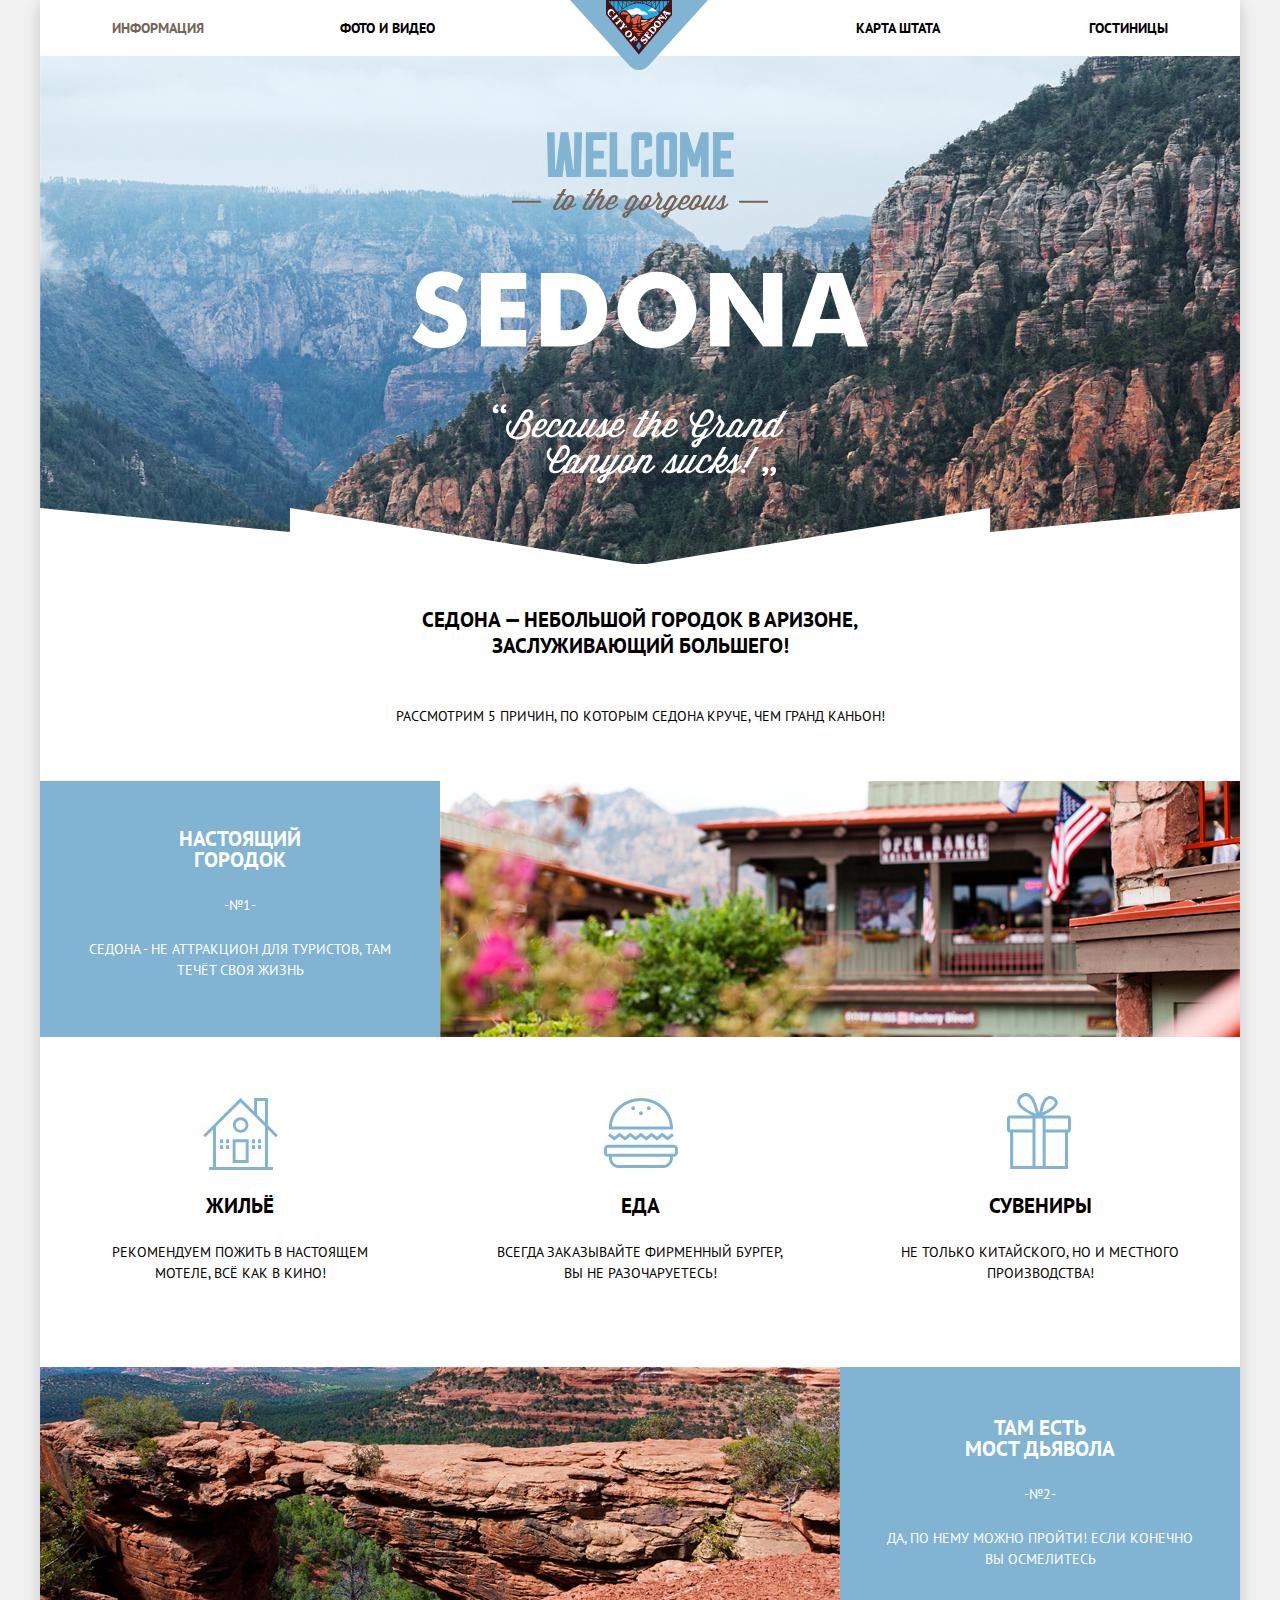
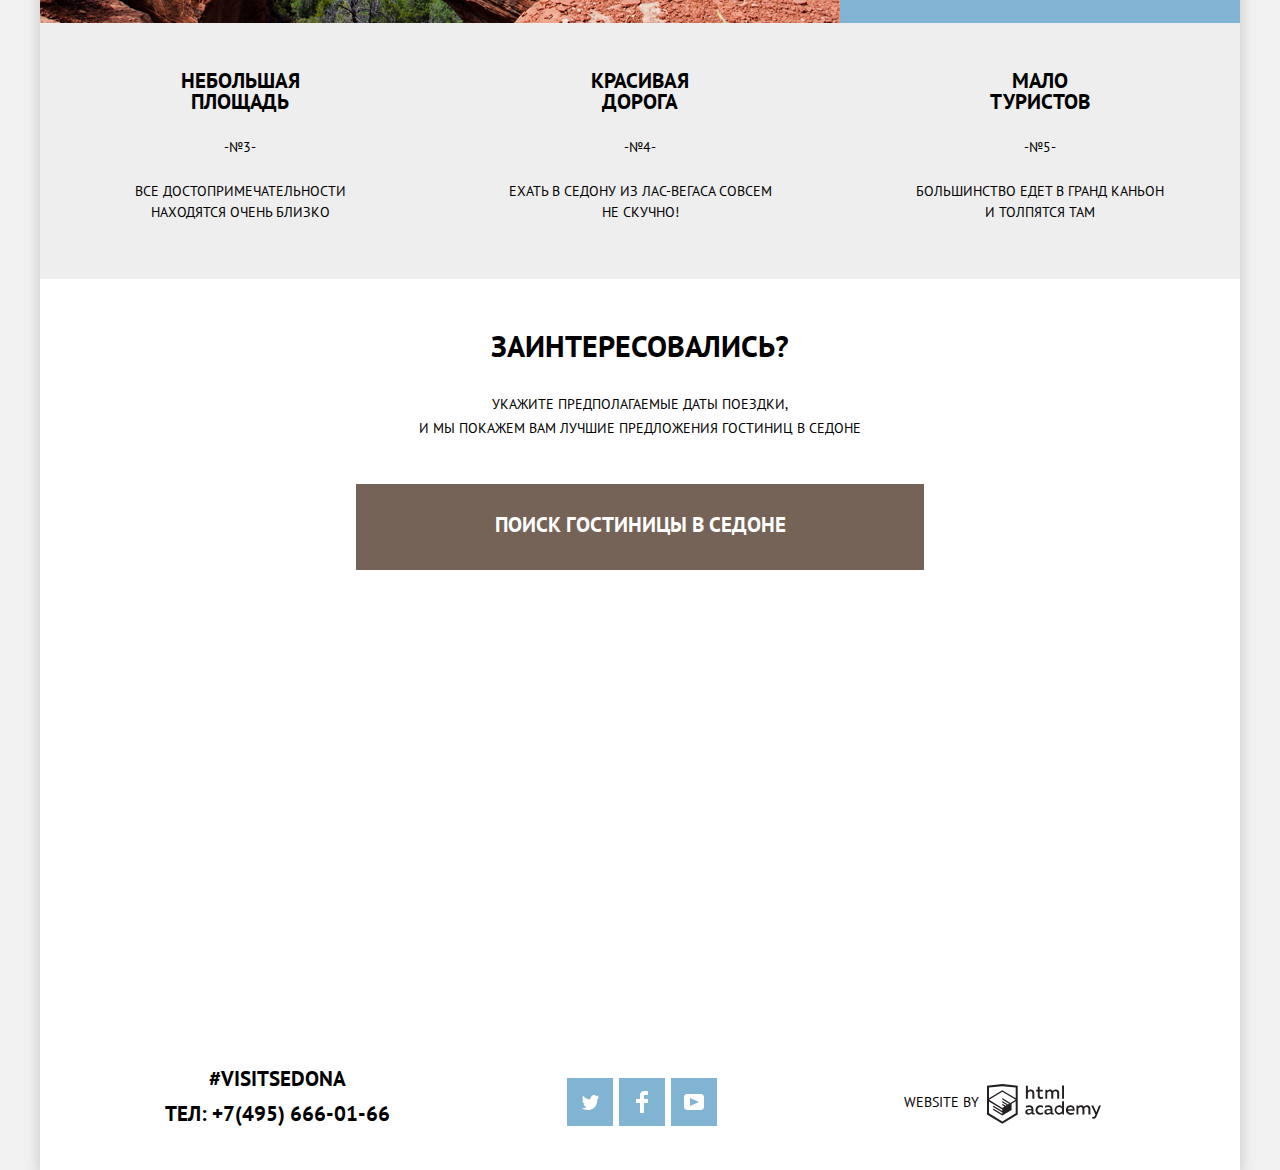
==== index.html @ 7af4c2aa "Проект седона. Версия 1" ====
<!DOCTYPE html>
<html class="page" lang="ru">

<head>
  <link href="css/normalize.css" rel="stylesheet">
  <link href="css/style.css" rel="stylesheet">
  <meta charset="utf-8">
  <title>HTML Academy: Седона</title>
</head>

<body class="page-body">
  <!-- <p>Репозиторий создан для обучения на профессиональном онлайн‑курсе «<a href="https://htmlacademy.ru/intensive/htmlcss">HTML и CSS, уровень 1</a>».</p> -->
  <header class="main-header">
    <nav class="main-navigation">
      <ul class="site-navigation list">
        <li class="site-navigation-item"><a class="site-navigation-item-path active" href="">Информация</a></li>
        <li class="site-navigation-item"><a class="site-navigation-item-path" href="">Фото и видео</a></li>
        <li class="site-navigation-item">
          <a href="#" class="main-header-logo">
            <img src="img/logo.svg" width="138px" height="70px" alt="logo">
          </a>
        </li>
        <li class="site-navigation-item"><a class="site-navigation-item-path" href="">Карта штата</a></li>
        <li class="site-navigation-item"><a class="site-navigation-item-path" href="hotels.html">Гостиницы</a></li>
      </ul>
    </nav>
  </header>


  <main class="container">

    <section class="welcome-sedona">
      <img src="img/welcome.svg" class="welcome-img" width="188" height="88" alt="Welcome">
      <img src="img/to the gorgeous.svg" class="welcome-img" width="256" height="29" alt="To the gorgeous">
      <img src="img/SEDONA.svg" class="welcome-img" width="457" height="213" alt="SEDONA">
    </section>

    <section class="advantages">
      <div class="advantages-title advantages-block-title">
        <h2 class="heading block-title">Седона — небольшой городок в Аризоне,<br> заслуживающий большего!</h2>
        <p class="heading-additional-text">Рассмотрим 5 причин, по которым Седона круче, чем гранд каньон!</p>
      </div>
      <div class="advantage1">
        <div class="advs-subcontainer">
          <h3 class="heading advantages-reasons advantages-title advs-subcontainer-title">Настоящий<br> городок</h3>
          <p class="number">-№1-</p>
          <p>Седона - не аттракцион для туристов, там<br>
            течёт своя жизнь</p>
        </div>
        <img src="img/living-city-block-picture.jpg" width="800" height="256" alt="living-city">
      </div>
      <div class="advantages-stuff">
        <ul class="advantages-stuff-list list">
          <li class="advantages-stuff-list-item">
            <h4 class="heading advantages-reasons advantages-title advantages-stuff-title">Жильё</h4>
            <p class="advantages-stuff-text">Рекомендуем пожить в настоящем<br> мотеле, всё как в кино!</p>
          </li>
          <li class="advantages-stuff-list-item">
            <h4 class="heading advantages-reasons advantages-title advantages-stuff-title">Еда</h4>
            <p class="advantages-stuff-text">Всегда заказывайте фирменный бургер,<br> Вы не разочаруетесь!</p>
          </li>
          <li class="advantages-stuff-list-item">
            <h4 class="heading advantages-reasons advantages-title advantages-stuff-title">Сувениры</h4>
            <p class="advantages-stuff-text">Не только китайского, но и местного<br> производства!</p>
          </li>
        </ul>
      </div>
      <div class="advantage2">
        <img src="img/devils-bridge-block-picture.jpg" width="800" height="256" alt="devil's-bridge">
        <div class="advs-subcontainer">
          <h3 class="heading advantages-reasons advantages-title advs-subcontainer-title">Там есть<br> мост дьявола</h3>
          <p class="number">-№2-</p>
          <p>Да, по нему можно пройти! Если конечно<br> вы осмелитесь</p>
        </div>
      </div>
      <div class="advantages3-5">
        <ul class="advantages3-5-list list">
          <li>
            <h3 class="heading advantages-reasons advantages-title">Небольшая<br> площадь</h3>
            <p class="number">-№3-</p>
            <p>Все достопримечательности<br> находятся очень близко</p>
          </li>
          <li>
            <h3 class="heading advantages-reasons advantages-title">Красивая<br> дорога</h3>
            <p class="number">-№4-</p>
            <p>Ехать в Седону из Лас-Вегаса совсем<br> не скучно!</p>
          </li>
          <li>
            <h3 class="heading advantages-reasons advantages-title">Мало<br> туристов</h3>
            <p class="number">-№5-</p>
            <p>Большинство едет в Гранд Каньон<br> и толпятся там</p>
          </li>
        </ul>
      </div>
      </ul>
    </section>
    <section class="interested">
      <h2 class="heading interested-title">Заинтересовались?</h2>
      <p class="interested-main-text">Укажите предполагаемые даты поездки,<br> и мы покажем вам лучшие предложения гостиниц в седоне</p>
      <a class="button interested-button-search">Поиск гостиницы в Седоне</a>
    </section>
    <section class="hotel-search-block">
      <form class="hotel-search-form visually-hidden">
        <div class="form-arrival-date-block">
          <label class="input-value" for="form-arrival-date">дата заезда:</label>
          <div class="date-block">
            <input class="form-date form-arrival-date input" id="form-arrival-date" type="text" value="24 апреля 2017" name="arrival-date">
            <div class="icon-block"></div>
          </div>
        </div>
        <div class="form-departure-date-block">
          <label class="input-value" for="form-departure-date">дата выезда:</label>
          <div class="date-block">
            <input class="form-date form-departure-date input" id="form-departure-date" type="text" value="4 июля 2017" name="departure-date">
            <div class="icon-block"></div>
          </div>
        </div>
        <div class="age-block">
          <label for="form-age-adults" class="adults input-value">взрослые:</label>
          <div class="form-age-block">
            <button class="button-minus"></button>
            <input id="form-age-adults" class="form-age form-age-adults input" type="text" value="2" name="age-adults">
            <button class="button-plus"></button>
          </div>
          <label for="form-age-kids" class="kids input-value">дети:</label>
          <div class="form-age-block">
            <button class="button-minus"></button>
            <input id="form-age-kids" class="form-age form-age-kids input" type="text" value="0" name="age-kids">
            <button class="button-plus"></button>
          </div>
        </div>   
        <input class="button-find input" type="submit" value="Найти" name="find-hotel">
      </form>
      <iframe
        src="https://www.google.com/maps/embed?pb=!1m18!1m12!1m3!1d498663.7736196967!2d-112.10094288629567!3d34.806614125845!2m3!1f0!2f0!3f0!3m2!1i1024!2i768!4f13.1!3m3!1m2!1s0x872da132f942b00d%3A0x5548c523fa6c8efd!2z0KHQtdC00L7QvdCwLCDQkNGA0LjQt9C-0L3QsCA4NjMzNiwg0KHQqNCQ!5e0!3m2!1sru!2sbg!4v1602272688333!5m2!1sru!2sbg"
        width="1200" height="473" frameborder="0" style="border:0;" allowfullscreen="" aria-hidden="false"
        tabindex="0" class="sedona-map"></iframe>
    </section>
  </main>
  <footer class="main-footer main-page-footer">
    <div class="footer-contacts">
      <div class="contacts">
        <p class="contacts-visit-us">#VISITSEDONA</p> 
        <p class="contacts-call-us">тел: <a class="footer-phone" href="tel:+74956660166">+7(495) 666-01-66</a></p>
      </div>
      <div class="footer-social">
        <ul class="socials-list list">
          <li class="social-list-item">
            <a class="social-button social-button-tw" href="#"></a>
          </li>
          <li class="social-list-item">
            <a class="social-button social-button-fb" href="#"></a>
          </li>
          <li class="social-list-item">
            <a class="social-button social-button-yt" href="#"></a>
          </li>
        </ul>
      </div>
      <div class="copyright">
        <a href="https://htmlacademy.ru" class="copyright-logo">Website by</a>
      </div>
    </div>
  </footer>

  <script src="js/script.js"></script>
</body>

</html>
---- css/style.css ----
/* pt-sans-regular - latin_cyrillic */

@font-face {
    font-family: 'PT Sans';
    font-style: normal;
    font-weight: 400;
    src: url('../fonts/pt-sans-v11-latin_cyrillic-regular.eot'); /* IE9 Compat Modes */
    src: local('PT Sans'), local('PTSans-Regular'),
         url('../fonts/pt-sans-v11-latin_cyrillic-regular.eot?#iefix') format('embedded-opentype'), /* IE6-IE8 */
         url('../fonts/pt-sans-v11-latin_cyrillic-regular.woff2') format('woff2'), /* Super Modern Browsers */
         url('../fonts/pt-sans-v11-latin_cyrillic-regular.woff') format('woff'), /* Modern Browsers */
         url('../fonts/pt-sans-v11-latin_cyrillic-regular.ttf') format('truetype'), /* Safari, Android, iOS */
         url('../fonts/pt-sans-v11-latin_cyrillic-regular.svg#PTSans') format('svg'); /* Legacy iOS */
  }
  /* pt-sans-700 - latin_cyrillic */
  @font-face {
    font-family: 'PT Sans';
    font-style: normal;
    font-weight: 700;
    src: url('../fonts/pt-sans-v11-latin_cyrillic-700.eot'); /* IE9 Compat Modes */
    src: local('PT Sans Bold'), local('PTSans-Bold'),
         url('../fonts/pt-sans-v11-latin_cyrillic-700.eot?#iefix') format('embedded-opentype'), /* IE6-IE8 */
         url('../fonts/pt-sans-v11-latin_cyrillic-700.woff2') format('woff2'), /* Super Modern Browsers */
         url('../fonts/pt-sans-v11-latin_cyrillic-700.woff') format('woff'), /* Modern Browsers */
         url('../fonts/pt-sans-v11-latin_cyrillic-700.ttf') format('truetype'), /* Safari, Android, iOS */
         url('../fonts/pt-sans-v11-latin_cyrillic-700.svg#PTSans') format('svg'); /* Legacy iOS */
  }


  :root {
    --basic-white: #fff;
    --main-color: #000;
    --additional-black: #333;
    --basic-blue: #81B3D2;
    --basic-grey: #eeeeee;
    --footer-background: rgba(255, 255, 255, 0.9);
    --forms-background: #F2F2F2;
    --button-brown-color: #766357;
    --button-brown-hover: #604E43;
    --button-brown-active: #503E33;
    --button-active-color: rgba(255, 255, 255, 0.3);
    --button-grey-color: #cacaca;
    --deeper-blue: #669EC0;
    --deep-blue: #5496BD;
    --copyright-logo-active: #BDBBBC;
    --bottom-borders: #e5e5e5;
    --deeper-grey: #ebebeb;
    --white-opacity0-3: rgba(255, 255, 255, 0.3);
    --black-opacity0-3: rgba(0, 0, 0, 0.3);
    --main-page-shadow: rgba(0, 1, 1, 0.2);
}
.page {
    background-color: var(--forms-background);
    height: 100%;
}

.page-body {
    width: 1200px;
    margin: 0 auto;
    padding: 0;
    font-family: "PT Sans", sans-serif;
    font-style: normal;
    font-weight: normal;
    font-size: 14px;
    line-height: 21px;
    color: var(--main-black);
    text-transform: uppercase;
    background-color: var(--basic-white);
    min-height: 100%;
    position: relative;
    box-shadow: 0px 5px 15px var(--main-page-shadow);
}

a {
    text-decoration: none;
    color: var(--main-color);
}

img {
    max-width: 100%;
    height: auto;
}

.button {
    color: var(--basic-white);
}

button, 
button:active, 
button:focus {
    outline: none;
    text-transform: uppercase;
}

.list {
    list-style: none;
    margin: 0;
    padding: 0;
}

.heading {
    margin: 0;
    padding: 0;
}

.visually-hidden {
    position: absolute;
    width: 1px;
    height: 1px;
    margin: -1px;
    border: 0;
    padding: 0;
    white-space: nowrap;
    clip-path: inset(100%);
    clip: rect(0 0 0 0);
    overflow: hidden;
  }

/* Main Navigation */

.main-header {
    min-height: 56px;
    text-align: center;
}

.main-navigation {
    font-style: normal;
    font-weight: bold;
    font-size: 14px;
    line-height: 26px;
    background-color: transparent;
    padding: 0 72px;
}

.site-navigation {
    list-style: none;
    display: flex;
    justify-content: space-between;
    margin-top: 0;
    padding: 0;
}

.site-navigation-item .site-navigation-item-path:not(.active):hover,
.site-navigation-item .site-navigation-item-path:not(.active):focus {
    color: var(--basic-blue);
}

.site-navigation-item:not(:first-child) .site-navigation-item-path:active {
    color: var(--button-grey-color);
}

.site-navigation .active {
    color: var(--button-brown-color);
}

.site-navigation-item:not(:nth-child(3)) {
    padding-top: 15px;
    padding-bottom: 15px;
}

.site-navigation-item:first-child {
    margin-right: 134px;
}

.site-navigation-item:nth-child(2) {
    margin-right: 133px;
}

.site-navigation-item:nth-child(3),
.site-navigation-item:nth-child(4) {
    margin-right: 147px;
}

.main-header-logo {
    position: relative;
    z-index: 1;
}
/* Main's blocks */

.container {
    background-color: transparent;
    width: 100%;
    margin-top: -22px;
}

.welcome-sedona {
    position: relative;
    display: flex;
    flex-direction: column;
    height: 509px;
    background: url("../img/background-photo-main-page.jpg") 50% no-repeat;
}

.welcome-sedona .welcome-img {
    display: block;
    margin: 0 auto;
}

.welcome-sedona .welcome-img:first-child {
    margin-top: 76.35px;
    margin-bottom: 11px;
} 

.welcome-sedona .welcome-img:nth-child(2) {
    margin-bottom: auto;
} 

.welcome-sedona .welcome-img:last-child {
    margin-left: auto;
    margin-right: auto;
    margin-bottom: 80.76px;
} 

.welcome-sedona::after {
    position: absolute;
    content: "";
    left: 0;
    bottom: 0;
    width: 100%;
    height: 57px;
    background-color: inherit;
    background-image: url("../img/main-page-image-shape-bottom.svg");
    background-repeat: no-repeat;
    z-index: 1;
}

.advantages,
.interested {
    font-style: normal;
    font-weight: normal;
    font-size: 14px;
    line-height: 21px;
}

.interested {
    text-align: center;
    height: 291px;
}

.advantages-title {
    font-style: normal;
    font-weight: bold;
    line-height: 26px;
    font-size: 21px;
    text-align: center; 
}

.advantages-block-title {
    height: 216px;
    display: flex;
    flex-direction: column;
    justify-content: space-between;
}

.block-title {
    font-weight: bold;
    font-size: 21px;
    line-height: 26px;
    margin-top: 42px;
}

.heading-additional-text {
    font-weight: normal;
    font-size: 14px;
    margin-bottom: 52px;
}

.advantage1,
.advantage2 {
    color: var(--basic-white);
    background-color: var(--basic-blue);
    display: flex;
    height: 256px;
}

.advs-subcontainer {
    min-width: 400px;
    text-align: center;
}

.advs-subcontainer:first-child {
    padding-top: 47px;
}

.advs-subcontainer:last-child {
    padding-top: 50px;
}

.advs-subcontainer-title {
    margin: 0;
}

.number {
    margin-top: 25px;
    margin-bottom: 23px;
}

.advantages-stuff {
    height: 330px;
    text-align: center;
    padding-top: 61px;
    padding-bottom: 82px;
    box-sizing: border-box;
}

.advantages-stuff-list {
    height: 100%;
    display: grid;
    grid-template-columns: 1fr 1fr 1fr;
}

.advantages-stuff-list-item {
    height: 100%;
    position: relative;
}

.advantages-stuff-title {
    margin-top: 97px;
    margin-bottom: 26px;
}

.advantages-stuff-list-item:before {
    content: "";
    position: absolute;
    background-position: 50%;
    background-repeat: no-repeat;
}

.advantages-stuff-list-item:first-child:before {
    width: 75px;
    height: 72px;
    background-image: url("../img/house-icon.svg");
    left: 163px;
}

.advantages-stuff-list-item:nth-child(2):before {
    width: 75px;
    height: 70px;
    background-image: url("../img/food-icon.svg");
    left: 163px;
}

.advantages-stuff-list-item:last-child:before {
    width: 64px;
    height: 77px;
    background-image: url("../img/souvenir-icon.svg");
    top: -6px;
    left: 167px;
}

.advantages3-5 {
    background-color: var(--basic-grey);
    padding-top: 47px;
    padding-bottom: 54px;
    box-sizing: border-box;
    height: 256px;
    text-align: center;
}

.advantages3-5-list {
    display: grid;
    grid-template-columns: 1fr 1fr 1fr;
}

.advantages-reasons {
    line-height: 21px;
}

.interested {
    margin: 0 auto;
    display: flex;
    flex-direction: column;
    text-align: center;
    height: 291px;
    justify-content: space-between;
}

.interested-title {
    font-style: normal;
    font-weight: bold;
    font-size: 30px;
    line-height: 24px;
    margin-top: 55px;
    margin-bottom: 20px;
}

.interested-main-text {
    margin-bottom: auto;
    line-height: 24px;
}

.interested-button-search {
    background-color: var(--button-brown-color);
    font-style: normal;
    font-weight: bold;
    font-size: 21px;
    line-height: 26px;
    border: none;
    width: 568px;
    height: 86px;
    align-self: center;
    padding-top: 28px;
    box-sizing: border-box;
}

.interested-button-search:hover,
.interested-button-search:focus {
    background-color: var(--button-brown-hover);
}

.interested-button-search:active {
    background-color: var(--button-brown-active);
    color: var(--button-active-color);
}

.hotel-search-form {
    width: 568px;
    min-height: 395px;
    box-sizing: border-box;
    padding: 55px;
    background: var(--basic-white);
    box-shadow: 0px 7px 15px rgba(0, 1, 1, 0.15);
    margin: 0 auto;
    display: flex;
    flex-wrap: wrap;
    flex-direction: column;
}

.hotel-search-form .input-value {
    display: flex;
    align-items: center;
    justify-content: space-between;
}

.hotel-search-form,
.hotel-search-form .input {
    text-transform: uppercase;
    font-style: normal;
    font-weight: bold;
    font-size: 14px;
    line-height: 26px;
}

.hotel-search-form .input {
    background-color: var(--forms-background);
    border: none;
    padding: 6px 9px;
    height: 38px;
    box-sizing: border-box;
    outline: none;
    width: 100%;
}

.form-arrival-date-block,
.form-departure-date-block {
    margin-bottom: 30px;
}

.age-block {
    display: flex;
    justify-content: space-between;
    margin-bottom: 54px;
}

.date-block {
    width: 346px;
    position: relative;
}

.form-date + .icon-block {
    display: inline-block;
    position: absolute;
    top: 7px;
    right: 9px;
    width: 21px;
    height: 23px;
    background-image: url("../img/search-form-calendar-icon.svg");
    background-repeat: no-repeat;
    background-position: 50%;
}

.form-date:hover + .icon-block,
.form-date:focus + .icon-block {
    background-image: url("../img/calendar-hover.svg");
}

.form-date:active + .icon-block {
    background-image: url("../img/calendar-active.svg");
}

.form-arrival-date-block,
.form-departure-date-block {
    display: flex;
    justify-content: space-between;
}

.form-age {
    text-align: center;
    padding: 0;
    margin: 0;
    width: 100%;
}

.form-age-block {
    width: 114px;
    position: relative;
}

.form-age-block .button-plus,
.form-age-block .button-minus {
    position: absolute;
    border: none;
    background-color: none;
    outline: none;
    cursor: pointer;
}

.button-minus {
    background: url("../img/search-form-minus-icon.svg") 50% no-repeat;
    top: 14px;
    left: 14px;
    width: 11px;
    height: 11px;
}

.button-plus {
    background: url("../img/search-form-plus-icon.svg") 50% no-repeat;
    top: 14px;
    right: 14px;
    width: 11px;
    height: 11px;
}

.button-minus:hover,
.button-minus:focus {
    background-image: url("../img/minus-hover.svg");
}

.button-minus:active {
    background-image: url("../img/minus-active.svg");
}

.button-plus:hover,
.button-plus:focus {
    background-image: url("../img/plus-hover.svg");
}

.button-plus:active {
    background-image: url("../img/plus-active.svg");
}

.hotel-search-block {
    position: relative;
}

.hotel-search-form {
    position: absolute;
    top: 0;
    left: 315px;
}

.hotel-search-form .input:not(.button-find):hover,
.hotel-search-form .input:not(.button-find):focus {
    background-color: var(--deeper-grey);
}

.hotel-search-form .input:not(.button-find):active {
    background-color: var(--basic-white);
    border: 2px solid var(--forms-background);
}

.hotel-search-form .button-find:hover,
.hotel-search-form .button-find:focus {
    background-color: var(--deeper-blue);
}

.hotel-search-form .button-find {
    height: 58px;
    font-style: normal;
    font-weight: bold;
    font-size: 21px;
    line-height: 26px;
    background-color: var(--basic-blue);
    outline: none;
    color: var(--basic-white)
}

.hotel-search-form .button-find:hover
.hotel-search-form .button-find:focus {
    background-color: var(--deeper-blue);
}

.hotel-search-form .button-find:active {
    background-color: var(--deep-blue);
    color: var(--button-active-color);
}

.sedona-map {
    height: 594px;
}

/* Footer */

.main-footer {
    background-color: var(--footer-background);
}

.main-page-footer {
    position: absolute;
    bottom: 0;
    left: 0;
    width: 1200px;
}

.footer-contacts {
    font-style: normal;
    font-weight: bold;
    font-size: 21px;
    line-height: 26px;
    background-color: inherit;
    box-sizing: border-box;
    height: 127px;
    text-align: center;
    display: flex;
    justify-content: space-between;
    align-items: center;
    padding-left: 125px;
    padding-right: 138px;
}

.footer-contacts-hotels-page {
    padding-top: 5px;
}

.contacts {
    height: 61px;
    display: flex;
    flex-direction: column;
    justify-content: space-between;
    padding-bottom: 20px;
}

.contacts-call-us,
.contacts-visit-us {
    margin: 0;
    padding: 0;
}

.socials-list {
    list-style: none;
    display: flex;
    padding: 0;
    margin-top: -3px;
    margin-left: -10px;
}

.social-button {
    width: 46px;
    height: 48px;
}

.social-list-item:not(:last-child) {
    margin-right: 6px;
}

.social-button {
    display: inline-block;
}

.social-button-tw {
    background: var(--basic-blue) url("../img/twitter.svg") 50% no-repeat;
}

.social-button-fb {
    background: var(--basic-blue) url("../img/fb-icon.svg") 50% no-repeat;
}

.social-button-yt {
    background: var(--basic-blue) url("../img/youtube-icon.svg") 50% no-repeat;
}

.social-button:hover,
.social-button:focus {
    background-color: var(--deeper-blue);
}

.social-button:active {
    background-color: var(--deep-blue);
}

.social-button-tw:active {
    background-image: url("../img/twitter-active.svg");
}

.social-button-fb:active {
    background-image: url("../img/fb-active.svg");
}

.social-button-yt:active {
    background-image: url("../img/youtube-active.svg");
}

.copyright {
    font-style: normal;
    font-weight: normal;
    font-size: 14px;
    line-height: 26px;
    text-align: center;
    margin-top: -10px;
}

.copyright-logo {
    padding-right: 123px; 
    position: relative;
}

.copyright-logo::after {
    content: "";
    width: 115px;
    height: 41px;
    position: absolute;
    top: -10px;
    right: 0;
    background-image: url("../img/logo-htmlacademy.svg");
    background-position: 0 0;
    background-repeat: no-repeat;
}

.copyright-logo:hover::after,
.copyright-logo:focus::after {
    background-image: url("../img/logo-htmlacademy-hover.svg");
}

.copyright-logo:active::after {
    background-image: url("../img/logo-htmlacademy-active.svg");
}

/* Страница отелей */

.hidden-headings {
    display: none;
}

.hotel-page-filters {
    background: url("../img/catalog-filter-background.png") no-repeat 50%;
    min-height: 217px;
    box-sizing: border-box;
    padding: 27px 73px 31px 72px;
    display: flex;
    flex-wrap: wrap;
    justify-content: space-between;
    margin-top: -24px;
}

.checkbox-fildset-group {
    min-width: 390px;
    display: flex;
    justify-content: space-between;
}

.infrastructure {
    width: 135px;
}

.hotel-page-filters .checkbox-sector-name {
    font-weight: bold;
    font-size: 16px;
    line-height: 21px;
}

.checkbox-sector-name {
    margin-bottom: 25px;
}

.checkbox-list-item{
    margin-bottom: 25px;
    position: relative;
}

.checkbox-list-item:last-child{
    margin-bottom: 0;
}

.checkbox + .checkbox-icon {
    position: absolute;
    top: 0;
    left: 0;
    width: 23px;
    height: 23px;
    background-image: url("../img/checkbox-off.svg"); 
    background-position: 50%;
    background-position: no-repeat;
    cursor: pointer;
}

.checkbox:checked + .checkbox-icon {
    width: 27px;
    height: 23px;
    background-image: url("../img/checkbox-on.svg"); 
    background-position: 50%;
    background-position: no-repeat;
}

.checkbox:not(:checked).blocked-checkbox {
    background-image: url("../img/checkbox-off-blocked.svg");
}

.checkbox:checked.blocked-checkbox {
    background-image: url("../img/checkbox-on-blocked.svg");
}

.checkbox-value {
    cursor: pointer;
    display: block;
    padding-left: 40px;
    position: relative;
}

.price-group {
    width: 317px;
    display: flex;
    flex-direction: column;
}

.price-group .checkbox-sector-name {
    margin-bottom: 10.5px;
}

.price-controls {
    width: 317px;
    border: 2px solid var(--basic-white);
    box-sizing: border-box;
    border-radius: 2px;
    padding: 7px 50px 7px 57px;
    display: flex;
    justify-content: space-between;
    background-image: url("../img/slit-figure-price-form.svg");
    background-position: 50%;
    background-repeat: no-repeat;
    height: 36px;
}

.price-controls .price-value {
    margin-left: 5px;
}

.filter-controls {
    width: 316px;
    position: relative;
    margin-top: 21px;
}

.from, .to {
    margin-left: 10px;
}

.scale {
    width: 100%;
    height: 2px;
    background: var(--white-opacity0-3);
    position: relative;
}

.bar {
    width: 248px;
    height: 100%;
    background-color: var(--basic-white);
    position: absolute;
    left: 14px;
}

.toggle {
    position: absolute;
    width: 19px;
    height: 21px;
    top: -10px;
    left: 1px;
    background: url("../img/range-filter-button.svg") 50% no-repeat;
}

.toggle:hover,
.toggle:focus {
    transform: scale(1.2);
}

.toggle-max {
    left: 253px;
}

.show-results-button {
    width: 137px;
    height: 36px;
    box-sizing: border-box;
    padding: 7px 36px;
    background-color: inherit;
    text-align: center;
    font-size: 14px;
    line-height: 21px;
    border: 2px solid var(--basic-white);
    border-radius: 2px;
    text-transform: uppercase;
    color: var(--basic-white);
    margin-top: 33px;
    margin-left: -10px;
    align-self: center;
    outline: none;
}

.show-results-button:hover,
.show-results-button:focus {
    background-color: var(--basic-white);
    color: var(--main-color);
}

.hotel-page-filters .checkboxs-block {
    font-style: normal;
    font-weight: normal;
    font-size: 14px;
    line-height: 21px;
    color: var(--basic-white);
    border: none;
    margin: 0;
    padding: 0;
}

.main-catalog {
    font-style: normal;
    font-weight: normal;
    font-size: 12px;
    line-height: 18px;
}

.sort-container,
.hotel {
    padding-left: 73px;
    padding-right: 73px;
    border-bottom: 1px solid var(--bottom-borders);
}

.hotel {
    position: relative;
    z-index: 1;
}

.sort-container {
    display: flex;
    justify-content: space-between;
    height: 86px;
    align-items: center;
}

.sort {
    font-style: normal;
    font-weight: normal;
    font-size: 12px;
    line-height: 18px;
    margin-top: -3px;
}

.sort-buttons-block {
    display: flex;
    margin-right: auto;
    width: 517px;
    align-items: center;
    justify-content: space-between;
}

.sort-list {
    display: flex;
}

.sort-list-item:not(:last-child) {
    margin-right: 32px;
}

.item-change {
    display: flex;
}

.sort-button {
    background: none;
    border: none;
    padding: 0;
}

.sort-button {
    color:  var(--black-opacity0-3);
    border-bottom: 1px dashed var(--basic-blue);
}

.sort-button:hover,
.sort-button:focus {
    color: var(--basic-blue);
}

.sort-button:active {
    color: var(--main-color);
    border: none;
}

.sort-button.active,
.sort-button.active:hover,
.sort-button.active:active {
    color: var(--basic-blue);
    border: none;
}

.item-change-button {
    width: 11px;
    height: 10px;
    background: none;
    border: none;
}

.item-change-button-previous {
    background: url("../img/icon-up-dir-normal.svg") 50% no-repeat;
}

.item-change-button-next {
    margin-left: 12px;
    background: url("../img/icon-down-dir-normal.svg") 50% no-repeat;
}

.item-change-button-previous:hover,
.item-change-button-previous:focus {
    background: url("../img/icon-up-dir-hover.svg") 50% no-repeat;
}

.item-change-button-next:hover,
.item-change-button-next:focus {
    background: url("../img/icon-down-dir-hover.svg") 50% no-repeat;
}

.item-change-button-previous.active-button,
.item-change-button-previous:active {
    background: url("../img/icon-up-dir-active.svg") 50% no-repeat;
    border: none;
}

.item-change-button-next.active-button,
.item-change-button-next:active {
    background: url("../img/icon-down-dir-active.svg") 50% no-repeat;
    border: none;
}

.results,
.hotel-name-block {
    font-weight: bold;
    font-size: 21px;
    line-height: 26px;
}

.results-value {
    display: inline-block;
    margin-left: 5px;
    margin-right: 5px;
}

.hotel-name {
    font-style: normal;
    font-weight: bold;
    font-size: 21px;
    line-height: 26px;
    margin-top: -5px;
}

.hotels-list {
    display: flex;
    flex-direction: column;
}

.hotel {
    box-sizing: border-box;
    min-height: 150px;
    padding: 30px 73px;
    display: flex;
}

.hotel-picture {
    width: 135px;
    height: 90px;
    margin-right: 30px;
}

.hotels-main-info-containter {
    width: 258px;
    display: flex;
    flex-wrap: wrap;
    flex-direction: column;
    justify-content: space-between;
}

.info {
    display: flex;
    text-align: left;
    font-style: normal;
    font-weight: normal;
    font-size: 14px;
    line-height: 21px;
    margin-top: -5px;
}

.info .hotel-type,
.info .hotel-price{
    display: inline-block;
    width: 115px;
    margin: 0;
}

.hotel-buttons {
    display: flex;
    font-style: normal;
    font-weight: bold;
    font-size: 14px;
    line-height: 21px;
}

.hotel-buttons .button {
    display: flex;
    align-items: center;
    justify-content: center;
}

.rating-container {
    display: flex;
    justify-content: space-between;
    margin-left: auto;
    flex-direction: column;
    align-items: flex-end;
}

.star-list {
    display: flex;
}

.star-list-item {
    width: 18px;
    height: 17px;
    background: url("../img/star.svg") no-repeat 50% 50%;
    margin-left: 6px;
}

.rating {
    width: 110px;
    padding: 3px 0 3px 15px;
    box-sizing: border-box;
    text-align: center;
    margin: 0;
    font-style: normal;
    font-weight: normal;
    font-size: 14px;
    line-height: 21px;
    text-align: left;
}

.hotel-name:hover,
.hotel-name:focus {
    color: var(--basic-blue);
}

.hotel-name:active {
    color: var(--black-opacity0-3);
}

.more-info {
    display: inline-block;
    text-align: center;
    width: 110px;
    height: 27px;
    background-color: var(--basic-blue);
    font-weight: bold;
    margin-right: 6px;
}

.more-info:hover,
.more-info:focus {
    background-color: var(--deeper-blue);
}

.more-info:active {
    background-color: var(--deep-blue);
}

.reservation {
    display: inline-block;
    text-align: center;
    width: 142px;
    height: 27px;
    background-color: var(--button-brown-color);
    font-weight: 700;
}

.reservation:hover, 
.reservation:focus {
    background-color: var(--button-brown-hover);
}

.reservation:active {
    background-color: var(--button-brown-active);
}

.button:active {
    color: var(--button-active-color);   
}

.rating {
    background-color: var(--forms-background);
}




.modal-show {
    animation: bounce 0.6s;
}

.modal-error {
    animation: shake 0.6s;
  }

@keyframes bounce {
    0% {
      transform: translateY(-2000px);
    }
  
    70% {
      transform: translateY(30px);
    }
  
    90% {
      transform: translateY(-10px);
    }
  
    100% {
      transform: translateY(0);
    }
  }

  @keyframes shake {
    0%,
    100% {
      transform: translateX(0);
    }
  
    10%,
    30%,
    50%,
    70%,
    90% {
      transform: translateX(-10px);
    }
  
    20%,
    40%,
    60%,
    80% {
      transform: translateX(10px);
    }
  }
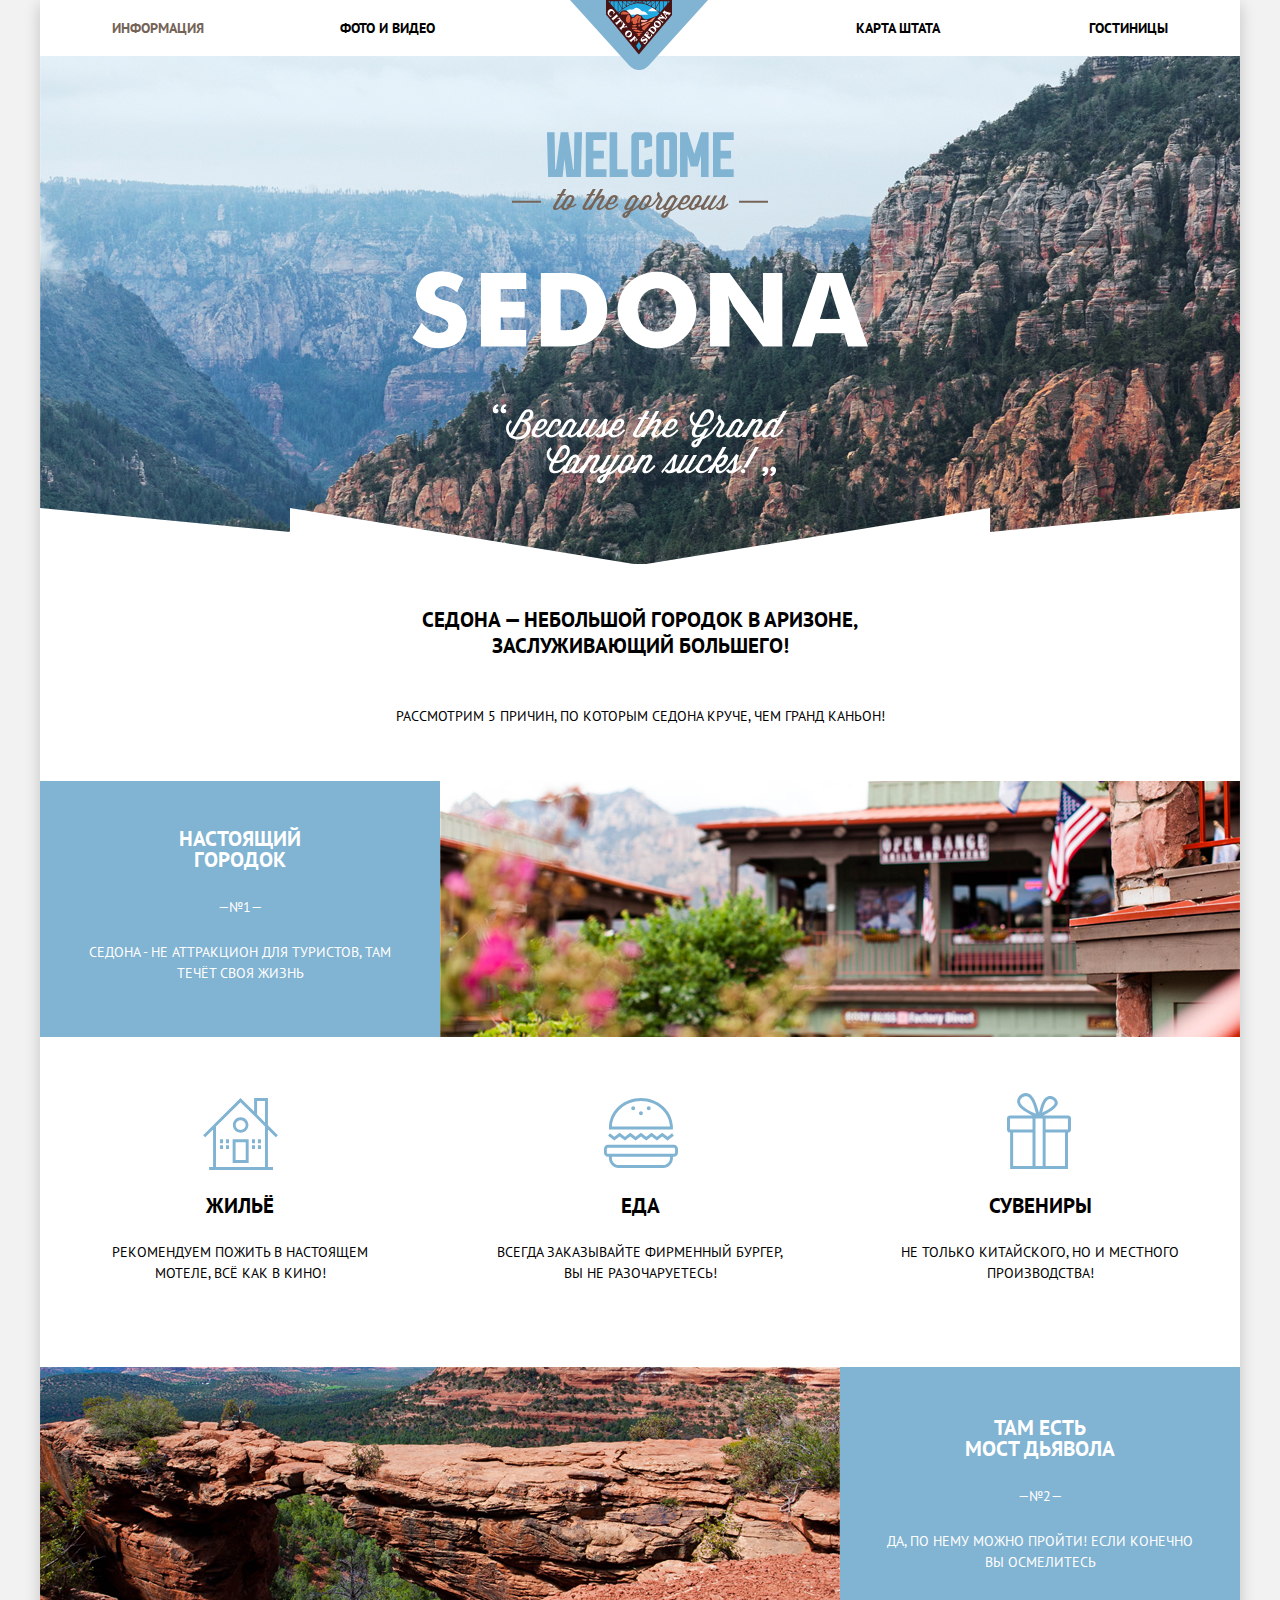
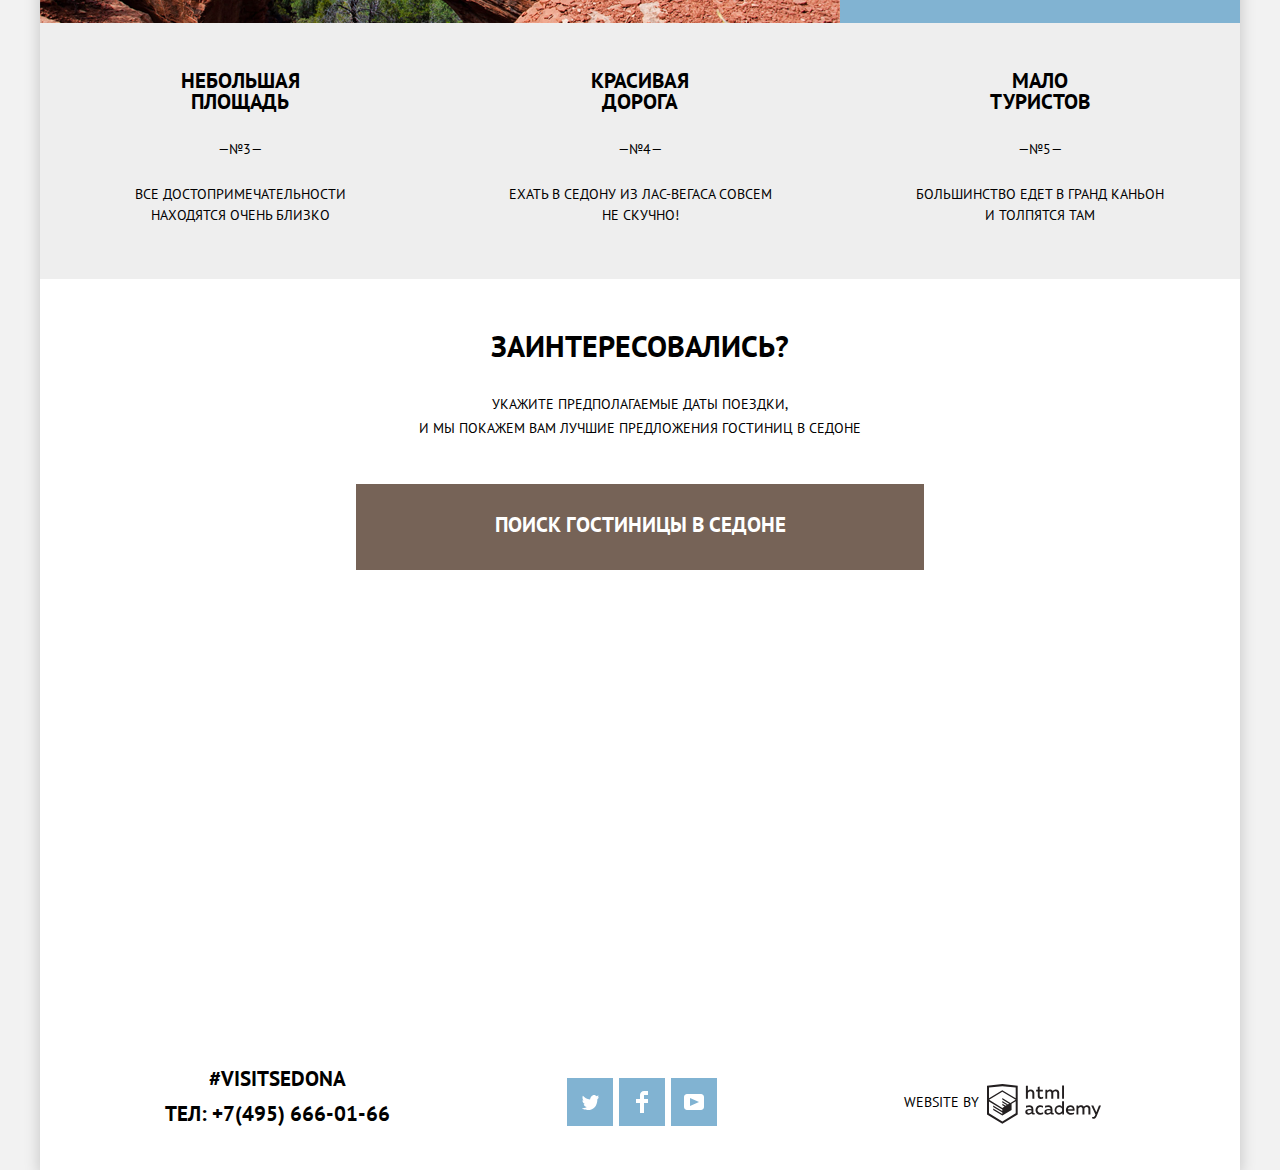
==== commit 9bdfc5c4: "Проект Седона v.2" ====
--- a/index.html
+++ b/index.html
@@ -3,7 +3,7 @@
 
 <head>
   <link href="css/normalize.css" rel="stylesheet">
-  <link href="css/style.css" rel="stylesheet">
+  <link href="css/style-optimized.css" rel="stylesheet">
   <meta charset="utf-8">
   <title>HTML Academy: Седона</title>
 </head>
@@ -43,11 +43,11 @@
       <div class="advantage1">
         <div class="advs-subcontainer">
           <h3 class="heading advantages-reasons advantages-title advs-subcontainer-title">Настоящий<br> городок</h3>
-          <p class="number">-№1-</p>
+          <p class="number">—№1—</p>
           <p>Седона - не аттракцион для туристов, там<br>
             течёт своя жизнь</p>
         </div>
-        <img src="img/living-city-block-picture.jpg" width="800" height="256" alt="living-city">
+        <img src="img/living-city-block-picture.jpg" class="adv-picture" width="800" height="256" alt="living-city">
       </div>
       <div class="advantages-stuff">
         <ul class="advantages-stuff-list list">
@@ -66,10 +66,10 @@
         </ul>
       </div>
       <div class="advantage2">
-        <img src="img/devils-bridge-block-picture.jpg" width="800" height="256" alt="devil's-bridge">
+        <img src="img/devils-bridge-block-picture.jpg" class="adv-picture" width="800" height="256" alt="devil's-bridge">
         <div class="advs-subcontainer">
           <h3 class="heading advantages-reasons advantages-title advs-subcontainer-title">Там есть<br> мост дьявола</h3>
-          <p class="number">-№2-</p>
+          <p class="number">—№2—</p>
           <p>Да, по нему можно пройти! Если конечно<br> вы осмелитесь</p>
         </div>
       </div>
@@ -77,17 +77,17 @@
         <ul class="advantages3-5-list list">
           <li>
             <h3 class="heading advantages-reasons advantages-title">Небольшая<br> площадь</h3>
-            <p class="number">-№3-</p>
+            <p class="number">—№3—</p>
             <p>Все достопримечательности<br> находятся очень близко</p>
           </li>
           <li>
             <h3 class="heading advantages-reasons advantages-title">Красивая<br> дорога</h3>
-            <p class="number">-№4-</p>
+            <p class="number">—№4—</p>
             <p>Ехать в Седону из Лас-Вегаса совсем<br> не скучно!</p>
           </li>
           <li>
             <h3 class="heading advantages-reasons advantages-title">Мало<br> туристов</h3>
-            <p class="number">-№5-</p>
+            <p class="number">—№5—</p>
             <p>Большинство едет в Гранд Каньон<br> и толпятся там</p>
           </li>
         </ul>
@@ -162,7 +162,7 @@
     </div>
   </footer>
 
-  <script src="js/script.js"></script>
+  <script src="js/script-optimized.js"></script>
 </body>
 
 </html>--- a/css/style-optimized.css
+++ b/css/style-optimized.css
@@ -0,0 +1,4 @@
+@font-face{font-family:'PT Sans';font-style:normal;font-weight:400;src:url(../fonts/pt-sans-v11-latin_cyrillic-regular.eot);src:local('PT Sans'),local('PTSans-Regular'),url(../fonts/pt-sans-v11-latin_cyrillic-regular.eot?#iefix) format('embedded-opentype'),url(../fonts/pt-sans-v11-latin_cyrillic-regular.woff2) format('woff2'),url(../fonts/pt-sans-v11-latin_cyrillic-regular.woff) format('woff'),url(../fonts/pt-sans-v11-latin_cyrillic-regular.ttf) format('truetype'),url(../fonts/pt-sans-v11-latin_cyrillic-regular.svg#PTSans) format('svg')}
+@font-face{font-family:'PT Sans';font-style:normal;font-weight:700;src:url(../fonts/pt-sans-v11-latin_cyrillic-700.eot);src:local('PT Sans Bold'),local('PTSans-Bold'),url(../fonts/pt-sans-v11-latin_cyrillic-700.eot?#iefix) format('embedded-opentype'),url(../fonts/pt-sans-v11-latin_cyrillic-700.woff2) format('woff2'),url(../fonts/pt-sans-v11-latin_cyrillic-700.woff) format('woff'),url(../fonts/pt-sans-v11-latin_cyrillic-700.ttf) format('truetype'),url(../fonts/pt-sans-v11-latin_cyrillic-700.svg#PTSans) format('svg')}
+:root{--basic-white:#fff;--main-color:#000;--additional-black:#333;--basic-blue:#81B3D2;--basic-grey:#eeeeee;--footer-background:rgba(255, 255, 255, 0.9);--forms-background:#F2F2F2;--button-brown-color:#766357;--button-brown-hover:#604E43;--button-brown-active:#503E33;--button-active-color:rgba(255, 255, 255, 0.3);--button-grey-color:#cacaca;--deeper-blue:#669EC0;--deep-blue:#5496BD;--copyright-logo-active:#BDBBBC;--bottom-borders:#e5e5e5;--deeper-grey:#ebebeb;--white-opacity0-3:rgba(255, 255, 255, 0.3);--black-opacity0-3:rgba(0, 0, 0, 0.3);--main-page-shadow:rgba(0, 1, 1, 0.2)}
+@font-face{font-family:'PT Sans';font-style:normal;font-weight:400;src:url(../fonts/pt-sans-v11-latin_cyrillic-regular.eot);src:local('PT Sans'),local('PTSans-Regular'),url(../fonts/pt-sans-v11-latin_cyrillic-regular.eot?#iefix) format('embedded-opentype'),url(../fonts/pt-sans-v11-latin_cyrillic-regular.woff2) format('woff2'),url(../fonts/pt-sans-v11-latin_cyrillic-regular.woff) format('woff'),url(../fonts/pt-sans-v11-latin_cyrillic-regular.ttf) format('truetype'),url(../fonts/pt-sans-v11-latin_cyrillic-regular.svg#PTSans) format('svg')}@font-face{font-family:'PT Sans';font-style:normal;font-weight:700;src:url(../fonts/pt-sans-v11-latin_cyrillic-700.eot);src:local('PT Sans Bold'),local('PTSans-Bold'),url(../fonts/pt-sans-v11-latin_cyrillic-700.eot?#iefix) format('embedded-opentype'),url(../fonts/pt-sans-v11-latin_cyrillic-700.woff2) format('woff2'),url(../fonts/pt-sans-v11-latin_cyrillic-700.woff) format('woff'),url(../fonts/pt-sans-v11-latin_cyrillic-700.ttf) format('truetype'),url(../fonts/pt-sans-v11-latin_cyrillic-700.svg#PTSans) format('svg')}:root{--basic-white:#fff;--main-color:#000;--additional-black:#333;--basic-blue:#81B3D2;--basic-grey:#eeeeee;--footer-background:rgba(255, 255, 255, 0.9);--forms-background:#F2F2F2;--button-brown-color:#766357;--button-brown-hover:#604E43;--button-brown-active:#503E33;--button-active-color:rgba(255, 255, 255, 0.3);--button-grey-color:#cacaca;--deeper-blue:#669EC0;--deep-blue:#5496BD;--copyright-logo-active:#BDBBBC;--bottom-borders:#e5e5e5;--deeper-grey:#ebebeb;--white-opacity0-3:rgba(255, 255, 255, 0.3);--black-opacity0-3:rgba(0, 0, 0, 0.3);--main-page-shadow:rgba(0, 1, 1, 0.2)}.page{background-color:var(--forms-background);height:100%}.page-body{width:1200px;margin:0 auto;padding:0;font-family:"PT Sans",sans-serif;font-style:normal;font-weight:400;font-size:14px;line-height:21px;color:var(--main-black);text-transform:uppercase;background-color:var(--basic-white);min-height:100%;position:relative;box-shadow:0 5px 15px var(--main-page-shadow)}a{text-decoration:none;color:var(--main-color)}img{max-width:100%;height:auto}.button{color:var(--basic-white)}button,button:active,button:focus{outline:0;text-transform:uppercase}.list{list-style:none;margin:0;padding:0}.heading{margin:0;padding:0}.visually-hidden{position:absolute;width:1px;height:1px;margin:-1px;border:0;padding:0;white-space:nowrap;clip-path:inset(100%);clip:rect(0 0 0 0);overflow:hidden}.main-header{min-height:56px;text-align:center}.main-navigation{font-style:normal;font-weight:700;font-size:14px;line-height:26px;background-color:transparent;padding:0 72px}.site-navigation{list-style:none;display:flex;justify-content:space-between;flex-wrap:wrap;margin-top:0;padding:0}.site-navigation-item .site-navigation-item-path:not(.active):focus,.site-navigation-item .site-navigation-item-path:not(.active):hover{color:var(--basic-blue)}.site-navigation-item:not(:first-child) .site-navigation-item-path:active{color:var(--button-grey-color)}.site-navigation .active{color:var(--button-brown-color)}.site-navigation-item:not(:nth-child(3)){padding-top:15px;padding-bottom:15px}.site-navigation-item:first-child{padding-right:134px}.site-navigation-item:nth-child(2){padding-right:133px}.site-navigation-item:nth-child(3),.site-navigation-item:nth-child(4){padding-right:147px}.main-header-logo{position:relative;z-index:1}.container{background-color:transparent;width:100%;margin-top:-22px}.welcome-sedona{position:relative;display:flex;flex-direction:column;height:509px;background:url(../img/background-photo-main-page.jpg) no-repeat}.welcome-sedona .welcome-img{display:block;margin:0 auto}.welcome-sedona .welcome-img:first-child{margin-top:76.35px;margin-bottom:11px}.welcome-sedona .welcome-img:nth-child(2){margin-bottom:auto}.welcome-sedona .welcome-img:last-child{margin-left:auto;margin-right:auto;margin-bottom:80.76px}.welcome-sedona::after{position:absolute;content:"";left:0;bottom:0;width:100%;height:57px;background-color:inherit;background-image:url(../img/main-page-image-shape-bottom.svg);background-repeat:no-repeat;z-index:1}.advantages,.interested{font-style:normal;font-weight:400;font-size:14px;line-height:21px}.interested{text-align:center;min-height:291px}.advantages-title{font-style:normal;font-weight:700;line-height:26px;font-size:21px;text-align:center}.advantages-block-title{min-height:216px;display:flex;flex-direction:column;justify-content:space-between}.block-title{font-weight:700;font-size:21px;line-height:26px;padding-top:42px}.heading-additional-text{font-weight:400;font-size:14px;margin-bottom:52px}.advantage1,.advantage2{color:var(--basic-white);background-color:var(--basic-blue);display:flex;min-height:256px}.advs-subcontainer{min-width:400px;text-align:center}.advs-subcontainer:first-child{padding-top:47px}.advs-subcontainer:last-child{padding-top:50px}.advs-subcontainer-title{margin:0}.number{display:inline-block;margin:0;padding:0;margin-top:27px;margin-bottom:10px}.advantages-stuff{min-height:330px;text-align:center;padding-top:61px;box-sizing:border-box}.advantages-stuff-list{min-height:100%;display:grid;grid-template-columns:1fr 1fr 1fr}.advantages-stuff-list-item{min-height:100%;position:relative}.advantages-stuff-title{margin-top:97px;margin-bottom:26px}.advantages-stuff-list-item:before{content:"";position:absolute;background-position:50%;background-repeat:no-repeat}.advantages-stuff-list-item:first-child:before{width:75px;height:72px;background-image:url(../img/house-icon.svg);left:163px}.advantages-stuff-list-item:nth-child(2):before{width:75px;height:70px;background-image:url(../img/food-icon.svg);left:163px}.advantages-stuff-list-item:last-child:before{width:64px;height:77px;background-image:url(../img/souvenir-icon.svg);top:-6px;left:167px}.advantages3-5{background-color:var(--basic-grey);padding-top:47px;box-sizing:border-box;min-height:256px;text-align:center}.advantages3-5-list{display:grid;grid-template-columns:1fr 1fr 1fr}.advantages-reasons{line-height:21px}.adv-picture{background-color:var(--basic-blue)}.interested{margin:0 auto;display:flex;flex-direction:column;text-align:center;min-height:291px;justify-content:space-between}.interested-title{font-style:normal;font-weight:700;font-size:30px;line-height:24px;margin-top:55px;margin-bottom:20px}.interested-main-text{margin-bottom:auto;line-height:24px}.interested-button-search{background-color:var(--button-brown-color);font-style:normal;font-weight:700;font-size:21px;line-height:26px;border:none;width:568px;min-height:86px;align-self:center;padding-top:28px;box-sizing:border-box}.interested-button-search:focus,.interested-button-search:hover{background-color:var(--button-brown-hover)}.interested-button-search:active{background-color:var(--button-brown-active);color:var(--button-active-color)}.hotel-search-form{width:568px;min-height:395px;box-sizing:border-box;padding:55px;background:var(--basic-white);box-shadow:0 7px 15px rgba(0,1,1,.15);margin:0 auto;display:flex;flex-wrap:wrap;flex-direction:column}.hotel-search-form .input-value{display:flex;align-items:center;justify-content:space-between}.hotel-search-form,.hotel-search-form .input{text-transform:uppercase;font-style:normal;font-weight:700;font-size:14px;line-height:26px}.hotel-search-form .input{background-color:var(--forms-background);border:none;padding:6px 9px;height:38px;box-sizing:border-box;outline:0;width:100%}.form-arrival-date-block,.form-departure-date-block{margin-bottom:30px}.age-block{display:flex;justify-content:space-between;margin-bottom:54px}.date-block{width:346px;position:relative}.form-date+.icon-block{display:inline-block;position:absolute;top:7px;right:9px;width:21px;height:23px;background-image:url(../img/search-form-calendar-icon.svg);background-repeat:no-repeat;background-position:50%}.form-date:focus+.icon-block,.form-date:hover+.icon-block{background-image:url(../img/calendar-hover.svg)}.form-date:active+.icon-block{background-image:url(../img/calendar-active.svg)}.form-arrival-date-block,.form-departure-date-block{display:flex;justify-content:space-between}.form-age{text-align:center;padding:0;margin:0;width:100%}.form-age-block{width:114px;position:relative}.form-age-block .button-minus,.form-age-block .button-plus{position:absolute;border:none;background-color:none;outline:0;cursor:pointer}.button-minus{background:url(../img/search-form-minus-icon.svg) 50% no-repeat;top:14px;left:14px;width:11px;height:11px}.button-plus{background:url(../img/search-form-plus-icon.svg) 50% no-repeat;top:14px;right:14px;width:11px;height:11px}.button-minus:focus,.button-minus:hover{background-image:url(../img/minus-hover.svg)}.button-minus:active{background-image:url(../img/minus-active.svg)}.button-plus:focus,.button-plus:hover{background-image:url(../img/plus-hover.svg)}.button-plus:active{background-image:url(../img/plus-active.svg)}.hotel-search-block{position:relative}.hotel-search-form{position:absolute;top:0;left:315px}.hotel-search-form .input:not(.button-find):focus,.hotel-search-form .input:not(.button-find):hover{background-color:var(--deeper-grey)}.hotel-search-form .input:not(.button-find):active{background-color:var(--basic-white);border:2px solid var(--forms-background)}.hotel-search-form .button-find:focus,.hotel-search-form .button-find:hover{background-color:var(--deeper-blue)}.hotel-search-form .button-find{min-height:58px;font-style:normal;font-weight:700;font-size:21px;line-height:26px;background-color:var(--basic-blue);outline:0;color:var(--basic-white)}.hotel-search-form .button-find:hover .hotel-search-form .button-find:focus{background-color:var(--deeper-blue)}.hotel-search-form .button-find:active{background-color:var(--deep-blue);color:var(--button-active-color)}.sedona-map{height:594px}.main-footer{background-color:var(--footer-background)}.main-page-footer{position:absolute;bottom:0;left:0;width:1200px}.footer-contacts{font-style:normal;font-weight:700;font-size:21px;line-height:26px;background-color:inherit;box-sizing:border-box;min-height:127px;text-align:center;display:flex;justify-content:space-between;align-items:center;padding-left:125px;padding-right:138px}.footer-contacts-hotels-page{padding-top:5px}.contacts{min-height:61px;display:flex;flex-direction:column;justify-content:space-between;padding-bottom:20px}.contacts-call-us,.contacts-visit-us{margin:0;padding:0}.socials-list{list-style:none;display:flex;padding:0;margin-top:-3px;margin-left:-10px}.social-button{width:46px;height:48px}.social-list-item:not(:last-child){margin-right:6px}.social-button{display:inline-block}.social-button-tw{background:var(--basic-blue) url(../img/twitter.svg) 50% no-repeat}.social-button-fb{background:var(--basic-blue) url(../img/fb-icon.svg) 50% no-repeat}.social-button-yt{background:var(--basic-blue) url(../img/youtube-icon.svg) 50% no-repeat}.social-button:focus,.social-button:hover{background-color:var(--deeper-blue)}.social-button:active{background-color:var(--deep-blue)}.social-button-tw:active{background-image:url(../img/twitter-active.svg)}.social-button-fb:active{background-image:url(../img/fb-active.svg)}.social-button-yt:active{background-image:url(../img/youtube-active.svg)}.copyright{font-style:normal;font-weight:400;font-size:14px;line-height:26px;text-align:center;margin-top:-10px}.copyright-logo{padding-right:123px;position:relative}.copyright-logo::after{content:"";width:115px;height:41px;position:absolute;top:-10px;right:0;background-image:url(../img/logo-htmlacademy.svg);background-position:0 0;background-repeat:no-repeat}.copyright-logo:focus::after,.copyright-logo:hover::after{background-image:url(../img/logo-htmlacademy-hover.svg)}.copyright-logo:active::after{background-image:url(../img/logo-htmlacademy-active.svg)}.hidden-headings{display:none}.hotel-page-filters{background:url(../img/catalog-filter-background.png) var(--basic-blue) no-repeat 50%;min-height:217px;box-sizing:border-box;padding:27px 73px 31px 72px;padding-bottom:0;display:flex;flex-wrap:wrap;justify-content:space-between;margin-top:-23px}.checkbox-fildset-group{min-width:390px;display:flex;justify-content:space-between;flex-wrap:wrap}.infrastructure{width:135px}.hotel-page-filters .checkbox-sector-name{font-weight:700;font-size:16px;line-height:21px}.checkbox-sector-name{margin-bottom:25px}.checkbox-list-item{margin-bottom:25px;position:relative}.checkbox-list-item:last-child{margin-bottom:0}.checkbox+.checkbox-icon{position:absolute;top:0;left:0;width:23px;height:23px;background-image:url(../img/checkbox-off.svg);background-position:50%;background-position:no-repeat;cursor:pointer}.checkbox:checked+.checkbox-icon{width:27px;height:23px;background-image:url(../img/checkbox-on.svg);background-position:50%;background-position:no-repeat}.checkbox:not(:checked).blocked-checkbox{background-image:url(../img/checkbox-off-blocked.svg)}.checkbox:checked.blocked-checkbox{background-image:url(../img/checkbox-on-blocked.svg)}.checkbox-value{cursor:pointer;display:block;padding-left:40px;position:relative}.price-group{width:317px;display:flex;flex-direction:column}.price-group .checkbox-sector-name{margin-bottom:10.5px}.price-controls{width:317px;border:2px solid var(--basic-white);box-sizing:border-box;border-radius:2px;padding:7px 50px 7px 57px;display:flex;justify-content:space-between;flex-wrap:wrap;background-image:url(../img/slit-figure-price-form.svg);background-position:50%;background-repeat:no-repeat;min-height:36px}.price-controls .price-value{margin-left:5px}.filter-controls{width:316px;position:relative;margin-top:21px}.from,.to{margin-left:10px}.scale{width:100%;height:2px;background:var(--white-opacity0-3);position:relative}.bar{width:248px;height:100%;background-color:var(--basic-white);position:absolute;left:14px}.toggle{position:absolute;width:19px;height:21px;top:-10px;left:1px;background:url(../img/range-filter-button.svg) 50% no-repeat}.toggle:focus,.toggle:hover{transform:scale(1.2)}.toggle-max{left:253px}.show-results-button{width:137px;min-height:36px;box-sizing:border-box;padding:7px 36px;background-color:inherit;text-align:center;font-size:14px;line-height:21px;border:2px solid var(--basic-white);border-radius:2px;text-transform:uppercase;color:var(--basic-white);margin-top:33px;margin-left:-10px;align-self:center;outline:0}.show-results-button:focus,.show-results-button:hover{background-color:var(--basic-white);color:var(--main-color)}.hotel-page-filters .checkboxs-block{font-style:normal;font-weight:400;font-size:14px;line-height:21px;color:var(--basic-white);border:none;margin:0;padding:0}.main-catalog{font-style:normal;font-weight:400;font-size:12px;line-height:18px}.hotel,.sort-container{padding-left:73px;padding-right:73px;border-bottom:1px solid var(--bottom-borders)}.hotel{position:relative;z-index:1}.sort-container{display:flex;justify-content:space-between;min-height:86px;align-items:center}.sort{font-style:normal;font-weight:400;font-size:12px;line-height:18px;margin-top:-3px}.sort-buttons-block{display:flex;margin-right:auto;width:517px;align-items:center;justify-content:space-between;flex-wrap:wrap}.sort-list{display:flex;flex-wrap:wrap}.sort-list-item:not(:last-child){margin-right:32px}.item-change{display:flex;flex-wrap:wrap}.sort-button{background:0 0;border:none;padding:0}.sort-button{color:var(--black-opacity0-3);border-bottom:1px dashed var(--basic-blue)}.sort-button:focus,.sort-button:hover{color:var(--basic-blue)}.sort-button:active{color:var(--main-color);border:none}.sort-button.active,.sort-button.active:active,.sort-button.active:hover{color:var(--basic-blue);border:none}.item-change-button{width:11px;min-height:10px;background:0 0;border:none}.item-change-button-previous{background:url(../img/icon-up-dir-normal.svg) 50% no-repeat}.item-change-button-next{margin-left:12px;background:url(../img/icon-down-dir-normal.svg) 50% no-repeat}.item-change-button-previous:focus,.item-change-button-previous:hover{background:url(../img/icon-up-dir-hover.svg) 50% no-repeat}.item-change-button-next:focus,.item-change-button-next:hover{background:url(../img/icon-down-dir-hover.svg) 50% no-repeat}.item-change-button-previous.active-button,.item-change-button-previous:active{background:url(../img/icon-up-dir-active.svg) 50% no-repeat;border:none}.item-change-button-next.active-button,.item-change-button-next:active{background:url(../img/icon-down-dir-active.svg) 50% no-repeat;border:none}.hotel-name-block,.results{font-weight:700;font-size:21px;line-height:26px}.results-value{display:inline-block;margin-left:5px;margin-right:5px}.hotel-name{font-style:normal;font-weight:700;font-size:21px;line-height:26px;margin-top:-5px}.hotels-list{display:flex;flex-direction:column}.hotel{box-sizing:border-box;min-height:150px;padding:30px 73px;display:flex}.hotel-picture{width:135px;height:90px;margin-right:30px;background-color:var(--basic-blue)}.hotels-main-info-containter{width:258px;display:flex;flex-wrap:wrap;flex-direction:column;justify-content:space-between}.info{display:flex;flex-wrap:wrap;text-align:left;font-style:normal;font-weight:400;font-size:14px;line-height:21px;margin-top:-5px}.info .hotel-price,.info .hotel-type{display:inline-block;width:115px;margin:0}.hotel-buttons{display:flex;flex-wrap:wrap;font-style:normal;font-weight:700;font-size:14px;line-height:21px}.hotel-buttons .button{display:flex;align-items:center;flex-wrap:wrap;justify-content:center}.rating-container{display:flex;flex-wrap:wrap;justify-content:space-between;margin-left:auto;flex-direction:column;align-items:flex-end}.star-list{display:flex;flex-wrap:wrap}.star-list-item{width:18px;height:17px;background:url(../img/star.svg) no-repeat 50% 50%;margin-left:6px}.rating{width:110px;padding:3px 0 3px 15px;box-sizing:border-box;text-align:center;margin:0;font-style:normal;font-weight:400;font-size:14px;line-height:21px;text-align:left}.hotel-name:focus,.hotel-name:hover{color:var(--basic-blue)}.hotel-name:active{color:var(--black-opacity0-3)}.more-info{display:inline-block;text-align:center;width:110px;min-height:27px;background-color:var(--basic-blue);font-weight:700;margin-right:6px}.more-info:focus,.more-info:hover{background-color:var(--deeper-blue)}.more-info:active{background-color:var(--deep-blue)}.reservation{display:inline-block;text-align:center;width:142px;min-height:27px;background-color:var(--button-brown-color);font-weight:700}.reservation:focus,.reservation:hover{background-color:var(--button-brown-hover)}.reservation:active{background-color:var(--button-brown-active)}.button:active{color:var(--button-active-color)}.rating{background-color:var(--forms-background)}.modal-show{animation:bounce .6s}.modal-error{animation:shake .6s}@keyframes bounce{0%{transform:translateY(-2000px)}70%{transform:translateY(30px)}90%{transform:translateY(-10px)}100%{transform:translateY(0)}}@keyframes shake{0%,100%{transform:translateX(0)}10%,30%,50%,70%,90%{transform:translateX(-10px)}20%,40%,60%,80%{transform:translateX(10px)}}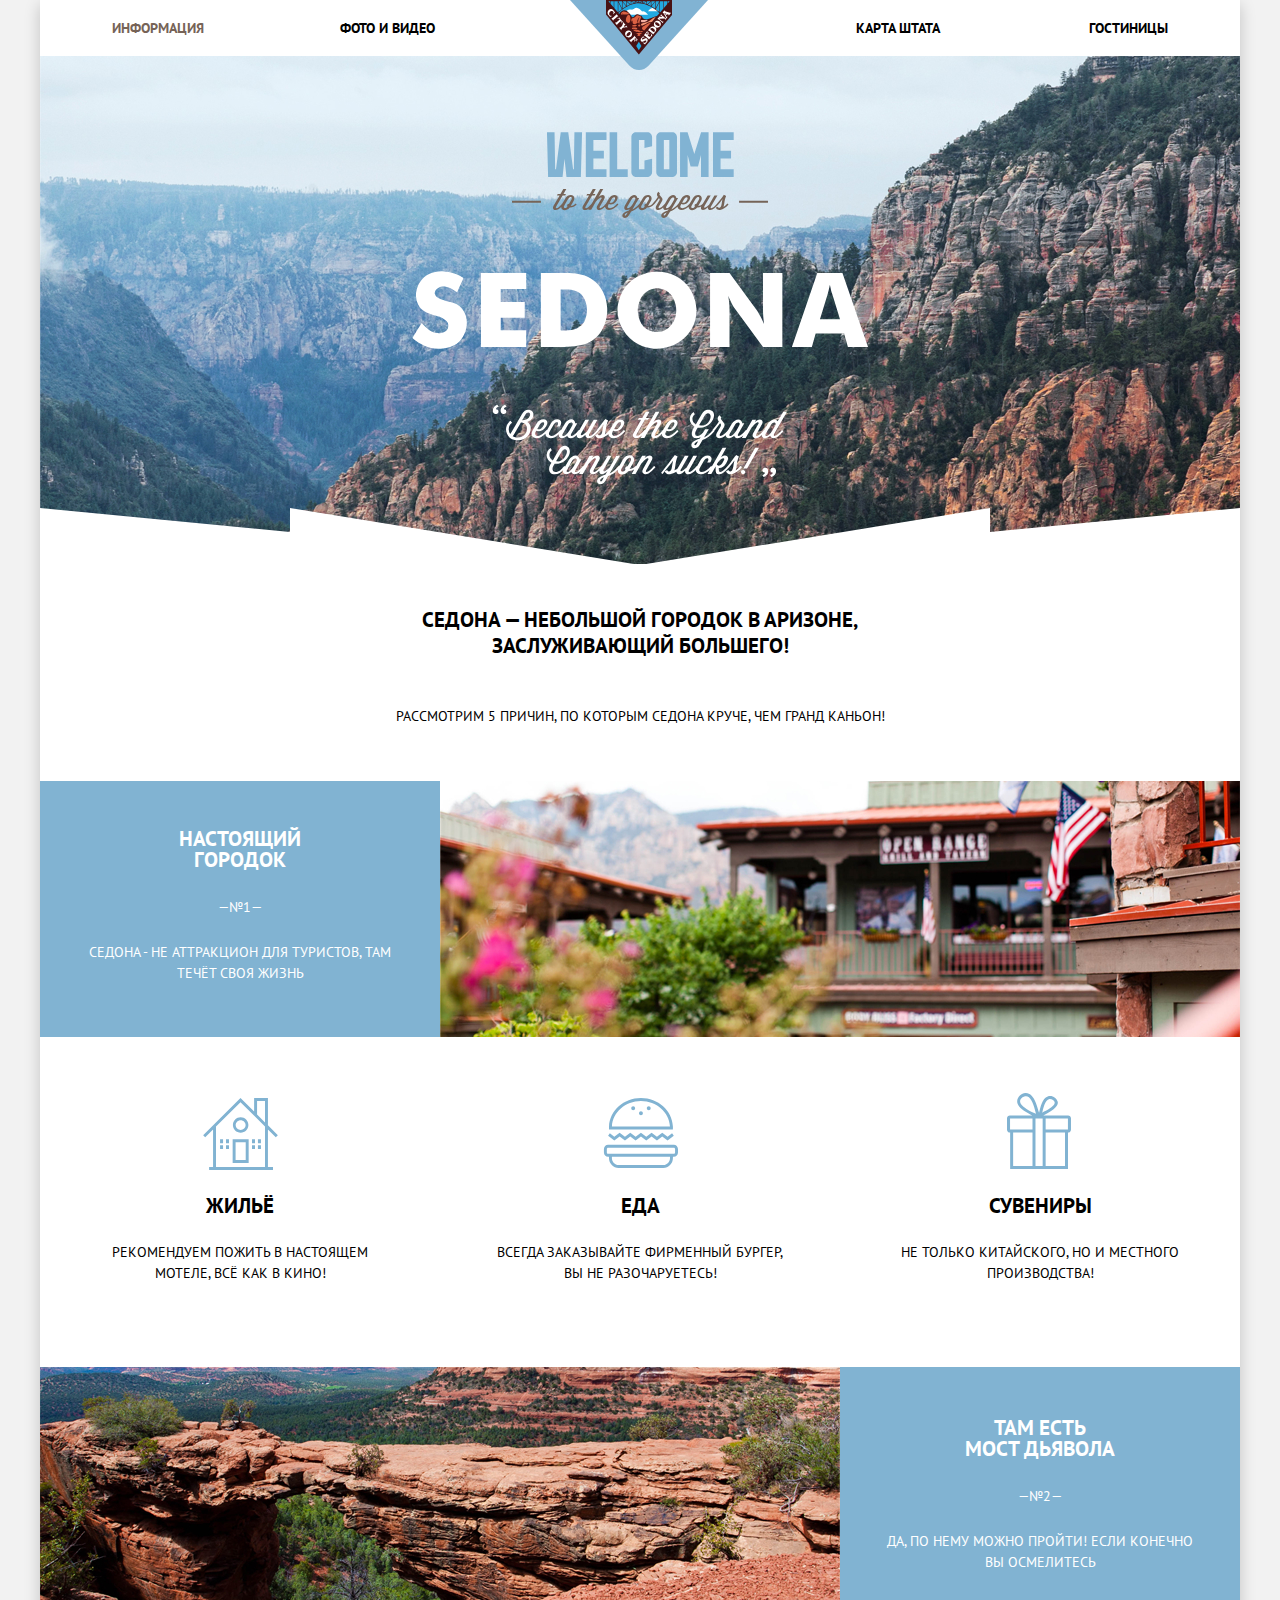
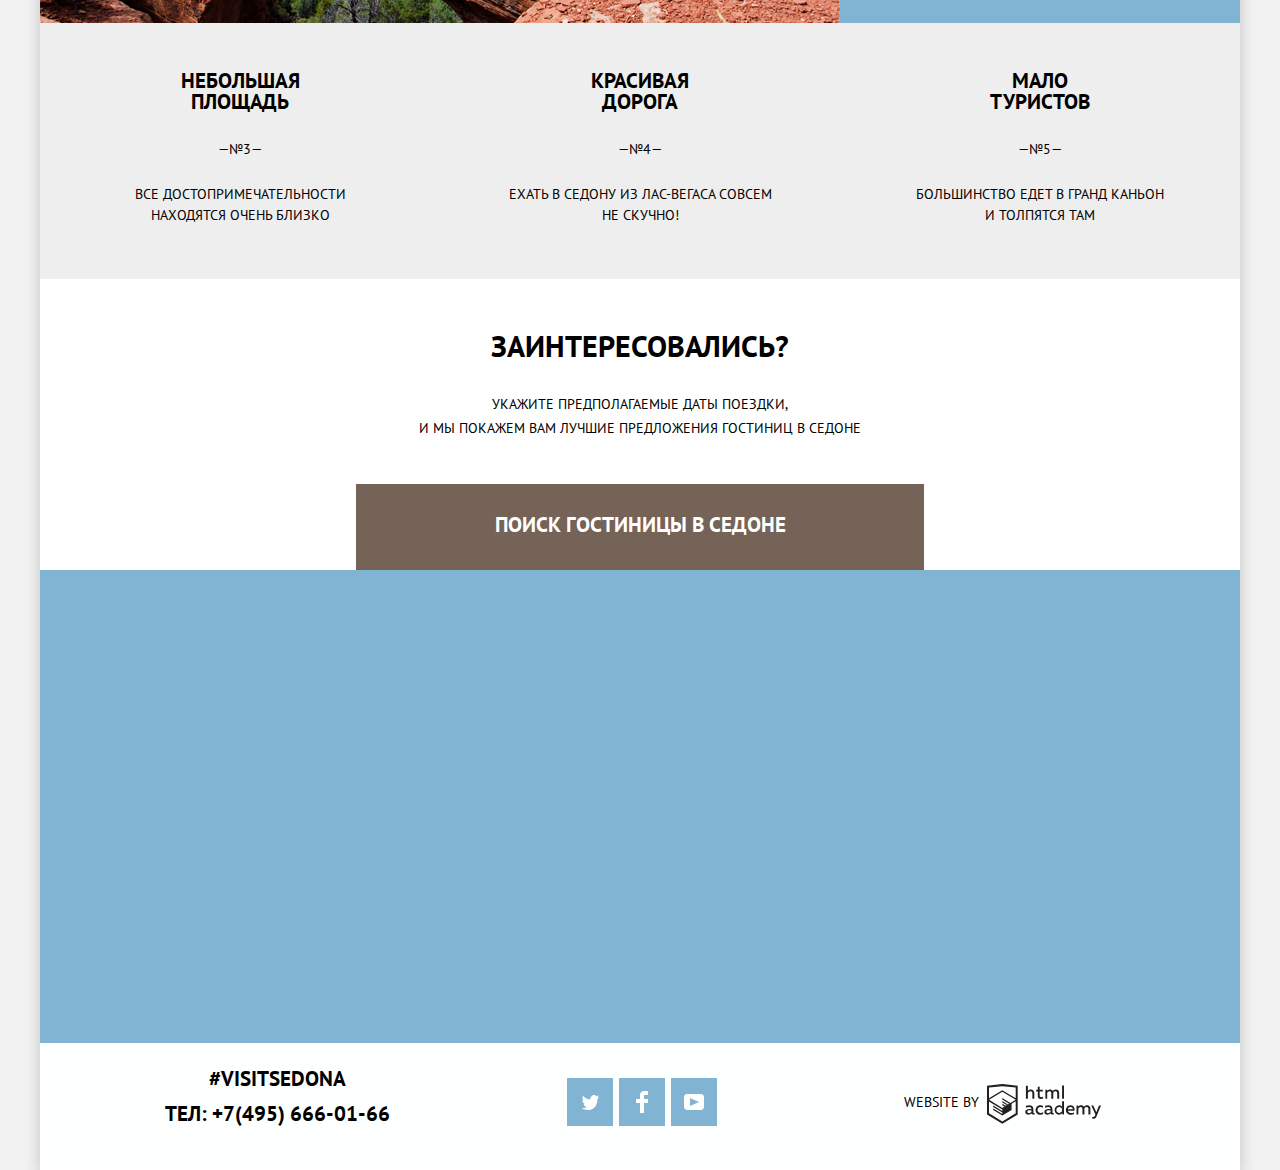
==== commit 62c7bc39: "Проект Седона v.3" ====
--- a/index.html
+++ b/index.html
@@ -17,7 +17,7 @@
         <li class="site-navigation-item"><a class="site-navigation-item-path" href="">Фото и видео</a></li>
         <li class="site-navigation-item">
           <a href="#" class="main-header-logo">
-            <img src="img/logo.svg" width="138px" height="70px" alt="logo">
+            <img src="img/logo.svg" width="138" height="70" alt="logo">
           </a>
         </li>
         <li class="site-navigation-item"><a class="site-navigation-item-path" href="">Карта штата</a></li>
@@ -31,8 +31,9 @@
 
     <section class="welcome-sedona">
       <img src="img/welcome.svg" class="welcome-img" width="188" height="88" alt="Welcome">
-      <img src="img/to the gorgeous.svg" class="welcome-img" width="256" height="29" alt="To the gorgeous">
+      <img src="img/welcome-to-the-gorgeous.svg" class="welcome-img" width="256" height="29" alt="To the gorgeous">
       <img src="img/SEDONA.svg" class="welcome-img" width="457" height="213" alt="SEDONA">
+      <h2 class="welcome-sedona-heading heading visually-hidden">Welcome-sedona</h2>
     </section>
 
     <section class="advantages">
@@ -92,7 +93,6 @@
           </li>
         </ul>
       </div>
-      </ul>
     </section>
     <section class="interested">
       <h2 class="heading interested-title">Заинтересовались?</h2>
@@ -100,6 +100,7 @@
       <a class="button interested-button-search">Поиск гостиницы в Седоне</a>
     </section>
     <section class="hotel-search-block">
+      <h2 class="visually-hidden">Поиск отеля</h2>
       <form class="hotel-search-form visually-hidden">
         <div class="form-arrival-date-block">
           <label class="input-value" for="form-arrival-date">дата заезда:</label>
@@ -118,22 +119,22 @@
         <div class="age-block">
           <label for="form-age-adults" class="adults input-value">взрослые:</label>
           <div class="form-age-block">
-            <button class="button-minus"></button>
+            <button class="button-minus" aria-label="remove-person"></button>
             <input id="form-age-adults" class="form-age form-age-adults input" type="text" value="2" name="age-adults">
-            <button class="button-plus"></button>
+            <button class="button-plus" aria-label="add-person"></button>
           </div>
           <label for="form-age-kids" class="kids input-value">дети:</label>
           <div class="form-age-block">
-            <button class="button-minus"></button>
+            <button class="button-minus" aria-label="remove-person"></button>
             <input id="form-age-kids" class="form-age form-age-kids input" type="text" value="0" name="age-kids">
-            <button class="button-plus"></button>
+            <button class="button-plus" aria-label="add-person"></button>
           </div>
         </div>   
         <input class="button-find input" type="submit" value="Найти" name="find-hotel">
       </form>
       <iframe
         src="https://www.google.com/maps/embed?pb=!1m18!1m12!1m3!1d498663.7736196967!2d-112.10094288629567!3d34.806614125845!2m3!1f0!2f0!3f0!3m2!1i1024!2i768!4f13.1!3m3!1m2!1s0x872da132f942b00d%3A0x5548c523fa6c8efd!2z0KHQtdC00L7QvdCwLCDQkNGA0LjQt9C-0L3QsCA4NjMzNiwg0KHQqNCQ!5e0!3m2!1sru!2sbg!4v1602272688333!5m2!1sru!2sbg"
-        width="1200" height="473" frameborder="0" style="border:0;" allowfullscreen="" aria-hidden="false"
+        width="1200" height="473" style="border:0;" allowfullscreen="" aria-hidden="false"
         tabindex="0" class="sedona-map"></iframe>
     </section>
   </main>
@@ -146,18 +147,18 @@
       <div class="footer-social">
         <ul class="socials-list list">
           <li class="social-list-item">
-            <a class="social-button social-button-tw" href="#"></a>
+            <a class="social-button social-button-tw" href="#" title="twitter" aria-label="twitter-social"></a>
           </li>
           <li class="social-list-item">
-            <a class="social-button social-button-fb" href="#"></a>
+            <a class="social-button social-button-fb" href="#" title="facebook" aria-label="facebook-social"></a>
           </li>
           <li class="social-list-item">
-            <a class="social-button social-button-yt" href="#"></a>
+            <a class="social-button social-button-yt" href="#" title="youtube" aria-label="youtube-social"></a>
           </li>
         </ul>
       </div>
       <div class="copyright">
-        <a href="https://htmlacademy.ru" class="copyright-logo">Website by</a>
+        <a href="https://htmlacademy.ru" class="copyright-logo" title="created by htmlacademy" aria-label="copyright">Website by</a>
       </div>
     </div>
   </footer>
--- a/css/style-optimized.css
+++ b/css/style-optimized.css
@@ -1,4 +1,2 @@
-@font-face{font-family:'PT Sans';font-style:normal;font-weight:400;src:url(../fonts/pt-sans-v11-latin_cyrillic-regular.eot);src:local('PT Sans'),local('PTSans-Regular'),url(../fonts/pt-sans-v11-latin_cyrillic-regular.eot?#iefix) format('embedded-opentype'),url(../fonts/pt-sans-v11-latin_cyrillic-regular.woff2) format('woff2'),url(../fonts/pt-sans-v11-latin_cyrillic-regular.woff) format('woff'),url(../fonts/pt-sans-v11-latin_cyrillic-regular.ttf) format('truetype'),url(../fonts/pt-sans-v11-latin_cyrillic-regular.svg#PTSans) format('svg')}
-@font-face{font-family:'PT Sans';font-style:normal;font-weight:700;src:url(../fonts/pt-sans-v11-latin_cyrillic-700.eot);src:local('PT Sans Bold'),local('PTSans-Bold'),url(../fonts/pt-sans-v11-latin_cyrillic-700.eot?#iefix) format('embedded-opentype'),url(../fonts/pt-sans-v11-latin_cyrillic-700.woff2) format('woff2'),url(../fonts/pt-sans-v11-latin_cyrillic-700.woff) format('woff'),url(../fonts/pt-sans-v11-latin_cyrillic-700.ttf) format('truetype'),url(../fonts/pt-sans-v11-latin_cyrillic-700.svg#PTSans) format('svg')}
-:root{--basic-white:#fff;--main-color:#000;--additional-black:#333;--basic-blue:#81B3D2;--basic-grey:#eeeeee;--footer-background:rgba(255, 255, 255, 0.9);--forms-background:#F2F2F2;--button-brown-color:#766357;--button-brown-hover:#604E43;--button-brown-active:#503E33;--button-active-color:rgba(255, 255, 255, 0.3);--button-grey-color:#cacaca;--deeper-blue:#669EC0;--deep-blue:#5496BD;--copyright-logo-active:#BDBBBC;--bottom-borders:#e5e5e5;--deeper-grey:#ebebeb;--white-opacity0-3:rgba(255, 255, 255, 0.3);--black-opacity0-3:rgba(0, 0, 0, 0.3);--main-page-shadow:rgba(0, 1, 1, 0.2)}
-@font-face{font-family:'PT Sans';font-style:normal;font-weight:400;src:url(../fonts/pt-sans-v11-latin_cyrillic-regular.eot);src:local('PT Sans'),local('PTSans-Regular'),url(../fonts/pt-sans-v11-latin_cyrillic-regular.eot?#iefix) format('embedded-opentype'),url(../fonts/pt-sans-v11-latin_cyrillic-regular.woff2) format('woff2'),url(../fonts/pt-sans-v11-latin_cyrillic-regular.woff) format('woff'),url(../fonts/pt-sans-v11-latin_cyrillic-regular.ttf) format('truetype'),url(../fonts/pt-sans-v11-latin_cyrillic-regular.svg#PTSans) format('svg')}@font-face{font-family:'PT Sans';font-style:normal;font-weight:700;src:url(../fonts/pt-sans-v11-latin_cyrillic-700.eot);src:local('PT Sans Bold'),local('PTSans-Bold'),url(../fonts/pt-sans-v11-latin_cyrillic-700.eot?#iefix) format('embedded-opentype'),url(../fonts/pt-sans-v11-latin_cyrillic-700.woff2) format('woff2'),url(../fonts/pt-sans-v11-latin_cyrillic-700.woff) format('woff'),url(../fonts/pt-sans-v11-latin_cyrillic-700.ttf) format('truetype'),url(../fonts/pt-sans-v11-latin_cyrillic-700.svg#PTSans) format('svg')}:root{--basic-white:#fff;--main-color:#000;--additional-black:#333;--basic-blue:#81B3D2;--basic-grey:#eeeeee;--footer-background:rgba(255, 255, 255, 0.9);--forms-background:#F2F2F2;--button-brown-color:#766357;--button-brown-hover:#604E43;--button-brown-active:#503E33;--button-active-color:rgba(255, 255, 255, 0.3);--button-grey-color:#cacaca;--deeper-blue:#669EC0;--deep-blue:#5496BD;--copyright-logo-active:#BDBBBC;--bottom-borders:#e5e5e5;--deeper-grey:#ebebeb;--white-opacity0-3:rgba(255, 255, 255, 0.3);--black-opacity0-3:rgba(0, 0, 0, 0.3);--main-page-shadow:rgba(0, 1, 1, 0.2)}.page{background-color:var(--forms-background);height:100%}.page-body{width:1200px;margin:0 auto;padding:0;font-family:"PT Sans",sans-serif;font-style:normal;font-weight:400;font-size:14px;line-height:21px;color:var(--main-black);text-transform:uppercase;background-color:var(--basic-white);min-height:100%;position:relative;box-shadow:0 5px 15px var(--main-page-shadow)}a{text-decoration:none;color:var(--main-color)}img{max-width:100%;height:auto}.button{color:var(--basic-white)}button,button:active,button:focus{outline:0;text-transform:uppercase}.list{list-style:none;margin:0;padding:0}.heading{margin:0;padding:0}.visually-hidden{position:absolute;width:1px;height:1px;margin:-1px;border:0;padding:0;white-space:nowrap;clip-path:inset(100%);clip:rect(0 0 0 0);overflow:hidden}.main-header{min-height:56px;text-align:center}.main-navigation{font-style:normal;font-weight:700;font-size:14px;line-height:26px;background-color:transparent;padding:0 72px}.site-navigation{list-style:none;display:flex;justify-content:space-between;flex-wrap:wrap;margin-top:0;padding:0}.site-navigation-item .site-navigation-item-path:not(.active):focus,.site-navigation-item .site-navigation-item-path:not(.active):hover{color:var(--basic-blue)}.site-navigation-item:not(:first-child) .site-navigation-item-path:active{color:var(--button-grey-color)}.site-navigation .active{color:var(--button-brown-color)}.site-navigation-item:not(:nth-child(3)){padding-top:15px;padding-bottom:15px}.site-navigation-item:first-child{padding-right:134px}.site-navigation-item:nth-child(2){padding-right:133px}.site-navigation-item:nth-child(3),.site-navigation-item:nth-child(4){padding-right:147px}.main-header-logo{position:relative;z-index:1}.container{background-color:transparent;width:100%;margin-top:-22px}.welcome-sedona{position:relative;display:flex;flex-direction:column;height:509px;background:url(../img/background-photo-main-page.jpg) no-repeat}.welcome-sedona .welcome-img{display:block;margin:0 auto}.welcome-sedona .welcome-img:first-child{margin-top:76.35px;margin-bottom:11px}.welcome-sedona .welcome-img:nth-child(2){margin-bottom:auto}.welcome-sedona .welcome-img:last-child{margin-left:auto;margin-right:auto;margin-bottom:80.76px}.welcome-sedona::after{position:absolute;content:"";left:0;bottom:0;width:100%;height:57px;background-color:inherit;background-image:url(../img/main-page-image-shape-bottom.svg);background-repeat:no-repeat;z-index:1}.advantages,.interested{font-style:normal;font-weight:400;font-size:14px;line-height:21px}.interested{text-align:center;min-height:291px}.advantages-title{font-style:normal;font-weight:700;line-height:26px;font-size:21px;text-align:center}.advantages-block-title{min-height:216px;display:flex;flex-direction:column;justify-content:space-between}.block-title{font-weight:700;font-size:21px;line-height:26px;padding-top:42px}.heading-additional-text{font-weight:400;font-size:14px;margin-bottom:52px}.advantage1,.advantage2{color:var(--basic-white);background-color:var(--basic-blue);display:flex;min-height:256px}.advs-subcontainer{min-width:400px;text-align:center}.advs-subcontainer:first-child{padding-top:47px}.advs-subcontainer:last-child{padding-top:50px}.advs-subcontainer-title{margin:0}.number{display:inline-block;margin:0;padding:0;margin-top:27px;margin-bottom:10px}.advantages-stuff{min-height:330px;text-align:center;padding-top:61px;box-sizing:border-box}.advantages-stuff-list{min-height:100%;display:grid;grid-template-columns:1fr 1fr 1fr}.advantages-stuff-list-item{min-height:100%;position:relative}.advantages-stuff-title{margin-top:97px;margin-bottom:26px}.advantages-stuff-list-item:before{content:"";position:absolute;background-position:50%;background-repeat:no-repeat}.advantages-stuff-list-item:first-child:before{width:75px;height:72px;background-image:url(../img/house-icon.svg);left:163px}.advantages-stuff-list-item:nth-child(2):before{width:75px;height:70px;background-image:url(../img/food-icon.svg);left:163px}.advantages-stuff-list-item:last-child:before{width:64px;height:77px;background-image:url(../img/souvenir-icon.svg);top:-6px;left:167px}.advantages3-5{background-color:var(--basic-grey);padding-top:47px;box-sizing:border-box;min-height:256px;text-align:center}.advantages3-5-list{display:grid;grid-template-columns:1fr 1fr 1fr}.advantages-reasons{line-height:21px}.adv-picture{background-color:var(--basic-blue)}.interested{margin:0 auto;display:flex;flex-direction:column;text-align:center;min-height:291px;justify-content:space-between}.interested-title{font-style:normal;font-weight:700;font-size:30px;line-height:24px;margin-top:55px;margin-bottom:20px}.interested-main-text{margin-bottom:auto;line-height:24px}.interested-button-search{background-color:var(--button-brown-color);font-style:normal;font-weight:700;font-size:21px;line-height:26px;border:none;width:568px;min-height:86px;align-self:center;padding-top:28px;box-sizing:border-box}.interested-button-search:focus,.interested-button-search:hover{background-color:var(--button-brown-hover)}.interested-button-search:active{background-color:var(--button-brown-active);color:var(--button-active-color)}.hotel-search-form{width:568px;min-height:395px;box-sizing:border-box;padding:55px;background:var(--basic-white);box-shadow:0 7px 15px rgba(0,1,1,.15);margin:0 auto;display:flex;flex-wrap:wrap;flex-direction:column}.hotel-search-form .input-value{display:flex;align-items:center;justify-content:space-between}.hotel-search-form,.hotel-search-form .input{text-transform:uppercase;font-style:normal;font-weight:700;font-size:14px;line-height:26px}.hotel-search-form .input{background-color:var(--forms-background);border:none;padding:6px 9px;height:38px;box-sizing:border-box;outline:0;width:100%}.form-arrival-date-block,.form-departure-date-block{margin-bottom:30px}.age-block{display:flex;justify-content:space-between;margin-bottom:54px}.date-block{width:346px;position:relative}.form-date+.icon-block{display:inline-block;position:absolute;top:7px;right:9px;width:21px;height:23px;background-image:url(../img/search-form-calendar-icon.svg);background-repeat:no-repeat;background-position:50%}.form-date:focus+.icon-block,.form-date:hover+.icon-block{background-image:url(../img/calendar-hover.svg)}.form-date:active+.icon-block{background-image:url(../img/calendar-active.svg)}.form-arrival-date-block,.form-departure-date-block{display:flex;justify-content:space-between}.form-age{text-align:center;padding:0;margin:0;width:100%}.form-age-block{width:114px;position:relative}.form-age-block .button-minus,.form-age-block .button-plus{position:absolute;border:none;background-color:none;outline:0;cursor:pointer}.button-minus{background:url(../img/search-form-minus-icon.svg) 50% no-repeat;top:14px;left:14px;width:11px;height:11px}.button-plus{background:url(../img/search-form-plus-icon.svg) 50% no-repeat;top:14px;right:14px;width:11px;height:11px}.button-minus:focus,.button-minus:hover{background-image:url(../img/minus-hover.svg)}.button-minus:active{background-image:url(../img/minus-active.svg)}.button-plus:focus,.button-plus:hover{background-image:url(../img/plus-hover.svg)}.button-plus:active{background-image:url(../img/plus-active.svg)}.hotel-search-block{position:relative}.hotel-search-form{position:absolute;top:0;left:315px}.hotel-search-form .input:not(.button-find):focus,.hotel-search-form .input:not(.button-find):hover{background-color:var(--deeper-grey)}.hotel-search-form .input:not(.button-find):active{background-color:var(--basic-white);border:2px solid var(--forms-background)}.hotel-search-form .button-find:focus,.hotel-search-form .button-find:hover{background-color:var(--deeper-blue)}.hotel-search-form .button-find{min-height:58px;font-style:normal;font-weight:700;font-size:21px;line-height:26px;background-color:var(--basic-blue);outline:0;color:var(--basic-white)}.hotel-search-form .button-find:hover .hotel-search-form .button-find:focus{background-color:var(--deeper-blue)}.hotel-search-form .button-find:active{background-color:var(--deep-blue);color:var(--button-active-color)}.sedona-map{height:594px}.main-footer{background-color:var(--footer-background)}.main-page-footer{position:absolute;bottom:0;left:0;width:1200px}.footer-contacts{font-style:normal;font-weight:700;font-size:21px;line-height:26px;background-color:inherit;box-sizing:border-box;min-height:127px;text-align:center;display:flex;justify-content:space-between;align-items:center;padding-left:125px;padding-right:138px}.footer-contacts-hotels-page{padding-top:5px}.contacts{min-height:61px;display:flex;flex-direction:column;justify-content:space-between;padding-bottom:20px}.contacts-call-us,.contacts-visit-us{margin:0;padding:0}.socials-list{list-style:none;display:flex;padding:0;margin-top:-3px;margin-left:-10px}.social-button{width:46px;height:48px}.social-list-item:not(:last-child){margin-right:6px}.social-button{display:inline-block}.social-button-tw{background:var(--basic-blue) url(../img/twitter.svg) 50% no-repeat}.social-button-fb{background:var(--basic-blue) url(../img/fb-icon.svg) 50% no-repeat}.social-button-yt{background:var(--basic-blue) url(../img/youtube-icon.svg) 50% no-repeat}.social-button:focus,.social-button:hover{background-color:var(--deeper-blue)}.social-button:active{background-color:var(--deep-blue)}.social-button-tw:active{background-image:url(../img/twitter-active.svg)}.social-button-fb:active{background-image:url(../img/fb-active.svg)}.social-button-yt:active{background-image:url(../img/youtube-active.svg)}.copyright{font-style:normal;font-weight:400;font-size:14px;line-height:26px;text-align:center;margin-top:-10px}.copyright-logo{padding-right:123px;position:relative}.copyright-logo::after{content:"";width:115px;height:41px;position:absolute;top:-10px;right:0;background-image:url(../img/logo-htmlacademy.svg);background-position:0 0;background-repeat:no-repeat}.copyright-logo:focus::after,.copyright-logo:hover::after{background-image:url(../img/logo-htmlacademy-hover.svg)}.copyright-logo:active::after{background-image:url(../img/logo-htmlacademy-active.svg)}.hidden-headings{display:none}.hotel-page-filters{background:url(../img/catalog-filter-background.png) var(--basic-blue) no-repeat 50%;min-height:217px;box-sizing:border-box;padding:27px 73px 31px 72px;padding-bottom:0;display:flex;flex-wrap:wrap;justify-content:space-between;margin-top:-23px}.checkbox-fildset-group{min-width:390px;display:flex;justify-content:space-between;flex-wrap:wrap}.infrastructure{width:135px}.hotel-page-filters .checkbox-sector-name{font-weight:700;font-size:16px;line-height:21px}.checkbox-sector-name{margin-bottom:25px}.checkbox-list-item{margin-bottom:25px;position:relative}.checkbox-list-item:last-child{margin-bottom:0}.checkbox+.checkbox-icon{position:absolute;top:0;left:0;width:23px;height:23px;background-image:url(../img/checkbox-off.svg);background-position:50%;background-position:no-repeat;cursor:pointer}.checkbox:checked+.checkbox-icon{width:27px;height:23px;background-image:url(../img/checkbox-on.svg);background-position:50%;background-position:no-repeat}.checkbox:not(:checked).blocked-checkbox{background-image:url(../img/checkbox-off-blocked.svg)}.checkbox:checked.blocked-checkbox{background-image:url(../img/checkbox-on-blocked.svg)}.checkbox-value{cursor:pointer;display:block;padding-left:40px;position:relative}.price-group{width:317px;display:flex;flex-direction:column}.price-group .checkbox-sector-name{margin-bottom:10.5px}.price-controls{width:317px;border:2px solid var(--basic-white);box-sizing:border-box;border-radius:2px;padding:7px 50px 7px 57px;display:flex;justify-content:space-between;flex-wrap:wrap;background-image:url(../img/slit-figure-price-form.svg);background-position:50%;background-repeat:no-repeat;min-height:36px}.price-controls .price-value{margin-left:5px}.filter-controls{width:316px;position:relative;margin-top:21px}.from,.to{margin-left:10px}.scale{width:100%;height:2px;background:var(--white-opacity0-3);position:relative}.bar{width:248px;height:100%;background-color:var(--basic-white);position:absolute;left:14px}.toggle{position:absolute;width:19px;height:21px;top:-10px;left:1px;background:url(../img/range-filter-button.svg) 50% no-repeat}.toggle:focus,.toggle:hover{transform:scale(1.2)}.toggle-max{left:253px}.show-results-button{width:137px;min-height:36px;box-sizing:border-box;padding:7px 36px;background-color:inherit;text-align:center;font-size:14px;line-height:21px;border:2px solid var(--basic-white);border-radius:2px;text-transform:uppercase;color:var(--basic-white);margin-top:33px;margin-left:-10px;align-self:center;outline:0}.show-results-button:focus,.show-results-button:hover{background-color:var(--basic-white);color:var(--main-color)}.hotel-page-filters .checkboxs-block{font-style:normal;font-weight:400;font-size:14px;line-height:21px;color:var(--basic-white);border:none;margin:0;padding:0}.main-catalog{font-style:normal;font-weight:400;font-size:12px;line-height:18px}.hotel,.sort-container{padding-left:73px;padding-right:73px;border-bottom:1px solid var(--bottom-borders)}.hotel{position:relative;z-index:1}.sort-container{display:flex;justify-content:space-between;min-height:86px;align-items:center}.sort{font-style:normal;font-weight:400;font-size:12px;line-height:18px;margin-top:-3px}.sort-buttons-block{display:flex;margin-right:auto;width:517px;align-items:center;justify-content:space-between;flex-wrap:wrap}.sort-list{display:flex;flex-wrap:wrap}.sort-list-item:not(:last-child){margin-right:32px}.item-change{display:flex;flex-wrap:wrap}.sort-button{background:0 0;border:none;padding:0}.sort-button{color:var(--black-opacity0-3);border-bottom:1px dashed var(--basic-blue)}.sort-button:focus,.sort-button:hover{color:var(--basic-blue)}.sort-button:active{color:var(--main-color);border:none}.sort-button.active,.sort-button.active:active,.sort-button.active:hover{color:var(--basic-blue);border:none}.item-change-button{width:11px;min-height:10px;background:0 0;border:none}.item-change-button-previous{background:url(../img/icon-up-dir-normal.svg) 50% no-repeat}.item-change-button-next{margin-left:12px;background:url(../img/icon-down-dir-normal.svg) 50% no-repeat}.item-change-button-previous:focus,.item-change-button-previous:hover{background:url(../img/icon-up-dir-hover.svg) 50% no-repeat}.item-change-button-next:focus,.item-change-button-next:hover{background:url(../img/icon-down-dir-hover.svg) 50% no-repeat}.item-change-button-previous.active-button,.item-change-button-previous:active{background:url(../img/icon-up-dir-active.svg) 50% no-repeat;border:none}.item-change-button-next.active-button,.item-change-button-next:active{background:url(../img/icon-down-dir-active.svg) 50% no-repeat;border:none}.hotel-name-block,.results{font-weight:700;font-size:21px;line-height:26px}.results-value{display:inline-block;margin-left:5px;margin-right:5px}.hotel-name{font-style:normal;font-weight:700;font-size:21px;line-height:26px;margin-top:-5px}.hotels-list{display:flex;flex-direction:column}.hotel{box-sizing:border-box;min-height:150px;padding:30px 73px;display:flex}.hotel-picture{width:135px;height:90px;margin-right:30px;background-color:var(--basic-blue)}.hotels-main-info-containter{width:258px;display:flex;flex-wrap:wrap;flex-direction:column;justify-content:space-between}.info{display:flex;flex-wrap:wrap;text-align:left;font-style:normal;font-weight:400;font-size:14px;line-height:21px;margin-top:-5px}.info .hotel-price,.info .hotel-type{display:inline-block;width:115px;margin:0}.hotel-buttons{display:flex;flex-wrap:wrap;font-style:normal;font-weight:700;font-size:14px;line-height:21px}.hotel-buttons .button{display:flex;align-items:center;flex-wrap:wrap;justify-content:center}.rating-container{display:flex;flex-wrap:wrap;justify-content:space-between;margin-left:auto;flex-direction:column;align-items:flex-end}.star-list{display:flex;flex-wrap:wrap}.star-list-item{width:18px;height:17px;background:url(../img/star.svg) no-repeat 50% 50%;margin-left:6px}.rating{width:110px;padding:3px 0 3px 15px;box-sizing:border-box;text-align:center;margin:0;font-style:normal;font-weight:400;font-size:14px;line-height:21px;text-align:left}.hotel-name:focus,.hotel-name:hover{color:var(--basic-blue)}.hotel-name:active{color:var(--black-opacity0-3)}.more-info{display:inline-block;text-align:center;width:110px;min-height:27px;background-color:var(--basic-blue);font-weight:700;margin-right:6px}.more-info:focus,.more-info:hover{background-color:var(--deeper-blue)}.more-info:active{background-color:var(--deep-blue)}.reservation{display:inline-block;text-align:center;width:142px;min-height:27px;background-color:var(--button-brown-color);font-weight:700}.reservation:focus,.reservation:hover{background-color:var(--button-brown-hover)}.reservation:active{background-color:var(--button-brown-active)}.button:active{color:var(--button-active-color)}.rating{background-color:var(--forms-background)}.modal-show{animation:bounce .6s}.modal-error{animation:shake .6s}@keyframes bounce{0%{transform:translateY(-2000px)}70%{transform:translateY(30px)}90%{transform:translateY(-10px)}100%{transform:translateY(0)}}@keyframes shake{0%,100%{transform:translateX(0)}10%,30%,50%,70%,90%{transform:translateX(-10px)}20%,40%,60%,80%{transform:translateX(10px)}}+
+@font-face{font-family:'PT Sans';font-style:normal;font-weight:400;src:url(../fonts/pt-sans-v11-latin_cyrillic-regular.eot);src:local('PT Sans'),local('PTSans-Regular'),url(../fonts/pt-sans-v11-latin_cyrillic-regular.eot?#iefix) format('embedded-opentype'),url(../fonts/pt-sans-v11-latin_cyrillic-regular.woff2) format('woff2'),url(../fonts/pt-sans-v11-latin_cyrillic-regular.woff) format('woff'),url(../fonts/pt-sans-v11-latin_cyrillic-regular.ttf) format('truetype'),url(../fonts/pt-sans-v11-latin_cyrillic-regular.svg#PTSans) format('svg')}@font-face{font-family:'PT Sans';font-style:normal;font-weight:700;src:url(../fonts/pt-sans-v11-latin_cyrillic-700.eot);src:local('PT Sans Bold'),local('PTSans-Bold'),url(../fonts/pt-sans-v11-latin_cyrillic-700.eot?#iefix) format('embedded-opentype'),url(../fonts/pt-sans-v11-latin_cyrillic-700.woff2) format('woff2'),url(../fonts/pt-sans-v11-latin_cyrillic-700.woff) format('woff'),url(../fonts/pt-sans-v11-latin_cyrillic-700.ttf) format('truetype'),url(../fonts/pt-sans-v11-latin_cyrillic-700.svg#PTSans) format('svg')}:root{--basic-white:#fff;--main-color:#000;--additional-black:#333;--basic-blue:#81B3D2;--basic-grey:#eeeeee;--footer-background:rgba(255, 255, 255, 0.9);--forms-background:#F2F2F2;--button-brown-color:#766357;--button-brown-hover:#604E43;--button-brown-active:#503E33;--button-active-color:rgba(255, 255, 255, 0.3);--button-grey-color:#cacaca;--deeper-blue:#669EC0;--deep-blue:#5496BD;--copyright-logo-active:#BDBBBC;--bottom-borders:#e5e5e5;--deeper-grey:#ebebeb;--white-opacity0-3:rgba(255, 255, 255, 0.3);--black-opacity0-3:rgba(0, 0, 0, 0.3);--main-page-shadow:rgba(0, 1, 1, 0.2)}.page{background-color:var(--forms-background);height:100%}.page-body{width:1200px;margin:0 auto;padding:0;font-family:"PT Sans",sans-serif;font-style:normal;font-weight:400;font-size:14px;line-height:21px;color:var(--main-black);text-transform:uppercase;background-color:var(--basic-white);min-height:100%;position:relative;box-shadow:0 5px 15px var(--main-page-shadow)}a{text-decoration:none;color:var(--main-color)}img{max-width:100%;height:auto}.button{color:var(--basic-white)}button,button:active,button:focus{outline:0;text-transform:uppercase}.list{list-style:none;margin:0;padding:0}.heading{margin:0;padding:0}.visually-hidden{position:absolute;width:1px;height:1px;margin:-1px;border:0;padding:0;white-space:nowrap;clip-path:inset(100%);clip:rect(0 0 0 0);overflow:hidden}.main-header{min-height:56px;text-align:center}.main-navigation{font-style:normal;font-weight:700;font-size:14px;line-height:26px;background-color:transparent;padding:0 72px}.site-navigation{list-style:none;display:flex;justify-content:space-between;flex-wrap:wrap;margin-top:0;padding:0}.site-navigation-item .site-navigation-item-path:not(.active):focus,.site-navigation-item .site-navigation-item-path:not(.active):hover{color:var(--basic-blue)}.site-navigation-item:not(:first-child) .site-navigation-item-path:active{color:var(--button-grey-color)}.site-navigation .active{color:var(--button-brown-color)}.site-navigation-item:not(:nth-child(3)){padding-top:15px;padding-bottom:15px}.site-navigation-item:first-child{padding-right:134px}.site-navigation-item:nth-child(2){padding-right:133px}.site-navigation-item:nth-child(3),.site-navigation-item:nth-child(4){padding-right:147px}.main-header-logo{position:relative;z-index:1}.container{background-color:transparent;width:100%;margin-top:-22px}.welcome-sedona{position:relative;display:flex;flex-direction:column;height:509px;background:url(../img/background-photo-main-page.jpg) var(--basic-blue) no-repeat}.welcome-sedona-heading{order:-1}.welcome-sedona .welcome-img{display:block;margin:0 auto;margin-bottom:80px}.welcome-sedona .welcome-img:first-child{margin-top:76.35px;margin-bottom:11px}.welcome-sedona .welcome-img:nth-child(2){margin-bottom:auto}.welcome-sedona .welcome-img:last-child{margin-left:auto;margin-right:auto;margin-bottom:80.76px}.welcome-sedona::after{position:absolute;content:"";left:0;bottom:0;width:100%;height:57px;background:url(../img/main-page-image-shape-bottom.svg) no-repeat;z-index:2}.advantages,.interested{font-style:normal;font-weight:400;font-size:14px;line-height:21px}.interested{text-align:center;min-height:291px}.advantages-title{font-style:normal;font-weight:700;line-height:26px;font-size:21px;text-align:center}.advantages-block-title{min-height:216px;display:flex;flex-direction:column;justify-content:space-between}.block-title{font-weight:700;font-size:21px;line-height:26px;padding-top:42px}.heading-additional-text{font-weight:400;font-size:14px;margin-bottom:52px}.advantage1,.advantage2{color:var(--basic-white);background-color:var(--basic-blue);display:flex;min-height:256px}.advs-subcontainer{min-width:400px;text-align:center}.advs-subcontainer:first-child{padding-top:47px}.advs-subcontainer:last-child{padding-top:50px}.advs-subcontainer-title{margin:0}.number{display:inline-block;margin:0;padding:0;margin-top:27px;margin-bottom:10px}.advantages-stuff{min-height:330px;text-align:center;padding-top:61px;box-sizing:border-box}.advantages-stuff-list{min-height:100%;display:grid;grid-template-columns:1fr 1fr 1fr}.advantages-stuff-list-item{min-height:100%;position:relative}.advantages-stuff-title{margin-top:97px;margin-bottom:26px}.advantages-stuff-list-item:before{content:"";position:absolute;background-position:50%;background-repeat:no-repeat}.advantages-stuff-list-item:first-child:before{width:75px;height:72px;background-image:url(../img/house-icon.svg);left:163px}.advantages-stuff-list-item:nth-child(2):before{width:75px;height:70px;background-image:url(../img/food-icon.svg);left:163px}.advantages-stuff-list-item:last-child:before{width:64px;height:77px;background-image:url(../img/souvenir-icon.svg);top:-6px;left:167px}.advantages3-5{background-color:var(--basic-grey);padding-top:47px;box-sizing:border-box;min-height:256px;text-align:center}.advantages3-5-list{display:grid;grid-template-columns:1fr 1fr 1fr}.advantages-reasons{line-height:21px}.adv-picture{background-color:var(--basic-blue)}.interested{margin:0 auto;display:flex;flex-direction:column;text-align:center;min-height:291px;justify-content:space-between}.interested-title{font-style:normal;font-weight:700;font-size:30px;line-height:24px;margin-top:55px;margin-bottom:20px}.interested-main-text{margin-bottom:auto;line-height:24px}.interested-button-search{background-color:var(--button-brown-color);font-style:normal;font-weight:700;font-size:21px;line-height:26px;border:none;width:568px;min-height:86px;align-self:center;padding-top:28px;box-sizing:border-box}.interested-button-search:focus,.interested-button-search:hover{background-color:var(--button-brown-hover)}.interested-button-search:active{background-color:var(--button-brown-active);color:var(--button-active-color)}.hotel-search-form{width:568px;min-height:395px;box-sizing:border-box;padding:55px;background:var(--basic-white);box-shadow:0 7px 15px rgba(0,1,1,.15);margin:0 auto;display:flex;flex-wrap:wrap;flex-direction:column}.hotel-search-form .input-value{display:flex;align-items:center;justify-content:space-between}.hotel-search-form,.hotel-search-form .input{text-transform:uppercase;font-style:normal;font-weight:700;font-size:14px;line-height:26px}.hotel-search-form .input{background-color:var(--forms-background);border:none;padding:6px 9px;height:38px;box-sizing:border-box;outline:0;width:100%}.form-arrival-date-block,.form-departure-date-block{margin-bottom:30px}.age-block{display:flex;justify-content:space-between;margin-bottom:54px}.date-block{width:346px;position:relative}.form-date+.icon-block{display:inline-block;position:absolute;top:7px;right:9px;width:21px;height:23px;background-image:url(../img/search-form-calendar-icon.svg);background-repeat:no-repeat;background-position:50%}.form-date:focus+.icon-block,.form-date:hover+.icon-block{background-image:url(../img/calendar-hover.svg)}.form-date:active+.icon-block{background-image:url(../img/calendar-active.svg)}.form-arrival-date-block,.form-departure-date-block{display:flex;justify-content:space-between}.form-age{text-align:center;padding:0;margin:0;width:100%}.form-age-block{width:114px;position:relative}.form-age-block .button-minus,.form-age-block .button-plus{position:absolute;border:none;background-color:none;outline:0;cursor:pointer}.button-minus{background:url(../img/search-form-minus-icon.svg) 50% no-repeat;top:14px;left:14px;width:11px;height:11px}.button-plus{background:url(../img/search-form-plus-icon.svg) 50% no-repeat;top:14px;right:14px;width:11px;height:11px}.button-minus:focus,.button-minus:hover{background-image:url(../img/minus-hover.svg)}.button-minus:active{background-image:url(../img/minus-active.svg)}.button-plus:focus,.button-plus:hover{background-image:url(../img/plus-hover.svg)}.button-plus:active{background-image:url(../img/plus-active.svg)}.hotel-search-block{position:relative}.hotel-search-form{position:absolute;top:0;left:315px}.hotel-search-form .input:not(.button-find):focus,.hotel-search-form .input:not(.button-find):hover{background-color:var(--deeper-grey)}.hotel-search-form .input:not(.button-find):active{background-color:var(--basic-white);border:2px solid var(--forms-background)}.hotel-search-form .button-find:focus,.hotel-search-form .button-find:hover{background-color:var(--deeper-blue)}.hotel-search-form .button-find{min-height:58px;font-style:normal;font-weight:700;font-size:21px;line-height:26px;background-color:var(--basic-blue);outline:0;color:var(--basic-white)}.hotel-search-form .button-find:hover .hotel-search-form .button-find:focus{background-color:var(--deeper-blue)}.hotel-search-form .button-find:active{background-color:var(--deep-blue);color:var(--button-active-color)}.sedona-map{height:594px;background-color:var(--basic-blue)}.main-footer{background-color:var(--footer-background)}.main-page-footer{position:absolute;bottom:0;left:0;width:1200px}.footer-contacts{font-style:normal;font-weight:700;font-size:21px;line-height:26px;background-color:inherit;box-sizing:border-box;min-height:127px;text-align:center;display:flex;justify-content:space-between;align-items:center;padding-left:125px;padding-right:138px}.footer-contacts-hotels-page{padding-top:5px}.contacts{min-height:61px;display:flex;flex-direction:column;justify-content:space-between;padding-bottom:20px}.contacts-call-us,.contacts-visit-us{margin:0;padding:0}.socials-list{list-style:none;display:flex;padding:0;margin-top:-3px;margin-left:-10px}.social-button{width:46px;height:48px}.social-list-item:not(:last-child){margin-right:6px}.social-button{display:inline-block}.social-button-tw{background:var(--basic-blue) url(../img/twitter.svg) 50% no-repeat}.social-button-fb{background:var(--basic-blue) url(../img/fb-icon.svg) 50% no-repeat}.social-button-yt{background:var(--basic-blue) url(../img/youtube-icon.svg) 50% no-repeat}.social-button:focus,.social-button:hover{background-color:var(--deeper-blue)}.social-button:active{background-color:var(--deep-blue)}.social-button-tw:active{background-image:url(../img/twitter-active.svg)}.social-button-fb:active{background-image:url(../img/fb-active.svg)}.social-button-yt:active{background-image:url(../img/youtube-active.svg)}.copyright{font-style:normal;font-weight:400;font-size:14px;line-height:26px;text-align:center;margin-top:-10px}.copyright-logo{padding-right:123px;position:relative}.copyright-logo::after{content:"";width:115px;height:41px;position:absolute;top:-10px;right:0;background-image:url(../img/logo-htmlacademy.svg);background-position:0 0;background-repeat:no-repeat}.copyright-logo:focus::after,.copyright-logo:hover::after{background-image:url(../img/logo-htmlacademy-hover.svg)}.copyright-logo:active::after{background-image:url(../img/logo-htmlacademy-active.svg)}.hidden-headings{display:none}.hotel-page-filters{background:url(../img/catalog-filter-background.png) var(--basic-blue) no-repeat 50%;min-height:217px;box-sizing:border-box;padding:27px 73px 31px 72px;padding-bottom:0;display:flex;flex-wrap:wrap;justify-content:space-between;margin-top:-23px}.checkbox-fildset-group{min-width:390px;display:flex;justify-content:space-between;flex-wrap:wrap}.infrastructure{width:135px}.hotel-page-filters .checkbox-sector-name{font-weight:700;font-size:16px;line-height:21px}.checkbox-sector-name{margin-bottom:25px}.checkbox-list-item{margin-bottom:25px;position:relative}.checkbox-list-item:last-child{margin-bottom:0}.checkbox+.checkbox-icon{position:absolute;top:0;left:0;width:23px;height:23px;background-image:url(../img/checkbox-off.svg);background-position:50%;background-position:no-repeat;cursor:pointer}.checkbox:checked+.checkbox-icon{width:27px;height:23px;background-image:url(../img/checkbox-on.svg);background-position:50%;background-position:no-repeat}.checkbox:not(:checked).blocked-checkbox{background-image:url(../img/checkbox-off-blocked.svg)}.checkbox:checked.blocked-checkbox{background-image:url(../img/checkbox-on-blocked.svg)}.checkbox-value{cursor:pointer;display:block;padding-left:40px;position:relative}.price-group{width:317px;display:flex;flex-direction:column}.price-group .checkbox-sector-name{margin-bottom:10.5px}.price-controls{width:317px;border:2px solid var(--basic-white);box-sizing:border-box;border-radius:2px;padding:7px 50px 7px 57px;display:flex;justify-content:space-between;flex-wrap:wrap;background-image:url(../img/slit-figure-price-form.svg);background-position:50%;background-repeat:no-repeat;min-height:36px}.price-controls .price-value{margin-left:5px}.filter-controls{width:316px;position:relative;margin-top:21px}.from,.to{margin-left:10px}.scale{width:100%;height:2px;background:var(--white-opacity0-3);position:relative}.bar{width:248px;height:100%;background-color:var(--basic-white);position:absolute;left:14px}.toggle{position:absolute;width:19px;height:21px;top:-10px;left:1px;background:url(../img/range-filter-button.svg) 50% no-repeat}.toggle:focus,.toggle:hover{transform:scale(1.2)}.toggle-max{left:253px}.show-results-button{width:137px;min-height:36px;box-sizing:border-box;padding:7px 36px;background-color:inherit;text-align:center;font-size:14px;line-height:21px;border:2px solid var(--basic-white);border-radius:2px;text-transform:uppercase;color:var(--basic-white);margin-top:33px;margin-left:-10px;align-self:center;outline:0}.show-results-button:focus,.show-results-button:hover{background-color:var(--basic-white);color:var(--main-color)}.hotel-page-filters .checkboxs-block{font-style:normal;font-weight:400;font-size:14px;line-height:21px;color:var(--basic-white);border:none;margin:0;padding:0}.main-catalog{font-style:normal;font-weight:400;font-size:12px;line-height:18px}.hotel,.sort-container{padding-left:73px;padding-right:73px;border-bottom:1px solid var(--bottom-borders)}.hotel{position:relative;z-index:1}.sort-container{display:flex;justify-content:space-between;min-height:86px;align-items:center}.sort{font-style:normal;font-weight:400;font-size:12px;line-height:18px;margin-top:-3px}.sort-buttons-block{display:flex;margin-right:auto;width:517px;align-items:center;justify-content:space-between;flex-wrap:wrap}.sort-list{display:flex;flex-wrap:wrap}.sort-list-item:not(:last-child){margin-right:32px}.item-change{display:flex;flex-wrap:wrap}.sort-button{background:0 0;border:none;padding:0}.sort-button{color:var(--black-opacity0-3);border-bottom:1px dashed var(--basic-blue)}.sort-button:focus,.sort-button:hover{color:var(--basic-blue)}.sort-button:active{color:var(--main-color);border:none}.sort-button.active,.sort-button.active:active,.sort-button.active:hover{color:var(--basic-blue);border:none}.item-change-button{width:11px;min-height:10px;background:0 0;border:none}.item-change-button-previous{background:url(../img/icon-up-dir-normal.svg) 50% no-repeat}.item-change-button-next{margin-left:12px;background:url(../img/icon-down-dir-normal.svg) 50% no-repeat}.item-change-button-previous:focus,.item-change-button-previous:hover{background:url(../img/icon-up-dir-hover.svg) 50% no-repeat}.item-change-button-next:focus,.item-change-button-next:hover{background:url(../img/icon-down-dir-hover.svg) 50% no-repeat}.item-change-button-previous.active-button,.item-change-button-previous:active{background:url(../img/icon-up-dir-active.svg) 50% no-repeat;border:none}.item-change-button-next.active-button,.item-change-button-next:active{background:url(../img/icon-down-dir-active.svg) 50% no-repeat;border:none}.hotel-name-block,.results{font-weight:700;font-size:21px;line-height:26px}.results-value{display:inline-block;margin-left:5px;margin-right:5px}.hotel-name{font-style:normal;font-weight:700;font-size:21px;line-height:26px;margin-top:-5px}.hotels-list{display:flex;flex-direction:column}.hotel{box-sizing:border-box;min-height:150px;padding:30px 73px;display:flex}.hotel-picture{width:135px;height:90px;margin-right:30px;background-color:var(--basic-blue)}.hotels-main-info-containter{width:258px;display:flex;flex-wrap:wrap;flex-direction:column;justify-content:space-between}.info{display:flex;flex-wrap:wrap;text-align:left;font-style:normal;font-weight:400;font-size:14px;line-height:21px;margin-top:-5px}.info .hotel-price,.info .hotel-type{display:inline-block;width:115px;margin:0}.hotel-buttons{display:flex;flex-wrap:wrap;font-style:normal;font-weight:700;font-size:14px;line-height:21px}.hotel-buttons .button{display:flex;align-items:center;flex-wrap:wrap;justify-content:center}.rating-container{display:flex;flex-wrap:wrap;justify-content:space-between;margin-left:auto;flex-direction:column;align-items:flex-end}.star-list{display:flex;flex-wrap:wrap}.star-list-item{width:18px;height:17px;background:url(../img/star.svg) no-repeat 50% 50%;margin-left:6px}.rating{width:110px;padding:3px 0 3px 15px;box-sizing:border-box;text-align:center;margin:0;font-style:normal;font-weight:400;font-size:14px;line-height:21px;text-align:left}.hotel-name:focus,.hotel-name:hover{color:var(--basic-blue)}.hotel-name:active{color:var(--black-opacity0-3)}.more-info{display:inline-block;text-align:center;width:110px;min-height:27px;background-color:var(--basic-blue);font-weight:700;margin-right:6px}.more-info:focus,.more-info:hover{background-color:var(--deeper-blue)}.more-info:active{background-color:var(--deep-blue)}.reservation{display:inline-block;text-align:center;width:142px;min-height:27px;background-color:var(--button-brown-color);font-weight:700}.reservation:focus,.reservation:hover{background-color:var(--button-brown-hover)}.reservation:active{background-color:var(--button-brown-active)}.button:active{color:var(--button-active-color)}.rating{background-color:var(--forms-background)}.modal-show{animation:bounce .6s}.modal-error{animation:shake .6s}@keyframes bounce{0%{transform:translateY(-2000px)}70%{transform:translateY(30px)}90%{transform:translateY(-10px)}100%{transform:translateY(0)}}@keyframes shake{0%,100%{transform:translateX(0)}10%,30%,50%,70%,90%{transform:translateX(-10px)}20%,40%,60%,80%{transform:translateX(10px)}}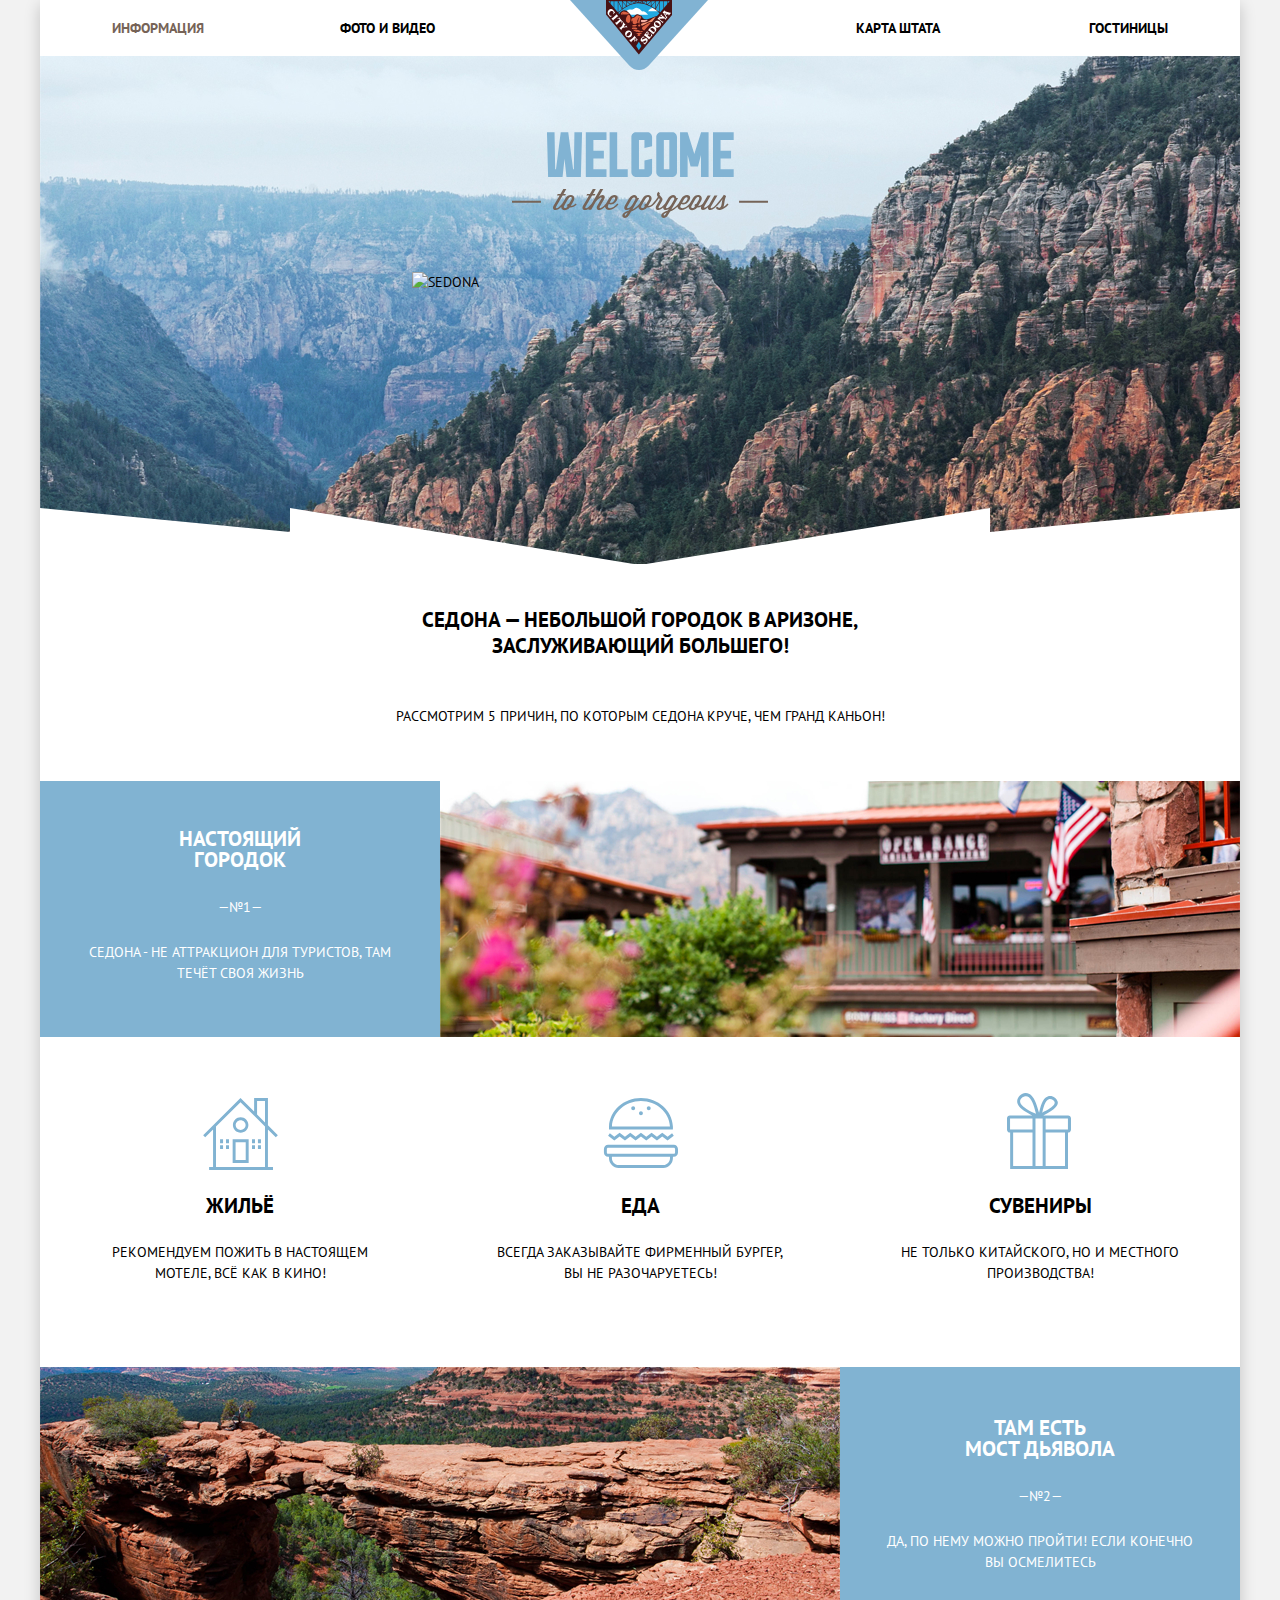
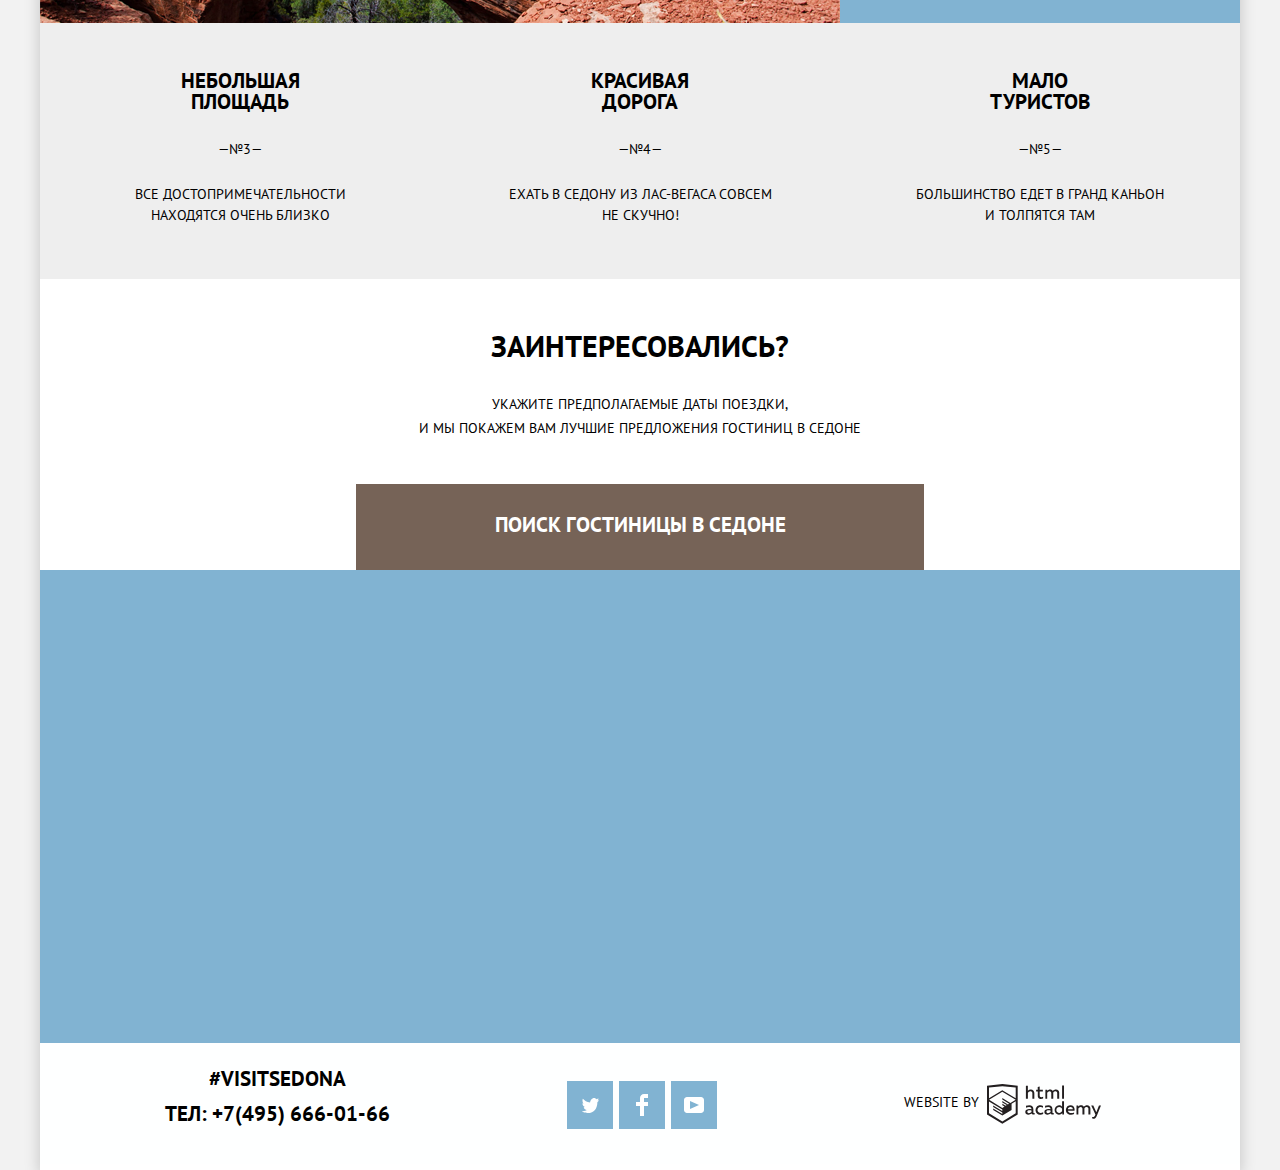
==== commit 49cdcb58: "Проект Седона v.3.01" ====
--- a/index.html
+++ b/index.html
@@ -32,7 +32,7 @@
     <section class="welcome-sedona">
       <img src="img/welcome.svg" class="welcome-img" width="188" height="88" alt="Welcome">
       <img src="img/welcome-to-the-gorgeous.svg" class="welcome-img" width="256" height="29" alt="To the gorgeous">
-      <img src="img/SEDONA.svg" class="welcome-img" width="457" height="213" alt="SEDONA">
+      <img src="img/sedona.svg" class="welcome-img" width="457" height="213" alt="SEDONA">
       <h2 class="welcome-sedona-heading heading visually-hidden">Welcome-sedona</h2>
     </section>
 
--- a/css/style-optimized.css
+++ b/css/style-optimized.css
@@ -1,2 +1,2 @@
 
-@font-face{font-family:'PT Sans';font-style:normal;font-weight:400;src:url(../fonts/pt-sans-v11-latin_cyrillic-regular.eot);src:local('PT Sans'),local('PTSans-Regular'),url(../fonts/pt-sans-v11-latin_cyrillic-regular.eot?#iefix) format('embedded-opentype'),url(../fonts/pt-sans-v11-latin_cyrillic-regular.woff2) format('woff2'),url(../fonts/pt-sans-v11-latin_cyrillic-regular.woff) format('woff'),url(../fonts/pt-sans-v11-latin_cyrillic-regular.ttf) format('truetype'),url(../fonts/pt-sans-v11-latin_cyrillic-regular.svg#PTSans) format('svg')}@font-face{font-family:'PT Sans';font-style:normal;font-weight:700;src:url(../fonts/pt-sans-v11-latin_cyrillic-700.eot);src:local('PT Sans Bold'),local('PTSans-Bold'),url(../fonts/pt-sans-v11-latin_cyrillic-700.eot?#iefix) format('embedded-opentype'),url(../fonts/pt-sans-v11-latin_cyrillic-700.woff2) format('woff2'),url(../fonts/pt-sans-v11-latin_cyrillic-700.woff) format('woff'),url(../fonts/pt-sans-v11-latin_cyrillic-700.ttf) format('truetype'),url(../fonts/pt-sans-v11-latin_cyrillic-700.svg#PTSans) format('svg')}:root{--basic-white:#fff;--main-color:#000;--additional-black:#333;--basic-blue:#81B3D2;--basic-grey:#eeeeee;--footer-background:rgba(255, 255, 255, 0.9);--forms-background:#F2F2F2;--button-brown-color:#766357;--button-brown-hover:#604E43;--button-brown-active:#503E33;--button-active-color:rgba(255, 255, 255, 0.3);--button-grey-color:#cacaca;--deeper-blue:#669EC0;--deep-blue:#5496BD;--copyright-logo-active:#BDBBBC;--bottom-borders:#e5e5e5;--deeper-grey:#ebebeb;--white-opacity0-3:rgba(255, 255, 255, 0.3);--black-opacity0-3:rgba(0, 0, 0, 0.3);--main-page-shadow:rgba(0, 1, 1, 0.2)}.page{background-color:var(--forms-background);height:100%}.page-body{width:1200px;margin:0 auto;padding:0;font-family:"PT Sans",sans-serif;font-style:normal;font-weight:400;font-size:14px;line-height:21px;color:var(--main-black);text-transform:uppercase;background-color:var(--basic-white);min-height:100%;position:relative;box-shadow:0 5px 15px var(--main-page-shadow)}a{text-decoration:none;color:var(--main-color)}img{max-width:100%;height:auto}.button{color:var(--basic-white)}button,button:active,button:focus{outline:0;text-transform:uppercase}.list{list-style:none;margin:0;padding:0}.heading{margin:0;padding:0}.visually-hidden{position:absolute;width:1px;height:1px;margin:-1px;border:0;padding:0;white-space:nowrap;clip-path:inset(100%);clip:rect(0 0 0 0);overflow:hidden}.main-header{min-height:56px;text-align:center}.main-navigation{font-style:normal;font-weight:700;font-size:14px;line-height:26px;background-color:transparent;padding:0 72px}.site-navigation{list-style:none;display:flex;justify-content:space-between;flex-wrap:wrap;margin-top:0;padding:0}.site-navigation-item .site-navigation-item-path:not(.active):focus,.site-navigation-item .site-navigation-item-path:not(.active):hover{color:var(--basic-blue)}.site-navigation-item:not(:first-child) .site-navigation-item-path:active{color:var(--button-grey-color)}.site-navigation .active{color:var(--button-brown-color)}.site-navigation-item:not(:nth-child(3)){padding-top:15px;padding-bottom:15px}.site-navigation-item:first-child{padding-right:134px}.site-navigation-item:nth-child(2){padding-right:133px}.site-navigation-item:nth-child(3),.site-navigation-item:nth-child(4){padding-right:147px}.main-header-logo{position:relative;z-index:1}.container{background-color:transparent;width:100%;margin-top:-22px}.welcome-sedona{position:relative;display:flex;flex-direction:column;height:509px;background:url(../img/background-photo-main-page.jpg) var(--basic-blue) no-repeat}.welcome-sedona-heading{order:-1}.welcome-sedona .welcome-img{display:block;margin:0 auto;margin-bottom:80px}.welcome-sedona .welcome-img:first-child{margin-top:76.35px;margin-bottom:11px}.welcome-sedona .welcome-img:nth-child(2){margin-bottom:auto}.welcome-sedona .welcome-img:last-child{margin-left:auto;margin-right:auto;margin-bottom:80.76px}.welcome-sedona::after{position:absolute;content:"";left:0;bottom:0;width:100%;height:57px;background:url(../img/main-page-image-shape-bottom.svg) no-repeat;z-index:2}.advantages,.interested{font-style:normal;font-weight:400;font-size:14px;line-height:21px}.interested{text-align:center;min-height:291px}.advantages-title{font-style:normal;font-weight:700;line-height:26px;font-size:21px;text-align:center}.advantages-block-title{min-height:216px;display:flex;flex-direction:column;justify-content:space-between}.block-title{font-weight:700;font-size:21px;line-height:26px;padding-top:42px}.heading-additional-text{font-weight:400;font-size:14px;margin-bottom:52px}.advantage1,.advantage2{color:var(--basic-white);background-color:var(--basic-blue);display:flex;min-height:256px}.advs-subcontainer{min-width:400px;text-align:center}.advs-subcontainer:first-child{padding-top:47px}.advs-subcontainer:last-child{padding-top:50px}.advs-subcontainer-title{margin:0}.number{display:inline-block;margin:0;padding:0;margin-top:27px;margin-bottom:10px}.advantages-stuff{min-height:330px;text-align:center;padding-top:61px;box-sizing:border-box}.advantages-stuff-list{min-height:100%;display:grid;grid-template-columns:1fr 1fr 1fr}.advantages-stuff-list-item{min-height:100%;position:relative}.advantages-stuff-title{margin-top:97px;margin-bottom:26px}.advantages-stuff-list-item:before{content:"";position:absolute;background-position:50%;background-repeat:no-repeat}.advantages-stuff-list-item:first-child:before{width:75px;height:72px;background-image:url(../img/house-icon.svg);left:163px}.advantages-stuff-list-item:nth-child(2):before{width:75px;height:70px;background-image:url(../img/food-icon.svg);left:163px}.advantages-stuff-list-item:last-child:before{width:64px;height:77px;background-image:url(../img/souvenir-icon.svg);top:-6px;left:167px}.advantages3-5{background-color:var(--basic-grey);padding-top:47px;box-sizing:border-box;min-height:256px;text-align:center}.advantages3-5-list{display:grid;grid-template-columns:1fr 1fr 1fr}.advantages-reasons{line-height:21px}.adv-picture{background-color:var(--basic-blue)}.interested{margin:0 auto;display:flex;flex-direction:column;text-align:center;min-height:291px;justify-content:space-between}.interested-title{font-style:normal;font-weight:700;font-size:30px;line-height:24px;margin-top:55px;margin-bottom:20px}.interested-main-text{margin-bottom:auto;line-height:24px}.interested-button-search{background-color:var(--button-brown-color);font-style:normal;font-weight:700;font-size:21px;line-height:26px;border:none;width:568px;min-height:86px;align-self:center;padding-top:28px;box-sizing:border-box}.interested-button-search:focus,.interested-button-search:hover{background-color:var(--button-brown-hover)}.interested-button-search:active{background-color:var(--button-brown-active);color:var(--button-active-color)}.hotel-search-form{width:568px;min-height:395px;box-sizing:border-box;padding:55px;background:var(--basic-white);box-shadow:0 7px 15px rgba(0,1,1,.15);margin:0 auto;display:flex;flex-wrap:wrap;flex-direction:column}.hotel-search-form .input-value{display:flex;align-items:center;justify-content:space-between}.hotel-search-form,.hotel-search-form .input{text-transform:uppercase;font-style:normal;font-weight:700;font-size:14px;line-height:26px}.hotel-search-form .input{background-color:var(--forms-background);border:none;padding:6px 9px;height:38px;box-sizing:border-box;outline:0;width:100%}.form-arrival-date-block,.form-departure-date-block{margin-bottom:30px}.age-block{display:flex;justify-content:space-between;margin-bottom:54px}.date-block{width:346px;position:relative}.form-date+.icon-block{display:inline-block;position:absolute;top:7px;right:9px;width:21px;height:23px;background-image:url(../img/search-form-calendar-icon.svg);background-repeat:no-repeat;background-position:50%}.form-date:focus+.icon-block,.form-date:hover+.icon-block{background-image:url(../img/calendar-hover.svg)}.form-date:active+.icon-block{background-image:url(../img/calendar-active.svg)}.form-arrival-date-block,.form-departure-date-block{display:flex;justify-content:space-between}.form-age{text-align:center;padding:0;margin:0;width:100%}.form-age-block{width:114px;position:relative}.form-age-block .button-minus,.form-age-block .button-plus{position:absolute;border:none;background-color:none;outline:0;cursor:pointer}.button-minus{background:url(../img/search-form-minus-icon.svg) 50% no-repeat;top:14px;left:14px;width:11px;height:11px}.button-plus{background:url(../img/search-form-plus-icon.svg) 50% no-repeat;top:14px;right:14px;width:11px;height:11px}.button-minus:focus,.button-minus:hover{background-image:url(../img/minus-hover.svg)}.button-minus:active{background-image:url(../img/minus-active.svg)}.button-plus:focus,.button-plus:hover{background-image:url(../img/plus-hover.svg)}.button-plus:active{background-image:url(../img/plus-active.svg)}.hotel-search-block{position:relative}.hotel-search-form{position:absolute;top:0;left:315px}.hotel-search-form .input:not(.button-find):focus,.hotel-search-form .input:not(.button-find):hover{background-color:var(--deeper-grey)}.hotel-search-form .input:not(.button-find):active{background-color:var(--basic-white);border:2px solid var(--forms-background)}.hotel-search-form .button-find:focus,.hotel-search-form .button-find:hover{background-color:var(--deeper-blue)}.hotel-search-form .button-find{min-height:58px;font-style:normal;font-weight:700;font-size:21px;line-height:26px;background-color:var(--basic-blue);outline:0;color:var(--basic-white)}.hotel-search-form .button-find:hover .hotel-search-form .button-find:focus{background-color:var(--deeper-blue)}.hotel-search-form .button-find:active{background-color:var(--deep-blue);color:var(--button-active-color)}.sedona-map{height:594px;background-color:var(--basic-blue)}.main-footer{background-color:var(--footer-background)}.main-page-footer{position:absolute;bottom:0;left:0;width:1200px}.footer-contacts{font-style:normal;font-weight:700;font-size:21px;line-height:26px;background-color:inherit;box-sizing:border-box;min-height:127px;text-align:center;display:flex;justify-content:space-between;align-items:center;padding-left:125px;padding-right:138px}.footer-contacts-hotels-page{padding-top:5px}.contacts{min-height:61px;display:flex;flex-direction:column;justify-content:space-between;padding-bottom:20px}.contacts-call-us,.contacts-visit-us{margin:0;padding:0}.socials-list{list-style:none;display:flex;padding:0;margin-top:-3px;margin-left:-10px}.social-button{width:46px;height:48px}.social-list-item:not(:last-child){margin-right:6px}.social-button{display:inline-block}.social-button-tw{background:var(--basic-blue) url(../img/twitter.svg) 50% no-repeat}.social-button-fb{background:var(--basic-blue) url(../img/fb-icon.svg) 50% no-repeat}.social-button-yt{background:var(--basic-blue) url(../img/youtube-icon.svg) 50% no-repeat}.social-button:focus,.social-button:hover{background-color:var(--deeper-blue)}.social-button:active{background-color:var(--deep-blue)}.social-button-tw:active{background-image:url(../img/twitter-active.svg)}.social-button-fb:active{background-image:url(../img/fb-active.svg)}.social-button-yt:active{background-image:url(../img/youtube-active.svg)}.copyright{font-style:normal;font-weight:400;font-size:14px;line-height:26px;text-align:center;margin-top:-10px}.copyright-logo{padding-right:123px;position:relative}.copyright-logo::after{content:"";width:115px;height:41px;position:absolute;top:-10px;right:0;background-image:url(../img/logo-htmlacademy.svg);background-position:0 0;background-repeat:no-repeat}.copyright-logo:focus::after,.copyright-logo:hover::after{background-image:url(../img/logo-htmlacademy-hover.svg)}.copyright-logo:active::after{background-image:url(../img/logo-htmlacademy-active.svg)}.hidden-headings{display:none}.hotel-page-filters{background:url(../img/catalog-filter-background.png) var(--basic-blue) no-repeat 50%;min-height:217px;box-sizing:border-box;padding:27px 73px 31px 72px;padding-bottom:0;display:flex;flex-wrap:wrap;justify-content:space-between;margin-top:-23px}.checkbox-fildset-group{min-width:390px;display:flex;justify-content:space-between;flex-wrap:wrap}.infrastructure{width:135px}.hotel-page-filters .checkbox-sector-name{font-weight:700;font-size:16px;line-height:21px}.checkbox-sector-name{margin-bottom:25px}.checkbox-list-item{margin-bottom:25px;position:relative}.checkbox-list-item:last-child{margin-bottom:0}.checkbox+.checkbox-icon{position:absolute;top:0;left:0;width:23px;height:23px;background-image:url(../img/checkbox-off.svg);background-position:50%;background-position:no-repeat;cursor:pointer}.checkbox:checked+.checkbox-icon{width:27px;height:23px;background-image:url(../img/checkbox-on.svg);background-position:50%;background-position:no-repeat}.checkbox:not(:checked).blocked-checkbox{background-image:url(../img/checkbox-off-blocked.svg)}.checkbox:checked.blocked-checkbox{background-image:url(../img/checkbox-on-blocked.svg)}.checkbox-value{cursor:pointer;display:block;padding-left:40px;position:relative}.price-group{width:317px;display:flex;flex-direction:column}.price-group .checkbox-sector-name{margin-bottom:10.5px}.price-controls{width:317px;border:2px solid var(--basic-white);box-sizing:border-box;border-radius:2px;padding:7px 50px 7px 57px;display:flex;justify-content:space-between;flex-wrap:wrap;background-image:url(../img/slit-figure-price-form.svg);background-position:50%;background-repeat:no-repeat;min-height:36px}.price-controls .price-value{margin-left:5px}.filter-controls{width:316px;position:relative;margin-top:21px}.from,.to{margin-left:10px}.scale{width:100%;height:2px;background:var(--white-opacity0-3);position:relative}.bar{width:248px;height:100%;background-color:var(--basic-white);position:absolute;left:14px}.toggle{position:absolute;width:19px;height:21px;top:-10px;left:1px;background:url(../img/range-filter-button.svg) 50% no-repeat}.toggle:focus,.toggle:hover{transform:scale(1.2)}.toggle-max{left:253px}.show-results-button{width:137px;min-height:36px;box-sizing:border-box;padding:7px 36px;background-color:inherit;text-align:center;font-size:14px;line-height:21px;border:2px solid var(--basic-white);border-radius:2px;text-transform:uppercase;color:var(--basic-white);margin-top:33px;margin-left:-10px;align-self:center;outline:0}.show-results-button:focus,.show-results-button:hover{background-color:var(--basic-white);color:var(--main-color)}.hotel-page-filters .checkboxs-block{font-style:normal;font-weight:400;font-size:14px;line-height:21px;color:var(--basic-white);border:none;margin:0;padding:0}.main-catalog{font-style:normal;font-weight:400;font-size:12px;line-height:18px}.hotel,.sort-container{padding-left:73px;padding-right:73px;border-bottom:1px solid var(--bottom-borders)}.hotel{position:relative;z-index:1}.sort-container{display:flex;justify-content:space-between;min-height:86px;align-items:center}.sort{font-style:normal;font-weight:400;font-size:12px;line-height:18px;margin-top:-3px}.sort-buttons-block{display:flex;margin-right:auto;width:517px;align-items:center;justify-content:space-between;flex-wrap:wrap}.sort-list{display:flex;flex-wrap:wrap}.sort-list-item:not(:last-child){margin-right:32px}.item-change{display:flex;flex-wrap:wrap}.sort-button{background:0 0;border:none;padding:0}.sort-button{color:var(--black-opacity0-3);border-bottom:1px dashed var(--basic-blue)}.sort-button:focus,.sort-button:hover{color:var(--basic-blue)}.sort-button:active{color:var(--main-color);border:none}.sort-button.active,.sort-button.active:active,.sort-button.active:hover{color:var(--basic-blue);border:none}.item-change-button{width:11px;min-height:10px;background:0 0;border:none}.item-change-button-previous{background:url(../img/icon-up-dir-normal.svg) 50% no-repeat}.item-change-button-next{margin-left:12px;background:url(../img/icon-down-dir-normal.svg) 50% no-repeat}.item-change-button-previous:focus,.item-change-button-previous:hover{background:url(../img/icon-up-dir-hover.svg) 50% no-repeat}.item-change-button-next:focus,.item-change-button-next:hover{background:url(../img/icon-down-dir-hover.svg) 50% no-repeat}.item-change-button-previous.active-button,.item-change-button-previous:active{background:url(../img/icon-up-dir-active.svg) 50% no-repeat;border:none}.item-change-button-next.active-button,.item-change-button-next:active{background:url(../img/icon-down-dir-active.svg) 50% no-repeat;border:none}.hotel-name-block,.results{font-weight:700;font-size:21px;line-height:26px}.results-value{display:inline-block;margin-left:5px;margin-right:5px}.hotel-name{font-style:normal;font-weight:700;font-size:21px;line-height:26px;margin-top:-5px}.hotels-list{display:flex;flex-direction:column}.hotel{box-sizing:border-box;min-height:150px;padding:30px 73px;display:flex}.hotel-picture{width:135px;height:90px;margin-right:30px;background-color:var(--basic-blue)}.hotels-main-info-containter{width:258px;display:flex;flex-wrap:wrap;flex-direction:column;justify-content:space-between}.info{display:flex;flex-wrap:wrap;text-align:left;font-style:normal;font-weight:400;font-size:14px;line-height:21px;margin-top:-5px}.info .hotel-price,.info .hotel-type{display:inline-block;width:115px;margin:0}.hotel-buttons{display:flex;flex-wrap:wrap;font-style:normal;font-weight:700;font-size:14px;line-height:21px}.hotel-buttons .button{display:flex;align-items:center;flex-wrap:wrap;justify-content:center}.rating-container{display:flex;flex-wrap:wrap;justify-content:space-between;margin-left:auto;flex-direction:column;align-items:flex-end}.star-list{display:flex;flex-wrap:wrap}.star-list-item{width:18px;height:17px;background:url(../img/star.svg) no-repeat 50% 50%;margin-left:6px}.rating{width:110px;padding:3px 0 3px 15px;box-sizing:border-box;text-align:center;margin:0;font-style:normal;font-weight:400;font-size:14px;line-height:21px;text-align:left}.hotel-name:focus,.hotel-name:hover{color:var(--basic-blue)}.hotel-name:active{color:var(--black-opacity0-3)}.more-info{display:inline-block;text-align:center;width:110px;min-height:27px;background-color:var(--basic-blue);font-weight:700;margin-right:6px}.more-info:focus,.more-info:hover{background-color:var(--deeper-blue)}.more-info:active{background-color:var(--deep-blue)}.reservation{display:inline-block;text-align:center;width:142px;min-height:27px;background-color:var(--button-brown-color);font-weight:700}.reservation:focus,.reservation:hover{background-color:var(--button-brown-hover)}.reservation:active{background-color:var(--button-brown-active)}.button:active{color:var(--button-active-color)}.rating{background-color:var(--forms-background)}.modal-show{animation:bounce .6s}.modal-error{animation:shake .6s}@keyframes bounce{0%{transform:translateY(-2000px)}70%{transform:translateY(30px)}90%{transform:translateY(-10px)}100%{transform:translateY(0)}}@keyframes shake{0%,100%{transform:translateX(0)}10%,30%,50%,70%,90%{transform:translateX(-10px)}20%,40%,60%,80%{transform:translateX(10px)}}+@font-face{font-family:'PT Sans';font-style:normal;font-weight:400;src:url(../fonts/pt-sans-v11-latin_cyrillic-regular.eot);src:local('PT Sans'),local('PTSans-Regular'),url(../fonts/pt-sans-v11-latin_cyrillic-regular.eot?#iefix) format('embedded-opentype'),url(../fonts/pt-sans-v11-latin_cyrillic-regular.woff2) format('woff2'),url(../fonts/pt-sans-v11-latin_cyrillic-regular.woff) format('woff'),url(../fonts/pt-sans-v11-latin_cyrillic-regular.ttf) format('truetype'),url(../fonts/pt-sans-v11-latin_cyrillic-regular.svg#PTSans) format('svg')}@font-face{font-family:'PT Sans';font-style:normal;font-weight:700;src:url(../fonts/pt-sans-v11-latin_cyrillic-700.eot);src:local('PT Sans Bold'),local('PTSans-Bold'),url(../fonts/pt-sans-v11-latin_cyrillic-700.eot?#iefix) format('embedded-opentype'),url(../fonts/pt-sans-v11-latin_cyrillic-700.woff2) format('woff2'),url(../fonts/pt-sans-v11-latin_cyrillic-700.woff) format('woff'),url(../fonts/pt-sans-v11-latin_cyrillic-700.ttf) format('truetype'),url(../fonts/pt-sans-v11-latin_cyrillic-700.svg#PTSans) format('svg')}:root{--basic-white:#fff;--main-color:#000;--additional-black:#333;--basic-blue:#81B3D2;--basic-grey:#eeeeee;--footer-background:rgba(255, 255, 255, 0.9);--forms-background:#F2F2F2;--button-brown-color:#766357;--button-brown-hover:#604E43;--button-brown-active:#503E33;--button-active-color:rgba(255, 255, 255, 0.3);--button-grey-color:#cacaca;--deeper-blue:#669EC0;--deep-blue:#5496BD;--copyright-logo-active:#BDBBBC;--bottom-borders:#e5e5e5;--deeper-grey:#ebebeb;--white-opacity0-3:rgba(255, 255, 255, 0.3);--black-opacity0-3:rgba(0, 0, 0, 0.3);--main-page-shadow:rgba(0, 1, 1, 0.2)}.page{background-color:var(--forms-background);height:100%}.page-body{width:1200px;margin:0 auto;padding:0;font-family:"PT Sans",sans-serif;font-style:normal;font-weight:400;font-size:14px;line-height:21px;color:var(--main-black);text-transform:uppercase;background-color:var(--basic-white);min-height:100%;position:relative;box-shadow:0 5px 15px var(--main-page-shadow)}a{text-decoration:none;color:var(--main-color)}img{max-width:100%;height:auto}.button{color:var(--basic-white)}button,button:active,button:focus{outline:0;text-transform:uppercase}.list{list-style:none;margin:0;padding:0}.heading{margin:0;padding:0}.visually-hidden{position:absolute;width:1px;height:1px;margin:-1px;border:0;padding:0;white-space:nowrap;clip-path:inset(100%);clip:rect(0 0 0 0);overflow:hidden}.main-header{min-height:56px;text-align:center}.main-navigation{font-style:normal;font-weight:700;font-size:14px;line-height:26px;background-color:transparent;padding:0 72px}.site-navigation{list-style:none;display:flex;justify-content:space-between;flex-wrap:wrap;margin-top:0;padding:0}.site-navigation-item .site-navigation-item-path:not(.active):focus,.site-navigation-item .site-navigation-item-path:not(.active):hover{color:var(--basic-blue)}.site-navigation-item:not(:first-child) .site-navigation-item-path:active{color:var(--button-grey-color)}.site-navigation .active{color:var(--button-brown-color)}.site-navigation-item:not(:nth-child(3)){padding-top:15px;padding-bottom:15px}.site-navigation-item:first-child{padding-right:134px}.site-navigation-item:nth-child(2){padding-right:133px}.site-navigation-item:nth-child(3),.site-navigation-item:nth-child(4){padding-right:147px}.main-header-logo{position:relative;z-index:1}.container{background-color:transparent;width:100%;margin-top:-22px}.welcome-sedona{position:relative;display:flex;flex-direction:column;height:509px;background:url(../img/background-photo-main-page.jpg) var(--basic-blue) no-repeat}.welcome-sedona-heading{order:-1}.welcome-sedona .welcome-img{display:block;margin:0 auto;margin-bottom:80px}.welcome-sedona .welcome-img:first-child{margin-top:76.35px;margin-bottom:11px}.welcome-sedona .welcome-img:nth-child(2){margin-bottom:auto}.welcome-sedona .welcome-img:last-child{margin-left:auto;margin-right:auto;margin-bottom:80.76px}.welcome-sedona::after{position:absolute;content:"";left:0;bottom:0;width:100%;height:57px;background:url(../img/main-page-image-shape-bottom.svg) no-repeat;z-index:2}.advantages,.interested{font-style:normal;font-weight:400;font-size:14px;line-height:21px}.interested{text-align:center;min-height:291px}.advantages-title{font-style:normal;font-weight:700;line-height:26px;font-size:21px;text-align:center}.advantages-block-title{min-height:216px;display:flex;flex-direction:column;justify-content:space-between}.block-title{font-weight:700;font-size:21px;line-height:26px;padding-top:42px}.heading-additional-text{font-weight:400;font-size:14px;margin-bottom:52px}.advantage1,.advantage2{color:var(--basic-white);background-color:var(--basic-blue);display:flex;min-height:256px}.advs-subcontainer{min-width:400px;text-align:center}.advs-subcontainer:first-child{padding-top:47px}.advs-subcontainer:last-child{padding-top:50px}.advs-subcontainer-title{margin:0}.number{display:inline-block;vertical-align:top;margin:0;padding:0;margin-top:27px;margin-bottom:10px}.advantages-stuff{min-height:330px;text-align:center;padding-top:61px;box-sizing:border-box}.advantages-stuff-list{min-height:100%;display:grid;grid-template-columns:1fr 1fr 1fr}.advantages-stuff-list-item{min-height:100%;position:relative}.advantages-stuff-title{margin-top:97px;margin-bottom:26px}.advantages-stuff-list-item:before{content:"";position:absolute;background-position:50%;background-repeat:no-repeat}.advantages-stuff-list-item:first-child:before{width:75px;height:72px;background-image:url(../img/house-icon.svg);left:163px}.advantages-stuff-list-item:nth-child(2):before{width:75px;height:70px;background-image:url(../img/food-icon.svg);left:163px}.advantages-stuff-list-item:last-child:before{width:64px;height:77px;background-image:url(../img/souvenir-icon.svg);top:-6px;left:167px}.advantages3-5{background-color:var(--basic-grey);padding-top:47px;box-sizing:border-box;min-height:256px;text-align:center}.advantages3-5-list{display:grid;grid-template-columns:1fr 1fr 1fr}.advantages-reasons{line-height:21px}.adv-picture{background-color:var(--basic-blue)}.interested{margin:0 auto;display:flex;flex-direction:column;text-align:center;min-height:291px;justify-content:space-between}.interested-title{font-style:normal;font-weight:700;font-size:30px;line-height:24px;margin-top:55px;margin-bottom:20px}.interested-main-text{margin-bottom:auto;line-height:24px}.interested-button-search{background-color:var(--button-brown-color);font-style:normal;font-weight:700;font-size:21px;line-height:26px;border:none;width:568px;min-height:86px;align-self:center;padding-top:28px;box-sizing:border-box}.interested-button-search:focus,.interested-button-search:hover{background-color:var(--button-brown-hover)}.interested-button-search:active{background-color:var(--button-brown-active);color:var(--button-active-color)}.hotel-search-form{width:568px;min-height:395px;box-sizing:border-box;padding:55px;background:var(--basic-white);box-shadow:0 7px 15px rgba(0,1,1,.15);margin:0 auto;display:flex;flex-wrap:wrap;flex-direction:column}.hotel-search-form .input-value{display:flex;align-items:center;justify-content:space-between}.hotel-search-form,.hotel-search-form .input{text-transform:uppercase;font-style:normal;font-weight:700;font-size:14px;line-height:26px}.hotel-search-form .input{background-color:var(--forms-background);border:none;padding:6px 9px;height:38px;box-sizing:border-box;outline:0;width:100%}.form-arrival-date-block,.form-departure-date-block{margin-bottom:30px}.age-block{display:flex;justify-content:space-between;margin-bottom:54px}.date-block{width:346px;position:relative}.form-date+.icon-block{display:inline-block;vertical-align:top;position:absolute;top:7px;right:9px;width:21px;height:23px;background-image:url(../img/search-form-calendar-icon.svg);background-repeat:no-repeat;background-position:50%}.form-date:focus+.icon-block,.form-date:hover+.icon-block{background-image:url(../img/calendar-hover.svg)}.form-date:active+.icon-block{background-image:url(../img/calendar-active.svg)}.form-arrival-date-block,.form-departure-date-block{display:flex;justify-content:space-between}.form-age{text-align:center;padding:0;margin:0;width:100%}.form-age-block{width:114px;position:relative}.form-age-block .button-minus,.form-age-block .button-plus{position:absolute;border:none;background-color:none;outline:0;cursor:pointer}.button-minus{background:url(../img/search-form-minus-icon.svg) 50% no-repeat;top:14px;left:14px;width:11px;height:11px}.button-plus{background:url(../img/search-form-plus-icon.svg) 50% no-repeat;top:14px;right:14px;width:11px;height:11px}.button-minus:focus,.button-minus:hover{background-image:url(../img/minus-hover.svg)}.button-minus:active{background-image:url(../img/minus-active.svg)}.button-plus:focus,.button-plus:hover{background-image:url(../img/plus-hover.svg)}.button-plus:active{background-image:url(../img/plus-active.svg)}.hotel-search-block{position:relative}.hotel-search-form{position:absolute;top:0;left:315px}.hotel-search-form .input:not(.button-find):focus,.hotel-search-form .input:not(.button-find):hover{background-color:var(--deeper-grey)}.hotel-search-form .input:not(.button-find):active{background-color:var(--basic-white);border:2px solid var(--forms-background)}.hotel-search-form .button-find:focus,.hotel-search-form .button-find:hover{background-color:var(--deeper-blue)}.hotel-search-form .button-find{min-height:58px;font-style:normal;font-weight:700;font-size:21px;line-height:26px;background-color:var(--basic-blue);outline:0;color:var(--basic-white)}.hotel-search-form .button-find:hover .hotel-search-form .button-find:focus{background-color:var(--deeper-blue)}.hotel-search-form .button-find:active{background-color:var(--deep-blue);color:var(--button-active-color)}.sedona-map{height:594px;background-color:var(--basic-blue)}.main-footer{background-color:var(--footer-background)}.main-page-footer{position:absolute;bottom:0;left:0;width:1200px}.footer-contacts{font-style:normal;font-weight:700;font-size:21px;line-height:26px;background-color:inherit;box-sizing:border-box;min-height:127px;text-align:center;display:flex;justify-content:space-between;align-items:center;padding-left:125px;padding-right:138px}.footer-contacts-hotels-page{padding-top:5px}.contacts{min-height:61px;display:flex;flex-direction:column;justify-content:space-between;padding-bottom:20px}.contacts-call-us,.contacts-visit-us{margin:0;padding:0}.socials-list{list-style:none;display:flex;padding:0;margin-top:-3px;margin-left:-10px}.social-button{width:46px;height:48px}.social-list-item:not(:last-child){margin-right:6px}.social-button{display:inline-block;vertical-align:top}.social-button-tw{background:var(--basic-blue) url(../img/twitter.svg) 50% no-repeat}.social-button-fb{background:var(--basic-blue) url(../img/fb-icon.svg) 50% no-repeat}.social-button-yt{background:var(--basic-blue) url(../img/youtube-icon.svg) 50% no-repeat}.social-button:focus,.social-button:hover{background-color:var(--deeper-blue)}.social-button:active{background-color:var(--deep-blue)}.social-button-tw:active{background-image:url(../img/twitter-active.svg)}.social-button-fb:active{background-image:url(../img/fb-active.svg)}.social-button-yt:active{background-image:url(../img/youtube-active.svg)}.copyright{font-style:normal;font-weight:400;font-size:14px;line-height:26px;text-align:center;margin-top:-10px}.copyright-logo{padding-right:123px;position:relative}.copyright-logo::after{content:"";width:115px;height:41px;position:absolute;top:-10px;right:0;background-image:url(../img/logo-htmlacademy.svg);background-position:0 0;background-repeat:no-repeat}.copyright-logo:focus::after,.copyright-logo:hover::after{background-image:url(../img/logo-htmlacademy-hover.svg)}.copyright-logo:active::after{background-image:url(../img/logo-htmlacademy-active.svg)}.hidden-headings{display:none}.hotel-page-filters{background:url(../img/catalog-filter-background.png) var(--basic-blue) no-repeat 50%;min-height:217px;box-sizing:border-box;padding:27px 73px 31px 72px;padding-bottom:0;display:flex;flex-wrap:wrap;justify-content:space-between;margin-top:-23px}.checkbox-fildset-group{min-width:390px;display:flex;justify-content:space-between;flex-wrap:wrap}.infrastructure{width:135px}.hotel-page-filters .checkbox-sector-name{font-weight:700;font-size:16px;line-height:21px}.checkbox-sector-name{margin-bottom:25px}.checkbox-list-item{margin-bottom:25px;position:relative}.checkbox-list-item:last-child{margin-bottom:0}.checkbox+.checkbox-icon{position:absolute;top:0;left:0;width:23px;height:23px;background-image:url(../img/checkbox-off.svg);background-position:50%;background-position:no-repeat;cursor:pointer}.checkbox:checked+.checkbox-icon{width:27px;height:23px;background-image:url(../img/checkbox-on.svg);background-position:50%;background-position:no-repeat}.checkbox:not(:checked).blocked-checkbox{background-image:url(../img/checkbox-off-blocked.svg)}.checkbox:checked.blocked-checkbox{background-image:url(../img/checkbox-on-blocked.svg)}.checkbox-value{cursor:pointer;display:block;padding-left:40px;position:relative}.price-group{width:317px;display:flex;flex-direction:column}.price-group .checkbox-sector-name{margin-bottom:10.5px}.price-controls{width:317px;border:2px solid var(--basic-white);box-sizing:border-box;border-radius:2px;padding:7px 50px 7px 57px;display:flex;justify-content:space-between;flex-wrap:wrap;background-image:url(../img/slit-figure-price-form.svg);background-position:50%;background-repeat:no-repeat;min-height:36px}.price-controls .price-value{margin-left:5px}.filter-controls{width:316px;position:relative;margin-top:21px}.from,.to{margin-left:10px}.scale{width:100%;height:2px;background:var(--white-opacity0-3);position:relative}.bar{width:248px;height:100%;background-color:var(--basic-white);position:absolute;left:14px}.toggle{position:absolute;width:19px;height:21px;top:-10px;left:1px;background:url(../img/range-filter-button.svg) 50% no-repeat}.toggle:focus,.toggle:hover{transform:scale(1.2)}.toggle-max{left:253px}.show-results-button{width:137px;min-height:36px;box-sizing:border-box;padding:7px 36px;background-color:inherit;text-align:center;font-size:14px;line-height:21px;border:2px solid var(--basic-white);border-radius:2px;text-transform:uppercase;color:var(--basic-white);margin-top:33px;margin-left:-10px;align-self:center;outline:0}.show-results-button:focus,.show-results-button:hover{background-color:var(--basic-white);color:var(--main-color)}.hotel-page-filters .checkboxs-block{font-style:normal;font-weight:400;font-size:14px;line-height:21px;color:var(--basic-white);border:none;margin:0;padding:0}.main-catalog{font-style:normal;font-weight:400;font-size:12px;line-height:18px}.hotel,.sort-container{padding-left:73px;padding-right:73px;border-bottom:1px solid var(--bottom-borders)}.hotel{position:relative;z-index:1}.sort-container{display:flex;justify-content:space-between;min-height:86px;align-items:center}.sort{font-style:normal;font-weight:400;font-size:12px;line-height:18px;margin-top:-3px}.sort-buttons-block{display:flex;margin-right:auto;width:517px;align-items:center;justify-content:space-between;flex-wrap:wrap}.sort-list{display:flex;flex-wrap:wrap}.sort-list-item:not(:last-child){margin-right:32px}.item-change{display:flex;flex-wrap:wrap}.sort-button{background:0 0;border:none;padding:0}.sort-button{color:var(--black-opacity0-3);border-bottom:1px dashed var(--basic-blue)}.sort-button:focus,.sort-button:hover{color:var(--basic-blue)}.sort-button:active{color:var(--main-color);border:none}.sort-button.active,.sort-button.active:active,.sort-button.active:hover{color:var(--basic-blue);border:none}.item-change-button{width:11px;min-height:10px;background:0 0;border:none}.item-change-button-previous{background:url(../img/icon-up-dir-normal.svg) 50% no-repeat}.item-change-button-next{margin-left:12px;background:url(../img/icon-down-dir-normal.svg) 50% no-repeat}.item-change-button-previous:focus,.item-change-button-previous:hover{background:url(../img/icon-up-dir-hover.svg) 50% no-repeat}.item-change-button-next:focus,.item-change-button-next:hover{background:url(../img/icon-down-dir-hover.svg) 50% no-repeat}.item-change-button-previous.active-button,.item-change-button-previous:active{background:url(../img/icon-up-dir-active.svg) 50% no-repeat;border:none}.item-change-button-next.active-button,.item-change-button-next:active{background:url(../img/icon-down-dir-active.svg) 50% no-repeat;border:none}.hotel-name-block,.results{font-weight:700;font-size:21px;line-height:26px}.results-value{display:inline-block;vertical-align:top;margin-left:5px;margin-right:5px}.hotel-name{font-style:normal;font-weight:700;font-size:21px;line-height:26px;margin-top:-5px}.hotels-list{display:flex;flex-direction:column}.hotel{box-sizing:border-box;min-height:150px;padding:30px 73px;display:flex}.hotel-picture{width:135px;height:90px;margin-right:30px;background-color:var(--basic-blue)}.hotels-main-info-containter{width:258px;display:flex;flex-wrap:wrap;flex-direction:column;justify-content:space-between}.info{display:flex;flex-wrap:wrap;text-align:left;font-style:normal;font-weight:400;font-size:14px;line-height:21px;margin-top:-5px}.info .hotel-price,.info .hotel-type{display:inline-block;vertical-align:top;width:115px;margin:0}.hotel-buttons{display:flex;flex-wrap:wrap;font-style:normal;font-weight:700;font-size:14px;line-height:21px}.hotel-buttons .button{display:flex;align-items:center;flex-wrap:wrap;justify-content:center}.rating-container{display:flex;flex-wrap:wrap;justify-content:space-between;margin-left:auto;flex-direction:column;align-items:flex-end}.star-list{display:flex;flex-wrap:wrap}.star-list-item{width:18px;height:17px;background:url(../img/star.svg) no-repeat 50% 50%;margin-left:6px}.rating{width:110px;padding:3px 0 3px 15px;box-sizing:border-box;text-align:center;margin:0;font-style:normal;font-weight:400;font-size:14px;line-height:21px;text-align:left}.hotel-name:focus,.hotel-name:hover{color:var(--basic-blue)}.hotel-name:active{color:var(--black-opacity0-3)}.more-info{display:inline-block;vertical-align:top;text-align:center;width:110px;min-height:27px;background-color:var(--basic-blue);font-weight:700;margin-right:6px}.more-info:focus,.more-info:hover{background-color:var(--deeper-blue)}.more-info:active{background-color:var(--deep-blue)}.reservation{display:inline-block;vertical-align:top;text-align:center;width:142px;min-height:27px;background-color:var(--button-brown-color);font-weight:700}.reservation:focus,.reservation:hover{background-color:var(--button-brown-hover)}.reservation:active{background-color:var(--button-brown-active)}.button:active{color:var(--button-active-color)}.rating{background-color:var(--forms-background)}.modal-show{animation:bounce .6s}.modal-error{animation:shake .6s}@keyframes bounce{0%{transform:translateY(-2000px)}70%{transform:translateY(30px)}90%{transform:translateY(-10px)}100%{transform:translateY(0)}}@keyframes shake{0%,100%{transform:translateX(0)}10%,30%,50%,70%,90%{transform:translateX(-10px)}20%,40%,60%,80%{transform:translateX(10px)}}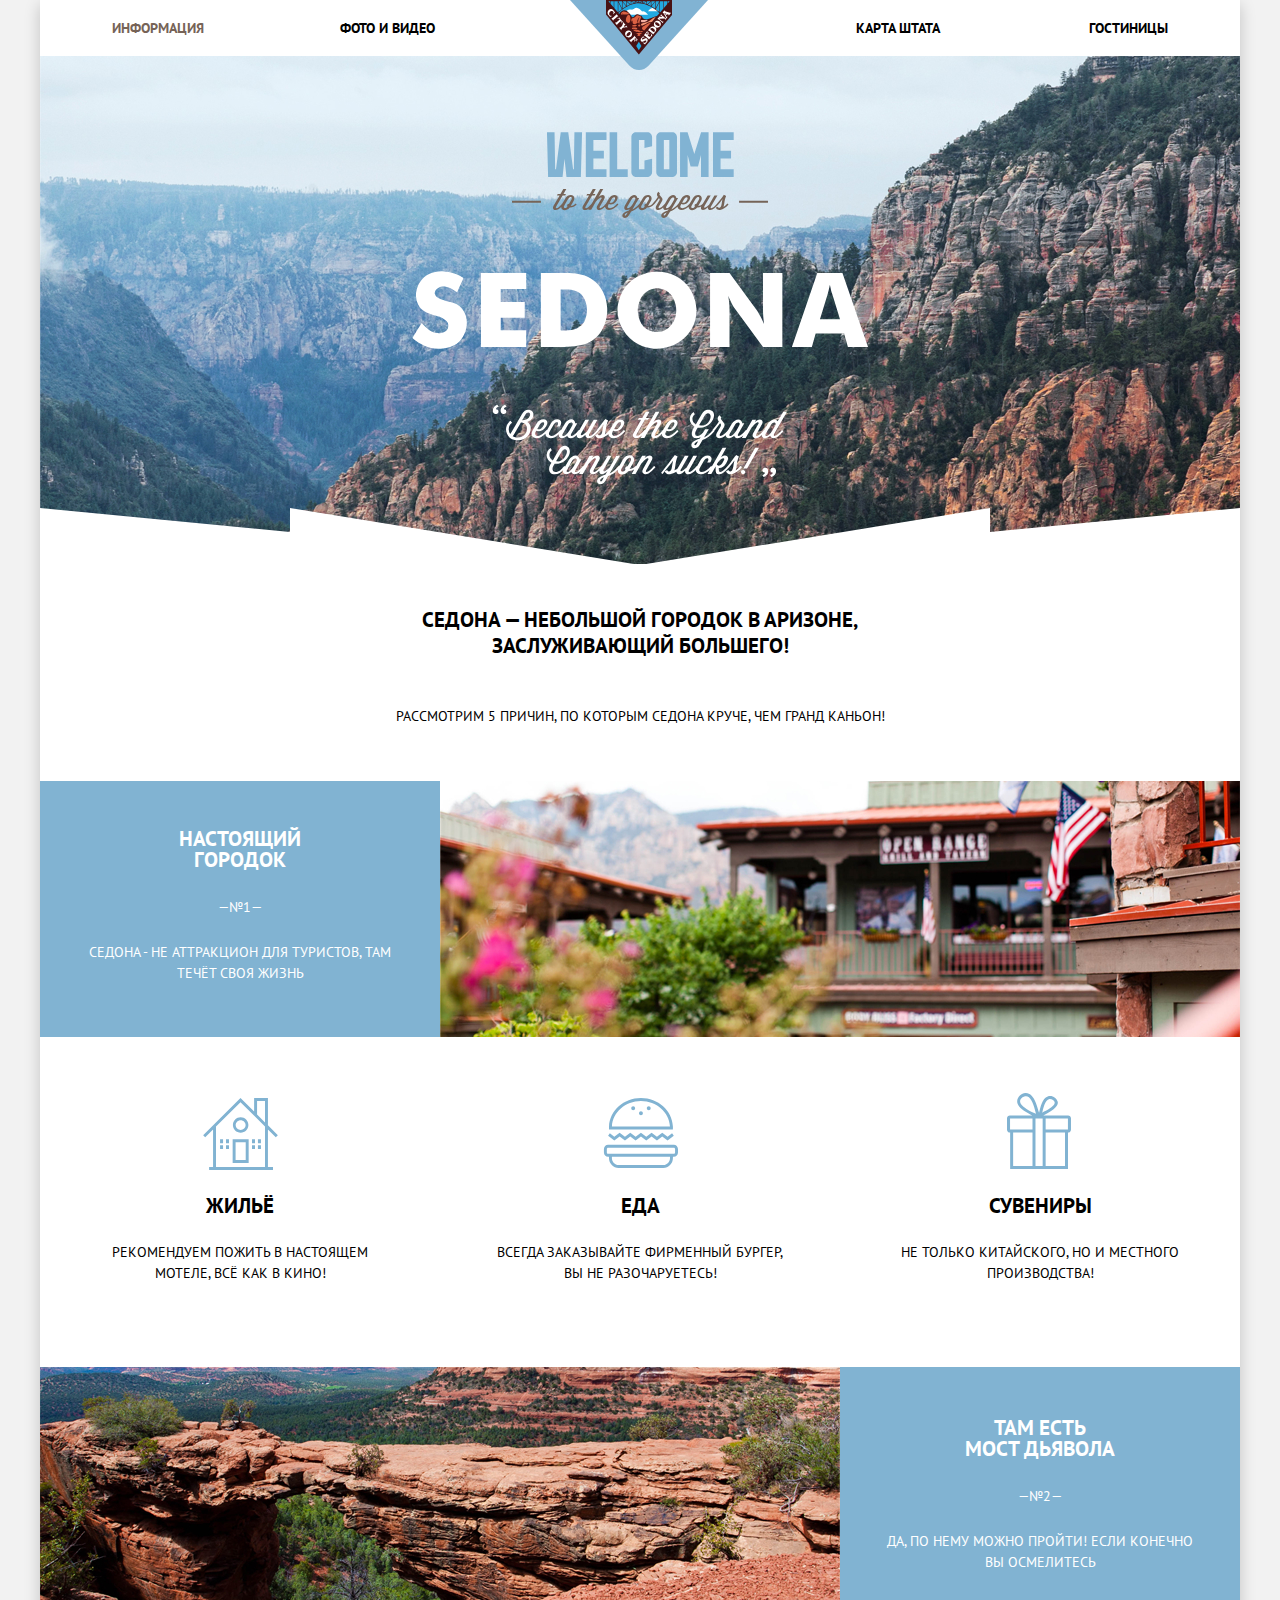
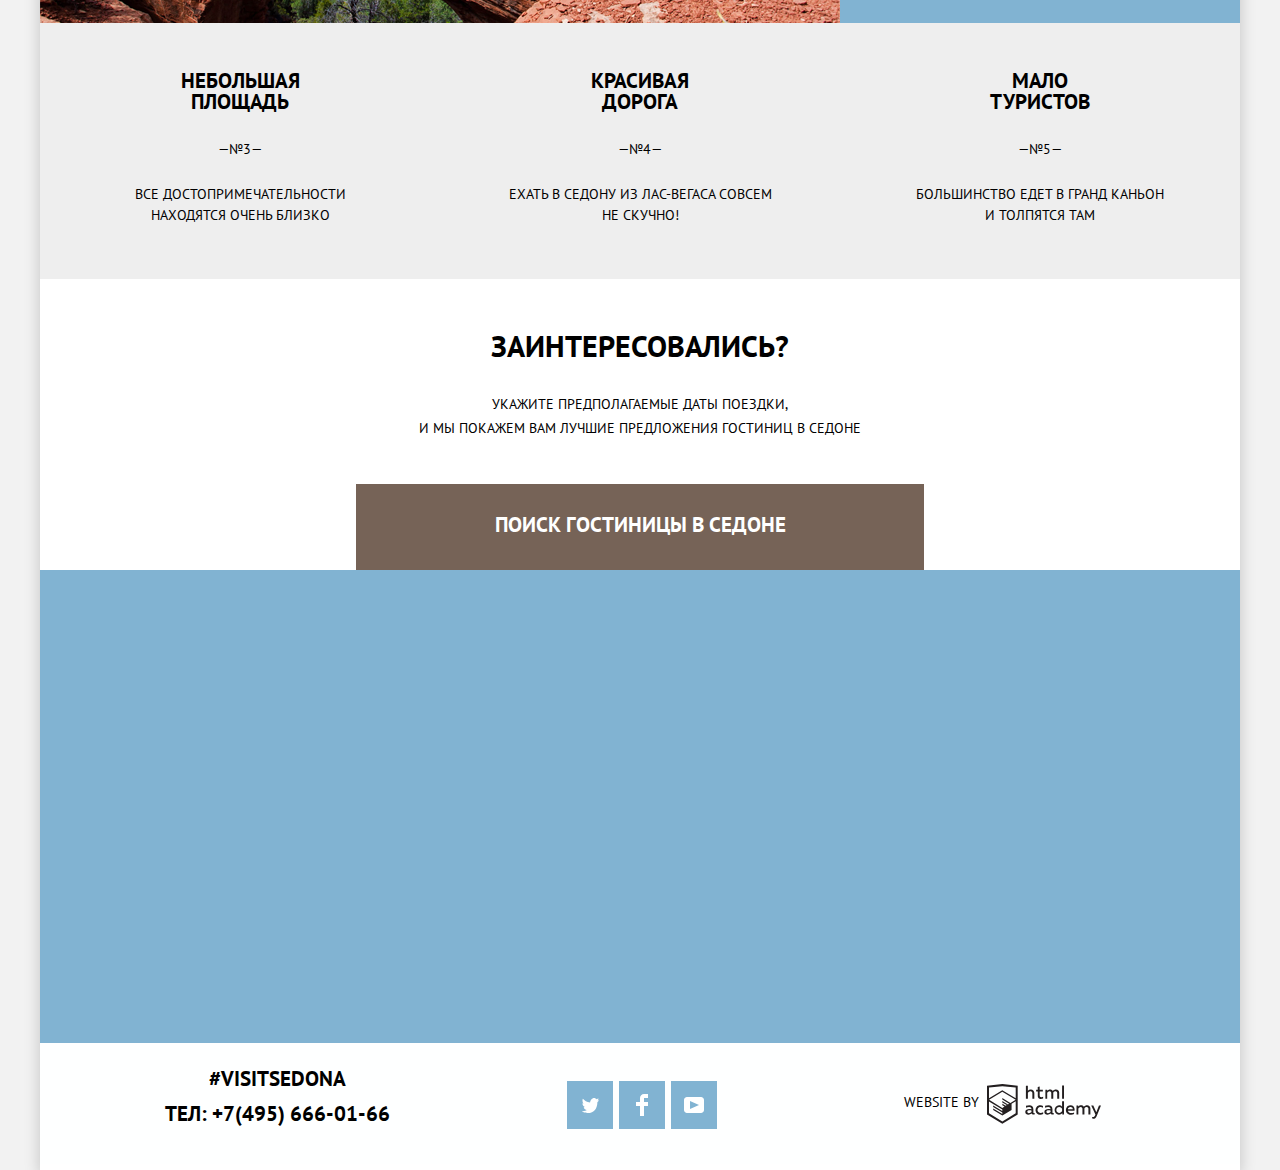
==== commit bf49e20e: "Ещё правки" ====
--- a/index.html
+++ b/index.html
@@ -9,7 +9,6 @@
 </head>
 
 <body class="page-body">
-  <!-- <p>Репозиторий создан для обучения на профессиональном онлайн‑курсе «<a href="https://htmlacademy.ru/intensive/htmlcss">HTML и CSS, уровень 1</a>».</p> -->
   <header class="main-header">
     <nav class="main-navigation">
       <ul class="site-navigation list">
@@ -32,7 +31,7 @@
     <section class="welcome-sedona">
       <img src="img/welcome.svg" class="welcome-img" width="188" height="88" alt="Welcome">
       <img src="img/welcome-to-the-gorgeous.svg" class="welcome-img" width="256" height="29" alt="To the gorgeous">
-      <img src="img/sedona.svg" class="welcome-img" width="457" height="213" alt="SEDONA">
+      <img src="img/sedona-image.svg" class="welcome-img" width="457" height="213" alt="sedona">
       <h2 class="welcome-sedona-heading heading visually-hidden">Welcome-sedona</h2>
     </section>
 
@@ -158,7 +157,7 @@
         </ul>
       </div>
       <div class="copyright">
-        <a href="https://htmlacademy.ru" class="copyright-logo" title="created by htmlacademy" aria-label="copyright">Website by</a>
+        <a href="https://htmlacademy.ru/intensive/htmlcss" class="copyright-logo" title="created by htmlacademy" aria-label="copyright">Website by</a>
       </div>
     </div>
   </footer>
--- a/css/style-optimized.css
+++ b/css/style-optimized.css
@@ -1,2 +1 @@
-
-@font-face{font-family:'PT Sans';font-style:normal;font-weight:400;src:url(../fonts/pt-sans-v11-latin_cyrillic-regular.eot);src:local('PT Sans'),local('PTSans-Regular'),url(../fonts/pt-sans-v11-latin_cyrillic-regular.eot?#iefix) format('embedded-opentype'),url(../fonts/pt-sans-v11-latin_cyrillic-regular.woff2) format('woff2'),url(../fonts/pt-sans-v11-latin_cyrillic-regular.woff) format('woff'),url(../fonts/pt-sans-v11-latin_cyrillic-regular.ttf) format('truetype'),url(../fonts/pt-sans-v11-latin_cyrillic-regular.svg#PTSans) format('svg')}@font-face{font-family:'PT Sans';font-style:normal;font-weight:700;src:url(../fonts/pt-sans-v11-latin_cyrillic-700.eot);src:local('PT Sans Bold'),local('PTSans-Bold'),url(../fonts/pt-sans-v11-latin_cyrillic-700.eot?#iefix) format('embedded-opentype'),url(../fonts/pt-sans-v11-latin_cyrillic-700.woff2) format('woff2'),url(../fonts/pt-sans-v11-latin_cyrillic-700.woff) format('woff'),url(../fonts/pt-sans-v11-latin_cyrillic-700.ttf) format('truetype'),url(../fonts/pt-sans-v11-latin_cyrillic-700.svg#PTSans) format('svg')}:root{--basic-white:#fff;--main-color:#000;--additional-black:#333;--basic-blue:#81B3D2;--basic-grey:#eeeeee;--footer-background:rgba(255, 255, 255, 0.9);--forms-background:#F2F2F2;--button-brown-color:#766357;--button-brown-hover:#604E43;--button-brown-active:#503E33;--button-active-color:rgba(255, 255, 255, 0.3);--button-grey-color:#cacaca;--deeper-blue:#669EC0;--deep-blue:#5496BD;--copyright-logo-active:#BDBBBC;--bottom-borders:#e5e5e5;--deeper-grey:#ebebeb;--white-opacity0-3:rgba(255, 255, 255, 0.3);--black-opacity0-3:rgba(0, 0, 0, 0.3);--main-page-shadow:rgba(0, 1, 1, 0.2)}.page{background-color:var(--forms-background);height:100%}.page-body{width:1200px;margin:0 auto;padding:0;font-family:"PT Sans",sans-serif;font-style:normal;font-weight:400;font-size:14px;line-height:21px;color:var(--main-black);text-transform:uppercase;background-color:var(--basic-white);min-height:100%;position:relative;box-shadow:0 5px 15px var(--main-page-shadow)}a{text-decoration:none;color:var(--main-color)}img{max-width:100%;height:auto}.button{color:var(--basic-white)}button,button:active,button:focus{outline:0;text-transform:uppercase}.list{list-style:none;margin:0;padding:0}.heading{margin:0;padding:0}.visually-hidden{position:absolute;width:1px;height:1px;margin:-1px;border:0;padding:0;white-space:nowrap;clip-path:inset(100%);clip:rect(0 0 0 0);overflow:hidden}.main-header{min-height:56px;text-align:center}.main-navigation{font-style:normal;font-weight:700;font-size:14px;line-height:26px;background-color:transparent;padding:0 72px}.site-navigation{list-style:none;display:flex;justify-content:space-between;flex-wrap:wrap;margin-top:0;padding:0}.site-navigation-item .site-navigation-item-path:not(.active):focus,.site-navigation-item .site-navigation-item-path:not(.active):hover{color:var(--basic-blue)}.site-navigation-item:not(:first-child) .site-navigation-item-path:active{color:var(--button-grey-color)}.site-navigation .active{color:var(--button-brown-color)}.site-navigation-item:not(:nth-child(3)){padding-top:15px;padding-bottom:15px}.site-navigation-item:first-child{padding-right:134px}.site-navigation-item:nth-child(2){padding-right:133px}.site-navigation-item:nth-child(3),.site-navigation-item:nth-child(4){padding-right:147px}.main-header-logo{position:relative;z-index:1}.container{background-color:transparent;width:100%;margin-top:-22px}.welcome-sedona{position:relative;display:flex;flex-direction:column;height:509px;background:url(../img/background-photo-main-page.jpg) var(--basic-blue) no-repeat}.welcome-sedona-heading{order:-1}.welcome-sedona .welcome-img{display:block;margin:0 auto;margin-bottom:80px}.welcome-sedona .welcome-img:first-child{margin-top:76.35px;margin-bottom:11px}.welcome-sedona .welcome-img:nth-child(2){margin-bottom:auto}.welcome-sedona .welcome-img:last-child{margin-left:auto;margin-right:auto;margin-bottom:80.76px}.welcome-sedona::after{position:absolute;content:"";left:0;bottom:0;width:100%;height:57px;background:url(../img/main-page-image-shape-bottom.svg) no-repeat;z-index:2}.advantages,.interested{font-style:normal;font-weight:400;font-size:14px;line-height:21px}.interested{text-align:center;min-height:291px}.advantages-title{font-style:normal;font-weight:700;line-height:26px;font-size:21px;text-align:center}.advantages-block-title{min-height:216px;display:flex;flex-direction:column;justify-content:space-between}.block-title{font-weight:700;font-size:21px;line-height:26px;padding-top:42px}.heading-additional-text{font-weight:400;font-size:14px;margin-bottom:52px}.advantage1,.advantage2{color:var(--basic-white);background-color:var(--basic-blue);display:flex;min-height:256px}.advs-subcontainer{min-width:400px;text-align:center}.advs-subcontainer:first-child{padding-top:47px}.advs-subcontainer:last-child{padding-top:50px}.advs-subcontainer-title{margin:0}.number{display:inline-block;vertical-align:top;margin:0;padding:0;margin-top:27px;margin-bottom:10px}.advantages-stuff{min-height:330px;text-align:center;padding-top:61px;box-sizing:border-box}.advantages-stuff-list{min-height:100%;display:grid;grid-template-columns:1fr 1fr 1fr}.advantages-stuff-list-item{min-height:100%;position:relative}.advantages-stuff-title{margin-top:97px;margin-bottom:26px}.advantages-stuff-list-item:before{content:"";position:absolute;background-position:50%;background-repeat:no-repeat}.advantages-stuff-list-item:first-child:before{width:75px;height:72px;background-image:url(../img/house-icon.svg);left:163px}.advantages-stuff-list-item:nth-child(2):before{width:75px;height:70px;background-image:url(../img/food-icon.svg);left:163px}.advantages-stuff-list-item:last-child:before{width:64px;height:77px;background-image:url(../img/souvenir-icon.svg);top:-6px;left:167px}.advantages3-5{background-color:var(--basic-grey);padding-top:47px;box-sizing:border-box;min-height:256px;text-align:center}.advantages3-5-list{display:grid;grid-template-columns:1fr 1fr 1fr}.advantages-reasons{line-height:21px}.adv-picture{background-color:var(--basic-blue)}.interested{margin:0 auto;display:flex;flex-direction:column;text-align:center;min-height:291px;justify-content:space-between}.interested-title{font-style:normal;font-weight:700;font-size:30px;line-height:24px;margin-top:55px;margin-bottom:20px}.interested-main-text{margin-bottom:auto;line-height:24px}.interested-button-search{background-color:var(--button-brown-color);font-style:normal;font-weight:700;font-size:21px;line-height:26px;border:none;width:568px;min-height:86px;align-self:center;padding-top:28px;box-sizing:border-box}.interested-button-search:focus,.interested-button-search:hover{background-color:var(--button-brown-hover)}.interested-button-search:active{background-color:var(--button-brown-active);color:var(--button-active-color)}.hotel-search-form{width:568px;min-height:395px;box-sizing:border-box;padding:55px;background:var(--basic-white);box-shadow:0 7px 15px rgba(0,1,1,.15);margin:0 auto;display:flex;flex-wrap:wrap;flex-direction:column}.hotel-search-form .input-value{display:flex;align-items:center;justify-content:space-between}.hotel-search-form,.hotel-search-form .input{text-transform:uppercase;font-style:normal;font-weight:700;font-size:14px;line-height:26px}.hotel-search-form .input{background-color:var(--forms-background);border:none;padding:6px 9px;height:38px;box-sizing:border-box;outline:0;width:100%}.form-arrival-date-block,.form-departure-date-block{margin-bottom:30px}.age-block{display:flex;justify-content:space-between;margin-bottom:54px}.date-block{width:346px;position:relative}.form-date+.icon-block{display:inline-block;vertical-align:top;position:absolute;top:7px;right:9px;width:21px;height:23px;background-image:url(../img/search-form-calendar-icon.svg);background-repeat:no-repeat;background-position:50%}.form-date:focus+.icon-block,.form-date:hover+.icon-block{background-image:url(../img/calendar-hover.svg)}.form-date:active+.icon-block{background-image:url(../img/calendar-active.svg)}.form-arrival-date-block,.form-departure-date-block{display:flex;justify-content:space-between}.form-age{text-align:center;padding:0;margin:0;width:100%}.form-age-block{width:114px;position:relative}.form-age-block .button-minus,.form-age-block .button-plus{position:absolute;border:none;background-color:none;outline:0;cursor:pointer}.button-minus{background:url(../img/search-form-minus-icon.svg) 50% no-repeat;top:14px;left:14px;width:11px;height:11px}.button-plus{background:url(../img/search-form-plus-icon.svg) 50% no-repeat;top:14px;right:14px;width:11px;height:11px}.button-minus:focus,.button-minus:hover{background-image:url(../img/minus-hover.svg)}.button-minus:active{background-image:url(../img/minus-active.svg)}.button-plus:focus,.button-plus:hover{background-image:url(../img/plus-hover.svg)}.button-plus:active{background-image:url(../img/plus-active.svg)}.hotel-search-block{position:relative}.hotel-search-form{position:absolute;top:0;left:315px}.hotel-search-form .input:not(.button-find):focus,.hotel-search-form .input:not(.button-find):hover{background-color:var(--deeper-grey)}.hotel-search-form .input:not(.button-find):active{background-color:var(--basic-white);border:2px solid var(--forms-background)}.hotel-search-form .button-find:focus,.hotel-search-form .button-find:hover{background-color:var(--deeper-blue)}.hotel-search-form .button-find{min-height:58px;font-style:normal;font-weight:700;font-size:21px;line-height:26px;background-color:var(--basic-blue);outline:0;color:var(--basic-white)}.hotel-search-form .button-find:hover .hotel-search-form .button-find:focus{background-color:var(--deeper-blue)}.hotel-search-form .button-find:active{background-color:var(--deep-blue);color:var(--button-active-color)}.sedona-map{height:594px;background-color:var(--basic-blue)}.main-footer{background-color:var(--footer-background)}.main-page-footer{position:absolute;bottom:0;left:0;width:1200px}.footer-contacts{font-style:normal;font-weight:700;font-size:21px;line-height:26px;background-color:inherit;box-sizing:border-box;min-height:127px;text-align:center;display:flex;justify-content:space-between;align-items:center;padding-left:125px;padding-right:138px}.footer-contacts-hotels-page{padding-top:5px}.contacts{min-height:61px;display:flex;flex-direction:column;justify-content:space-between;padding-bottom:20px}.contacts-call-us,.contacts-visit-us{margin:0;padding:0}.socials-list{list-style:none;display:flex;padding:0;margin-top:-3px;margin-left:-10px}.social-button{width:46px;height:48px}.social-list-item:not(:last-child){margin-right:6px}.social-button{display:inline-block;vertical-align:top}.social-button-tw{background:var(--basic-blue) url(../img/twitter.svg) 50% no-repeat}.social-button-fb{background:var(--basic-blue) url(../img/fb-icon.svg) 50% no-repeat}.social-button-yt{background:var(--basic-blue) url(../img/youtube-icon.svg) 50% no-repeat}.social-button:focus,.social-button:hover{background-color:var(--deeper-blue)}.social-button:active{background-color:var(--deep-blue)}.social-button-tw:active{background-image:url(../img/twitter-active.svg)}.social-button-fb:active{background-image:url(../img/fb-active.svg)}.social-button-yt:active{background-image:url(../img/youtube-active.svg)}.copyright{font-style:normal;font-weight:400;font-size:14px;line-height:26px;text-align:center;margin-top:-10px}.copyright-logo{padding-right:123px;position:relative}.copyright-logo::after{content:"";width:115px;height:41px;position:absolute;top:-10px;right:0;background-image:url(../img/logo-htmlacademy.svg);background-position:0 0;background-repeat:no-repeat}.copyright-logo:focus::after,.copyright-logo:hover::after{background-image:url(../img/logo-htmlacademy-hover.svg)}.copyright-logo:active::after{background-image:url(../img/logo-htmlacademy-active.svg)}.hidden-headings{display:none}.hotel-page-filters{background:url(../img/catalog-filter-background.png) var(--basic-blue) no-repeat 50%;min-height:217px;box-sizing:border-box;padding:27px 73px 31px 72px;padding-bottom:0;display:flex;flex-wrap:wrap;justify-content:space-between;margin-top:-23px}.checkbox-fildset-group{min-width:390px;display:flex;justify-content:space-between;flex-wrap:wrap}.infrastructure{width:135px}.hotel-page-filters .checkbox-sector-name{font-weight:700;font-size:16px;line-height:21px}.checkbox-sector-name{margin-bottom:25px}.checkbox-list-item{margin-bottom:25px;position:relative}.checkbox-list-item:last-child{margin-bottom:0}.checkbox+.checkbox-icon{position:absolute;top:0;left:0;width:23px;height:23px;background-image:url(../img/checkbox-off.svg);background-position:50%;background-position:no-repeat;cursor:pointer}.checkbox:checked+.checkbox-icon{width:27px;height:23px;background-image:url(../img/checkbox-on.svg);background-position:50%;background-position:no-repeat}.checkbox:not(:checked).blocked-checkbox{background-image:url(../img/checkbox-off-blocked.svg)}.checkbox:checked.blocked-checkbox{background-image:url(../img/checkbox-on-blocked.svg)}.checkbox-value{cursor:pointer;display:block;padding-left:40px;position:relative}.price-group{width:317px;display:flex;flex-direction:column}.price-group .checkbox-sector-name{margin-bottom:10.5px}.price-controls{width:317px;border:2px solid var(--basic-white);box-sizing:border-box;border-radius:2px;padding:7px 50px 7px 57px;display:flex;justify-content:space-between;flex-wrap:wrap;background-image:url(../img/slit-figure-price-form.svg);background-position:50%;background-repeat:no-repeat;min-height:36px}.price-controls .price-value{margin-left:5px}.filter-controls{width:316px;position:relative;margin-top:21px}.from,.to{margin-left:10px}.scale{width:100%;height:2px;background:var(--white-opacity0-3);position:relative}.bar{width:248px;height:100%;background-color:var(--basic-white);position:absolute;left:14px}.toggle{position:absolute;width:19px;height:21px;top:-10px;left:1px;background:url(../img/range-filter-button.svg) 50% no-repeat}.toggle:focus,.toggle:hover{transform:scale(1.2)}.toggle-max{left:253px}.show-results-button{width:137px;min-height:36px;box-sizing:border-box;padding:7px 36px;background-color:inherit;text-align:center;font-size:14px;line-height:21px;border:2px solid var(--basic-white);border-radius:2px;text-transform:uppercase;color:var(--basic-white);margin-top:33px;margin-left:-10px;align-self:center;outline:0}.show-results-button:focus,.show-results-button:hover{background-color:var(--basic-white);color:var(--main-color)}.hotel-page-filters .checkboxs-block{font-style:normal;font-weight:400;font-size:14px;line-height:21px;color:var(--basic-white);border:none;margin:0;padding:0}.main-catalog{font-style:normal;font-weight:400;font-size:12px;line-height:18px}.hotel,.sort-container{padding-left:73px;padding-right:73px;border-bottom:1px solid var(--bottom-borders)}.hotel{position:relative;z-index:1}.sort-container{display:flex;justify-content:space-between;min-height:86px;align-items:center}.sort{font-style:normal;font-weight:400;font-size:12px;line-height:18px;margin-top:-3px}.sort-buttons-block{display:flex;margin-right:auto;width:517px;align-items:center;justify-content:space-between;flex-wrap:wrap}.sort-list{display:flex;flex-wrap:wrap}.sort-list-item:not(:last-child){margin-right:32px}.item-change{display:flex;flex-wrap:wrap}.sort-button{background:0 0;border:none;padding:0}.sort-button{color:var(--black-opacity0-3);border-bottom:1px dashed var(--basic-blue)}.sort-button:focus,.sort-button:hover{color:var(--basic-blue)}.sort-button:active{color:var(--main-color);border:none}.sort-button.active,.sort-button.active:active,.sort-button.active:hover{color:var(--basic-blue);border:none}.item-change-button{width:11px;min-height:10px;background:0 0;border:none}.item-change-button-previous{background:url(../img/icon-up-dir-normal.svg) 50% no-repeat}.item-change-button-next{margin-left:12px;background:url(../img/icon-down-dir-normal.svg) 50% no-repeat}.item-change-button-previous:focus,.item-change-button-previous:hover{background:url(../img/icon-up-dir-hover.svg) 50% no-repeat}.item-change-button-next:focus,.item-change-button-next:hover{background:url(../img/icon-down-dir-hover.svg) 50% no-repeat}.item-change-button-previous.active-button,.item-change-button-previous:active{background:url(../img/icon-up-dir-active.svg) 50% no-repeat;border:none}.item-change-button-next.active-button,.item-change-button-next:active{background:url(../img/icon-down-dir-active.svg) 50% no-repeat;border:none}.hotel-name-block,.results{font-weight:700;font-size:21px;line-height:26px}.results-value{display:inline-block;vertical-align:top;margin-left:5px;margin-right:5px}.hotel-name{font-style:normal;font-weight:700;font-size:21px;line-height:26px;margin-top:-5px}.hotels-list{display:flex;flex-direction:column}.hotel{box-sizing:border-box;min-height:150px;padding:30px 73px;display:flex}.hotel-picture{width:135px;height:90px;margin-right:30px;background-color:var(--basic-blue)}.hotels-main-info-containter{width:258px;display:flex;flex-wrap:wrap;flex-direction:column;justify-content:space-between}.info{display:flex;flex-wrap:wrap;text-align:left;font-style:normal;font-weight:400;font-size:14px;line-height:21px;margin-top:-5px}.info .hotel-price,.info .hotel-type{display:inline-block;vertical-align:top;width:115px;margin:0}.hotel-buttons{display:flex;flex-wrap:wrap;font-style:normal;font-weight:700;font-size:14px;line-height:21px}.hotel-buttons .button{display:flex;align-items:center;flex-wrap:wrap;justify-content:center}.rating-container{display:flex;flex-wrap:wrap;justify-content:space-between;margin-left:auto;flex-direction:column;align-items:flex-end}.star-list{display:flex;flex-wrap:wrap}.star-list-item{width:18px;height:17px;background:url(../img/star.svg) no-repeat 50% 50%;margin-left:6px}.rating{width:110px;padding:3px 0 3px 15px;box-sizing:border-box;text-align:center;margin:0;font-style:normal;font-weight:400;font-size:14px;line-height:21px;text-align:left}.hotel-name:focus,.hotel-name:hover{color:var(--basic-blue)}.hotel-name:active{color:var(--black-opacity0-3)}.more-info{display:inline-block;vertical-align:top;text-align:center;width:110px;min-height:27px;background-color:var(--basic-blue);font-weight:700;margin-right:6px}.more-info:focus,.more-info:hover{background-color:var(--deeper-blue)}.more-info:active{background-color:var(--deep-blue)}.reservation{display:inline-block;vertical-align:top;text-align:center;width:142px;min-height:27px;background-color:var(--button-brown-color);font-weight:700}.reservation:focus,.reservation:hover{background-color:var(--button-brown-hover)}.reservation:active{background-color:var(--button-brown-active)}.button:active{color:var(--button-active-color)}.rating{background-color:var(--forms-background)}.modal-show{animation:bounce .6s}.modal-error{animation:shake .6s}@keyframes bounce{0%{transform:translateY(-2000px)}70%{transform:translateY(30px)}90%{transform:translateY(-10px)}100%{transform:translateY(0)}}@keyframes shake{0%,100%{transform:translateX(0)}10%,30%,50%,70%,90%{transform:translateX(-10px)}20%,40%,60%,80%{transform:translateX(10px)}}+@font-face{font-family:'PT Sans';font-style:normal;font-weight:400;src:url(../fonts/pt-sans-v11-latin-cyrillic-regular.eot);src:local('PT Sans'),local('PTSans-Regular'),url(../fonts/pt-sans-v11-latin-cyrillic-regular.eot?#iefix) format('embedded-opentype'),url(../fonts/pt-sans-v11-latin-cyrillic-regular.woff2) format('woff2'),url(../fonts/pt-sans-v11-latin-cyrillic-regular.woff) format('woff'),url(../fonts/pt-sans-v11-latin-cyrillic-regular.ttf) format('truetype'),url(../fonts/pt-sans-v11-latin-cyrillic-regular.svg#PTSans) format('svg')}@font-face{font-family:'PT Sans';font-style:normal;font-weight:700;src:url(../fonts/pt-sans-v11-latin-cyrillic-700.eot);src:local('PT Sans Bold'),local('PTSans-Bold'),url(../fonts/pt-sans-v11-latin-cyrillic-700.eot?#iefix) format('embedded-opentype'),url(../fonts/pt-sans-v11-latin-cyrillic-700.woff2) format('woff2'),url(../fonts/pt-sans-v11-latin-cyrillic-700.woff) format('woff'),url(../fonts/pt-sans-v11-latin-cyrillic-700.ttf) format('truetype'),url(../fonts/pt-sans-v11-latin-cyrillic-700.svg#PTSans) format('svg')}:root{--basic-white:#fff;--main-color:#000;--additional-black:#333;--basic-blue:#81B3D2;--basic-grey:#eeeeee;--footer-background:rgba(255, 255, 255, 0.9);--forms-background:#F2F2F2;--button-brown-color:#766357;--button-brown-hover:#604E43;--button-brown-active:#503E33;--button-active-color:rgba(255, 255, 255, 0.3);--button-grey-color:#cacaca;--deeper-blue:#669EC0;--deep-blue:#5496BD;--copyright-logo-active:#BDBBBC;--bottom-borders:#e5e5e5;--deeper-grey:#ebebeb;--white-opacity0-3:rgba(255, 255, 255, 0.3);--black-opacity0-3:rgba(0, 0, 0, 0.3);--main-page-shadow:rgba(0, 1, 1, 0.2);--hotel-search-form-shadow:rgba(0, 1, 1, 0.15)}.page{background-color:var(--forms-background);height:100%}.page-body{width:1200px;margin:0 auto;padding:0;font-family:"PT Sans",Arial,sans-serif;font-style:normal;font-weight:400;font-size:14px;line-height:21px;color:var(--main-color);text-transform:uppercase;background-color:var(--basic-white);min-height:100%;position:relative;box-shadow:0 5px 15px var(--main-page-shadow)}a{text-decoration:none;color:var(--main-color)}img{max-width:100%;height:auto}.button{color:var(--basic-white)}button,button:active,button:focus{outline:0;text-transform:uppercase}.list{list-style:none;margin:0;padding:0}.heading{margin:0;padding:0}.visually-hidden{position:absolute;width:1px;height:1px;margin:-1px;border:0;padding:0;white-space:nowrap;clip-path:inset(100%);clip:rect(0 0 0 0);overflow:hidden}.main-header{min-height:56px;text-align:center}.main-navigation{font-style:normal;font-weight:700;font-size:14px;line-height:26px;background-color:transparent;padding:0 72px}.site-navigation{list-style:none;display:flex;justify-content:space-between;flex-wrap:wrap;margin-top:0;padding:0}.site-navigation-item .site-navigation-item-path:not(.active):focus,.site-navigation-item .site-navigation-item-path:not(.active):hover{color:var(--basic-blue)}.site-navigation-item:not(:first-child) .site-navigation-item-path:active{color:var(--button-grey-color)}.site-navigation .active{color:var(--button-brown-color)}.site-navigation-item:not(:nth-child(3)){padding-top:15px;padding-bottom:15px}.site-navigation-item:first-child{padding-right:134px}.site-navigation-item:nth-child(2){padding-right:133px}.site-navigation-item:nth-child(3),.site-navigation-item:nth-child(4){padding-right:147px}.main-header-logo{position:relative;z-index:1}.container{background-color:transparent;width:100%;margin-top:-22px}.welcome-sedona{position:relative;display:flex;flex-direction:column;height:509px;background:url(../img/background-photo-main-page.jpg) var(--basic-blue) no-repeat}.welcome-sedona-heading{order:-1}.welcome-sedona .welcome-img{display:block;margin:0 auto;margin-bottom:80px}.welcome-sedona .welcome-img:first-child{margin-top:76.35px;margin-bottom:11px}.welcome-sedona .welcome-img:nth-child(2){margin-bottom:auto}.welcome-sedona .welcome-img:last-child{margin-left:auto;margin-right:auto;margin-bottom:80.76px}.welcome-sedona::after{position:absolute;content:"";left:0;bottom:0;width:100%;height:57px;background:url(../img/main-page-image-shape-bottom.svg) no-repeat;z-index:2}.advantages,.interested{font-style:normal;font-weight:400;font-size:14px;line-height:21px}.interested{text-align:center;min-height:291px}.advantages-title{font-style:normal;font-weight:700;line-height:26px;font-size:21px;text-align:center}.advantages-block-title{min-height:216px;display:flex;flex-direction:column;justify-content:space-between}.block-title{font-weight:700;font-size:21px;line-height:26px;padding-top:42px}.heading-additional-text{font-weight:400;font-size:14px;margin-bottom:52px}.advantage1,.advantage2{color:var(--basic-white);background-color:var(--basic-blue);display:flex;min-height:256px}.advs-subcontainer{min-width:400px;text-align:center}.advs-subcontainer:first-child{padding-top:47px}.advs-subcontainer:last-child{padding-top:50px}.advs-subcontainer-title{margin:0}.number{display:inline-block;vertical-align:top;margin:0;padding:0;margin-top:27px;margin-bottom:10px}.advantages-stuff{min-height:330px;text-align:center;padding-top:61px;box-sizing:border-box}.advantages-stuff-list{min-height:100%;display:grid;grid-template-columns:1fr 1fr 1fr}.advantages-stuff-list-item{min-height:100%;position:relative}.advantages-stuff-title{margin-top:97px;margin-bottom:26px}.advantages-stuff-list-item:before{content:"";position:absolute;background-position:50%;background-repeat:no-repeat}.advantages-stuff-list-item:first-child:before{width:75px;height:72px;background-image:url(../img/house-icon.svg);left:163px}.advantages-stuff-list-item:nth-child(2):before{width:75px;height:70px;background-image:url(../img/food-icon.svg);left:163px}.advantages-stuff-list-item:last-child:before{width:64px;height:77px;background-image:url(../img/souvenir-icon.svg);top:-6px;left:167px}.advantages3-5{background-color:var(--basic-grey);padding-top:47px;box-sizing:border-box;min-height:256px;text-align:center}.advantages3-5-list{display:grid;grid-template-columns:1fr 1fr 1fr}.advantages-reasons{line-height:21px}.adv-picture{background-color:var(--basic-blue)}.interested{margin:0 auto;display:flex;flex-direction:column;text-align:center;min-height:291px;justify-content:space-between}.interested-title{font-style:normal;font-weight:700;font-size:30px;line-height:24px;margin-top:55px;margin-bottom:20px}.interested-main-text{margin-bottom:auto;line-height:24px}.interested-button-search{background-color:var(--button-brown-color);font-style:normal;font-weight:700;font-size:21px;line-height:26px;border:none;width:568px;min-height:86px;align-self:center;padding-top:28px;box-sizing:border-box}.interested-button-search:focus,.interested-button-search:hover{background-color:var(--button-brown-hover)}.interested-button-search:active{background-color:var(--button-brown-active);color:var(--button-active-color)}.hotel-search-form{width:568px;min-height:395px;box-sizing:border-box;padding:55px;background:var(--basic-white);box-shadow:0 7px 15px var(--hotel-search-form-shadow);margin:0 auto;display:flex;flex-wrap:wrap;flex-direction:column}.hotel-search-form .input-value{display:flex;align-items:center;justify-content:space-between}.hotel-search-form,.hotel-search-form .input{text-transform:uppercase;font-style:normal;font-weight:700;font-size:14px;line-height:26px}.hotel-search-form .input{background-color:var(--forms-background);border:none;padding:6px 9px;height:38px;box-sizing:border-box;outline:0;width:100%}.form-arrival-date-block,.form-departure-date-block{margin-bottom:30px}.age-block{display:flex;justify-content:space-between;margin-bottom:54px}.date-block{width:346px;position:relative}.form-date+.icon-block{display:inline-block;vertical-align:top;position:absolute;top:7px;right:9px;width:21px;height:23px;background-image:url(../img/search-form-calendar-icon.svg);background-repeat:no-repeat;background-position:50%}.form-date:focus+.icon-block,.form-date:hover+.icon-block{background-image:url(../img/calendar-hover.svg)}.form-date:active+.icon-block{background-image:url(../img/calendar-active.svg)}.form-arrival-date-block,.form-departure-date-block{display:flex;justify-content:space-between}.form-age{text-align:center;padding:0;margin:0;width:100%}.form-age-block{width:114px;position:relative}.form-age-block .button-minus,.form-age-block .button-plus{position:absolute;border:none;outline:0;cursor:pointer}.button-minus{background:url(../img/search-form-minus-icon.svg) 50% no-repeat;top:14px;left:14px;width:11px;height:11px}.button-plus{background:url(../img/search-form-plus-icon.svg) 50% no-repeat;top:14px;right:14px;width:11px;height:11px}.button-minus:focus,.button-minus:hover{background-image:url(../img/minus-hover.svg)}.button-minus:active{background-image:url(../img/minus-active.svg)}.button-plus:focus,.button-plus:hover{background-image:url(../img/plus-hover.svg)}.button-plus:active{background-image:url(../img/plus-active.svg)}.hotel-search-block{position:relative}.hotel-search-form{position:absolute;top:0;left:315px}.hotel-search-form .input:not(.button-find):focus,.hotel-search-form .input:not(.button-find):hover{background-color:var(--deeper-grey)}.hotel-search-form .input:not(.button-find):active{background-color:var(--basic-white);border:2px solid var(--forms-background)}.hotel-search-form .button-find:focus,.hotel-search-form .button-find:hover{background-color:var(--deeper-blue)}.hotel-search-form .button-find{min-height:58px;font-style:normal;font-weight:700;font-size:21px;line-height:26px;background-color:var(--basic-blue);outline:0;color:var(--basic-white)}.hotel-search-form .button-find:hover .hotel-search-form .button-find:focus{background-color:var(--deeper-blue)}.hotel-search-form .button-find:active{background-color:var(--deep-blue);color:var(--button-active-color)}.sedona-map{height:594px;background-color:var(--basic-blue)}.main-footer{background-color:var(--footer-background)}.main-page-footer{position:absolute;bottom:0;left:0;width:1200px}.footer-contacts{font-style:normal;font-weight:700;font-size:21px;line-height:26px;background-color:inherit;box-sizing:border-box;min-height:127px;text-align:center;display:flex;justify-content:space-between;align-items:center;padding-left:125px;padding-right:138px}.footer-contacts-hotels-page{padding-top:5px}.contacts{min-height:61px;display:flex;flex-direction:column;justify-content:space-between;padding-bottom:20px}.contacts-call-us,.contacts-visit-us{margin:0;padding:0}.socials-list{list-style:none;display:flex;padding:0;margin-top:-3px;margin-left:-10px}.social-button{width:46px;height:48px}.social-list-item:not(:last-child){margin-right:6px}.social-button{display:inline-block;vertical-align:top}.social-button-tw{background:var(--basic-blue) url(../img/twitter.svg) 50% no-repeat}.social-button-fb{background:var(--basic-blue) url(../img/fb-icon.svg) 50% no-repeat}.social-button-yt{background:var(--basic-blue) url(../img/youtube-icon.svg) 50% no-repeat}.social-button:focus,.social-button:hover{background-color:var(--deeper-blue)}.social-button:active{background-color:var(--deep-blue)}.social-button-tw:active{background-image:url(../img/twitter-active.svg)}.social-button-fb:active{background-image:url(../img/fb-active.svg)}.social-button-yt:active{background-image:url(../img/youtube-active.svg)}.copyright{font-style:normal;font-weight:400;font-size:14px;line-height:26px;text-align:center;margin-top:-10px}.copyright-logo{padding-right:123px;position:relative}.copyright-logo::after{content:"";width:115px;height:41px;position:absolute;top:-10px;right:0;background-image:url(../img/logo-htmlacademy.svg);background-position:0 0;background-repeat:no-repeat}.copyright-logo:focus::after,.copyright-logo:hover::after{background-image:url(../img/logo-htmlacademy-hover.svg)}.copyright-logo:active::after{background-image:url(../img/logo-htmlacademy-active.svg)}.hidden-headings{display:none}.hotel-page-filters{background:url(../img/catalog-filter-background.png) var(--basic-blue) no-repeat 50%;min-height:217px;box-sizing:border-box;padding:27px 73px 31px 72px;padding-bottom:0;display:flex;flex-wrap:wrap;justify-content:space-between;margin-top:-23px}.checkbox-fieldset-group{min-width:390px;display:flex;justify-content:space-between;flex-wrap:wrap}.infrastructure{width:135px}.hotel-page-filters .checkbox-sector-name{font-weight:700;font-size:16px;line-height:21px}.checkbox-sector-name{margin-bottom:25px}.checkbox-list-item{margin-bottom:25px;position:relative}.checkbox-list-item:last-child{margin-bottom:0}.checkbox+.checkbox-icon{position:absolute;top:0;left:0;width:23px;height:23px;background-image:url(../img/checkbox-off.svg);background-position:50%;background-repeat:no-repeat;cursor:pointer}.checkbox:checked+.checkbox-icon{width:27px;height:23px;background-image:url(../img/checkbox-on.svg);background-position:50%;background-repeat:no-repeat}.checkbox.disabled+.checkbox-icon{background-image:url(../img/checkbox-off-disabled.svg)}.checkbox:checked.disabled+.checkbox-icon{background-image:url(../img/checkbox-on-disabled.svg)}.checkbox-value{cursor:pointer;display:block;padding-left:40px;position:relative}.price-group{width:317px;display:flex;flex-direction:column}.price-group .checkbox-sector-name{margin-bottom:10.5px}.price-controls{width:317px;border:2px solid var(--basic-white);box-sizing:border-box;border-radius:2px;padding:7px 50px 7px 57px;display:flex;justify-content:space-between;flex-wrap:wrap;background-image:url(../img/slit-figure-price-form.svg);background-position:50%;background-repeat:no-repeat;min-height:36px}.price-controls .price-value{margin-left:5px}.filter-controls{width:316px;position:relative;margin-top:21px}.from,.to{margin-left:10px}.scale{width:100%;height:2px;background:var(--white-opacity0-3);position:relative}.bar{width:248px;height:100%;background-color:var(--basic-white);position:absolute;left:14px}.toggle{position:absolute;width:19px;height:21px;top:-10px;left:1px;background:url(../img/range-filter-button.svg) 50% no-repeat}.toggle:focus,.toggle:hover{transform:scale(1.2)}.toggle-max{left:253px}.show-results-button{width:137px;min-height:36px;box-sizing:border-box;padding:7px 36px;background-color:inherit;text-align:center;font-size:14px;line-height:21px;border:2px solid var(--basic-white);border-radius:2px;text-transform:uppercase;color:var(--basic-white);margin-top:33px;margin-left:-10px;align-self:center;outline:0}.show-results-button:focus,.show-results-button:hover{background-color:var(--basic-white);color:var(--main-color)}.hotel-page-filters .checkbox-block{font-style:normal;font-weight:400;font-size:14px;line-height:21px;color:var(--basic-white);border:none;margin:0;padding:0}.main-catalog{font-style:normal;font-weight:400;font-size:12px;line-height:18px}.hotel,.sort-container{padding-left:73px;padding-right:73px;border-bottom:1px solid var(--bottom-borders)}.hotel{position:relative;z-index:1}.sort-container{display:flex;justify-content:space-between;min-height:86px;align-items:center}.sort{font-style:normal;font-weight:400;font-size:12px;line-height:18px;margin-top:-3px}.sort-buttons-block{display:flex;margin-right:auto;width:517px;align-items:center;justify-content:space-between;flex-wrap:wrap}.sort-list{display:flex;flex-wrap:wrap}.sort-list-item:not(:last-child){margin-right:32px}.item-change{display:flex;flex-wrap:wrap}.sort-button{background:0 0;border:none;padding:0}.sort-button{color:var(--black-opacity0-3);border-bottom:1px dashed var(--basic-blue)}.sort-button:focus,.sort-button:hover{color:var(--basic-blue)}.sort-button:active{color:var(--main-color);border:none}.sort-button.active,.sort-button.active:active,.sort-button.active:hover{color:var(--basic-blue);border:none}.item-change-button{width:11px;min-height:10px;background:0 0;border:none}.item-change-button-previous{background:url(../img/icon-up-dir-normal.svg) 50% no-repeat}.item-change-button-next{margin-left:12px;background:url(../img/icon-down-dir-normal.svg) 50% no-repeat}.item-change-button-previous:focus,.item-change-button-previous:hover{background:url(../img/icon-up-dir-hover.svg) 50% no-repeat}.item-change-button-next:focus,.item-change-button-next:hover{background:url(../img/icon-down-dir-hover.svg) 50% no-repeat}.item-change-button-previous.active-button,.item-change-button-previous:active{background:url(../img/icon-up-dir-active.svg) 50% no-repeat;border:none}.item-change-button-next.active-button,.item-change-button-next:active{background:url(../img/icon-down-dir-active.svg) 50% no-repeat;border:none}.hotel-name-block,.results{font-weight:700;font-size:21px;line-height:26px}.results-value{display:inline-block;vertical-align:top;margin-left:5px;margin-right:5px}.hotel-name{font-style:normal;font-weight:700;font-size:21px;line-height:26px;margin-top:-5px}.hotels-list{display:flex;flex-direction:column}.hotel{box-sizing:border-box;min-height:150px;padding:30px 73px;display:flex}.hotel-picture{width:135px;height:90px;margin-right:30px;background-color:var(--basic-blue)}.hotels-main-info-container{width:258px;display:flex;flex-wrap:wrap;flex-direction:column;justify-content:space-between}.info{display:flex;flex-wrap:wrap;text-align:left;font-style:normal;font-weight:400;font-size:14px;line-height:21px;margin-top:-5px}.info .hotel-price,.info .hotel-type{display:inline-block;vertical-align:top;width:115px;margin:0}.hotel-buttons{display:flex;flex-wrap:wrap;font-style:normal;font-weight:700;font-size:14px;line-height:21px}.hotel-buttons .button{display:flex;align-items:center;flex-wrap:wrap;justify-content:center}.rating-container{display:flex;flex-wrap:wrap;justify-content:space-between;margin-left:auto;flex-direction:column;align-items:flex-end}.star-list{display:flex;flex-wrap:wrap}.star-list-item{width:18px;height:17px;background:url(../img/star.svg) no-repeat 50% 50%;margin-left:6px}.rating{width:110px;padding:3px 0 3px 15px;box-sizing:border-box;text-align:center;margin:0;font-style:normal;font-weight:400;font-size:14px;line-height:21px;text-align:left}.hotel-name:focus,.hotel-name:hover{color:var(--basic-blue)}.hotel-name:active{color:var(--black-opacity0-3)}.more-info{display:inline-block;vertical-align:top;text-align:center;width:110px;min-height:27px;background-color:var(--basic-blue);font-weight:700;margin-right:6px}.more-info:focus,.more-info:hover{background-color:var(--deeper-blue)}.more-info:active{background-color:var(--deep-blue)}.reservation{display:inline-block;vertical-align:top;text-align:center;width:142px;min-height:27px;background-color:var(--button-brown-color);font-weight:700}.reservation:focus,.reservation:hover{background-color:var(--button-brown-hover)}.reservation:active{background-color:var(--button-brown-active)}.button:active{color:var(--button-active-color)}.rating{background-color:var(--forms-background)}.modal-show{animation:bounce .6s}.modal-error{animation:shake .6s}@keyframes bounce{0%{transform:translateY(-2000px)}70%{transform:translateY(30px)}90%{transform:translateY(-10px)}100%{transform:translateY(0)}}@keyframes shake{0%,100%{transform:translateX(0)}10%,30%,50%,70%,90%{transform:translateX(-10px)}20%,40%,60%,80%{transform:translateX(10px)}}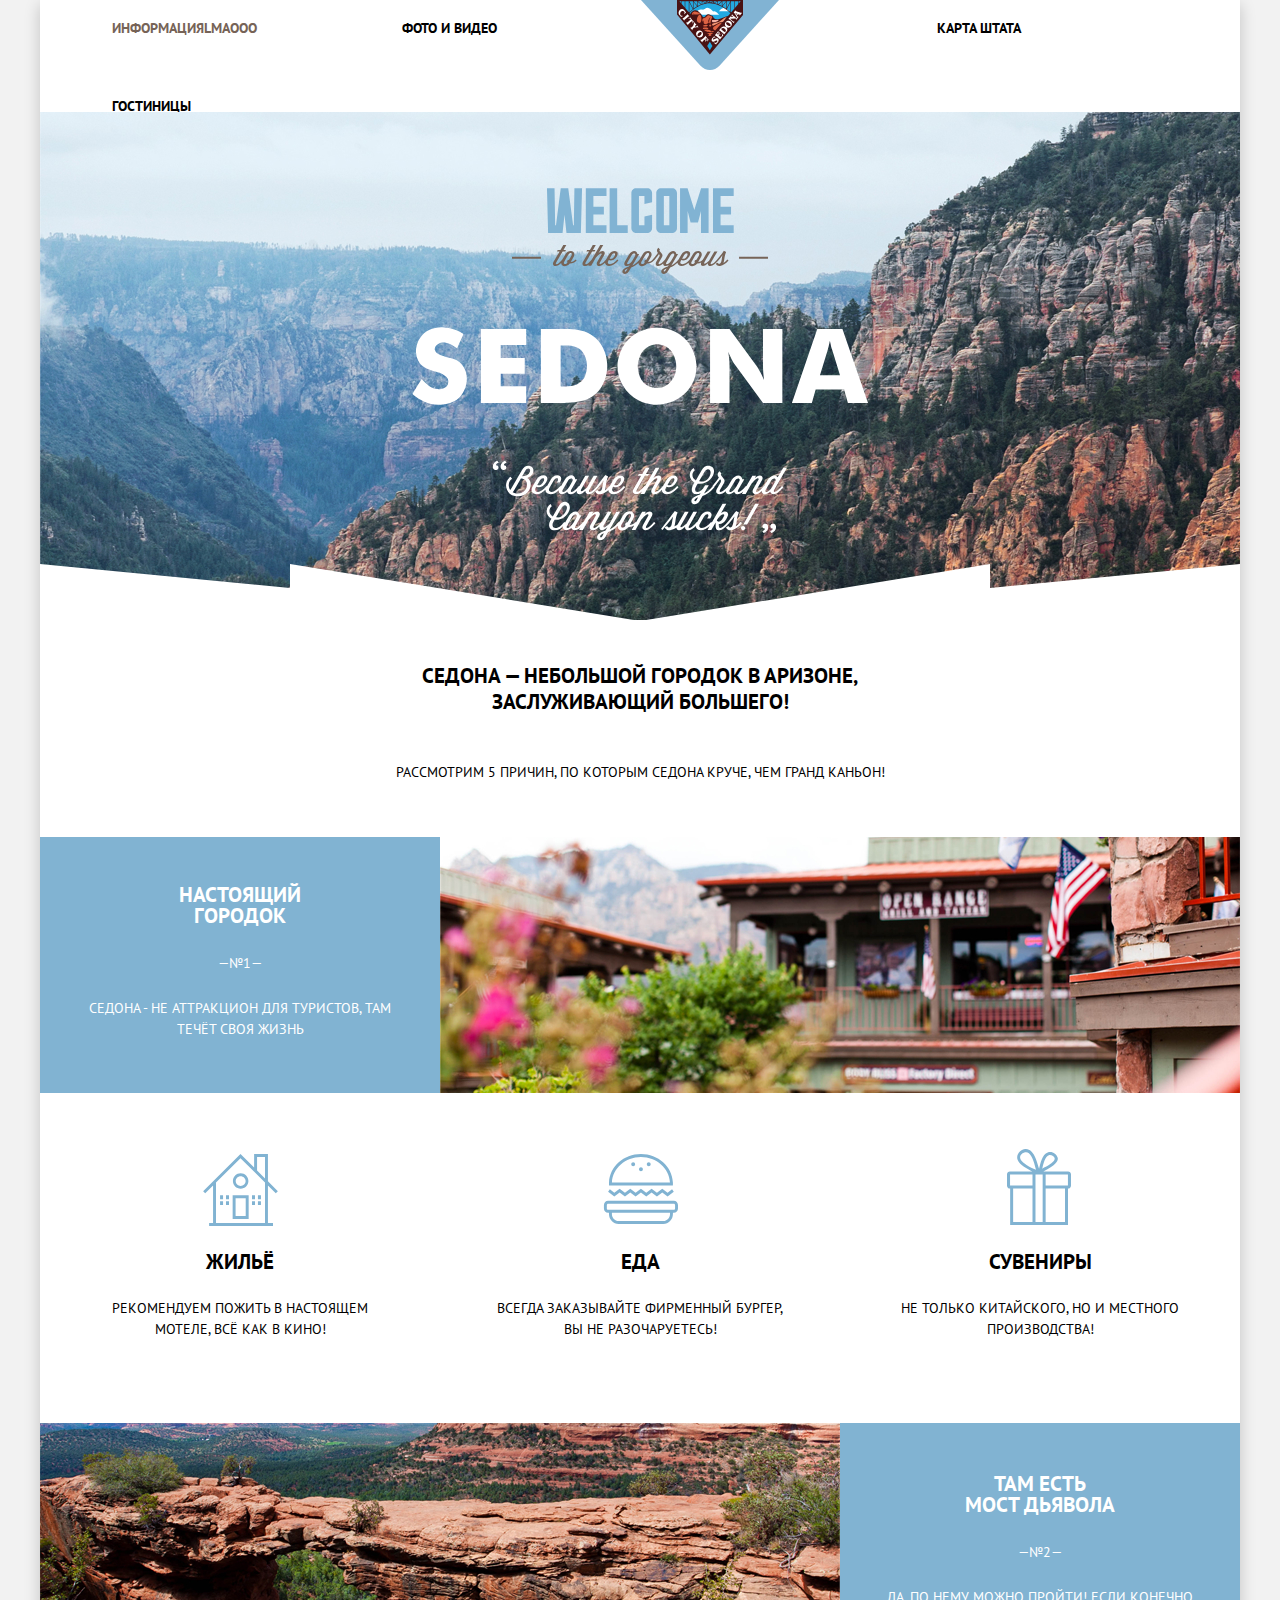
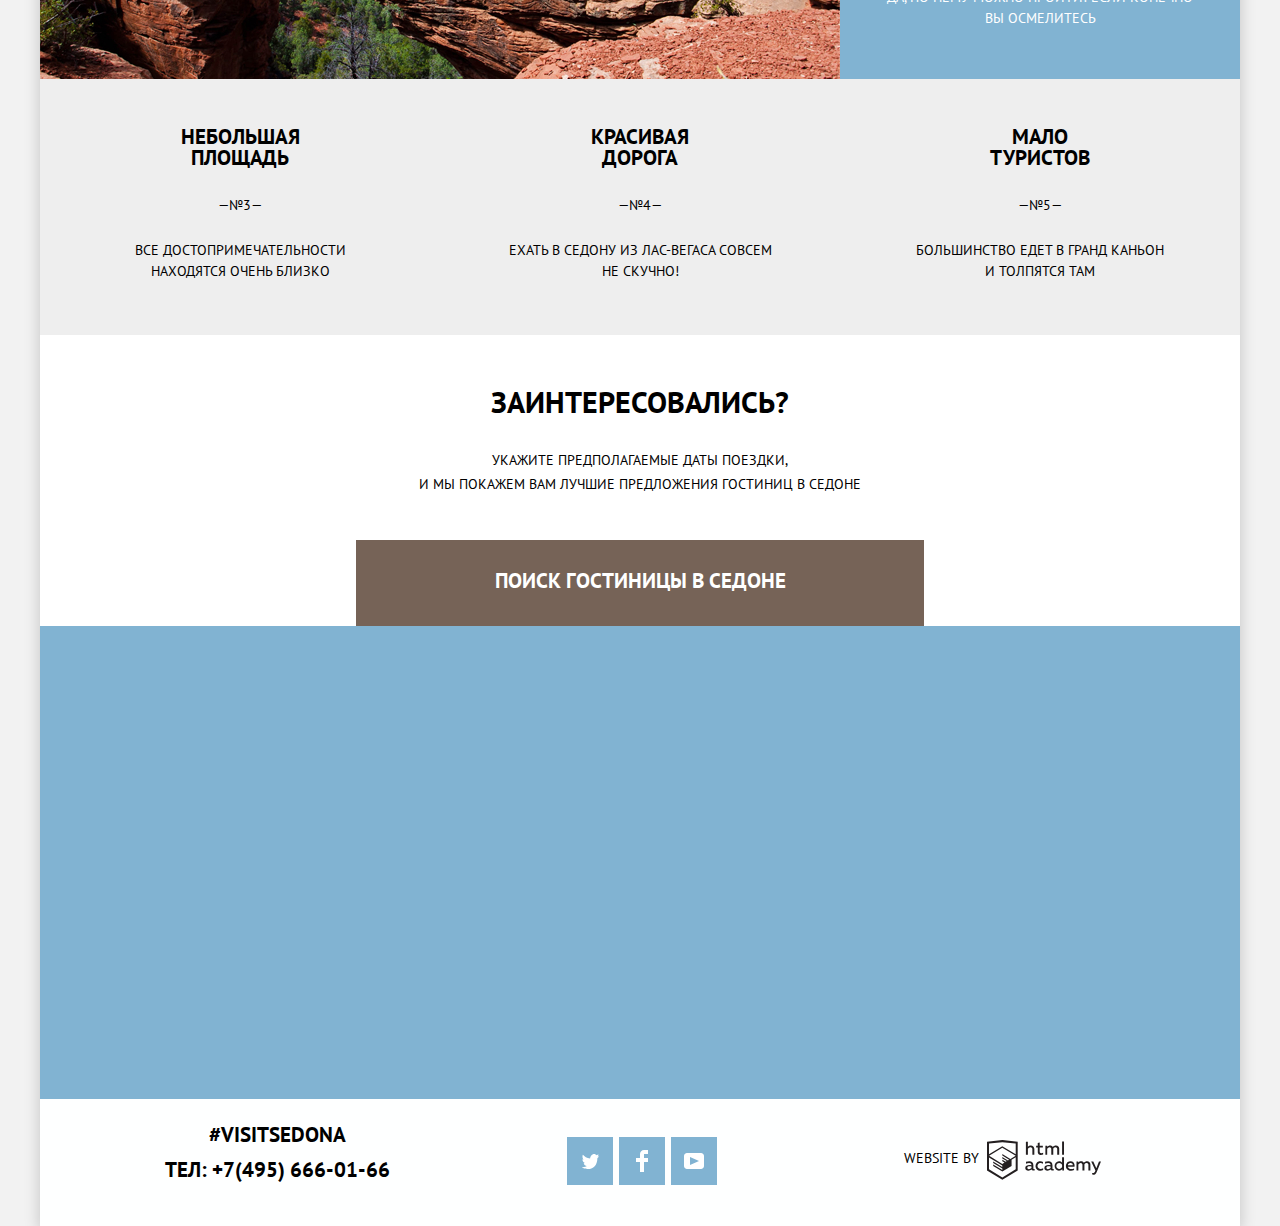
==== commit e001fe5e: "just exp" ====
--- a/index.html
+++ b/index.html
@@ -12,7 +12,7 @@
   <header class="main-header">
     <nav class="main-navigation">
       <ul class="site-navigation list">
-        <li class="site-navigation-item"><a class="site-navigation-item-path active" href="">Информация</a></li>
+        <li class="site-navigation-item"><a class="site-navigation-item-path active" href="">Информацияlmaooo</a></li>
         <li class="site-navigation-item"><a class="site-navigation-item-path" href="">Фото и видео</a></li>
         <li class="site-navigation-item">
           <a href="#" class="main-header-logo">
